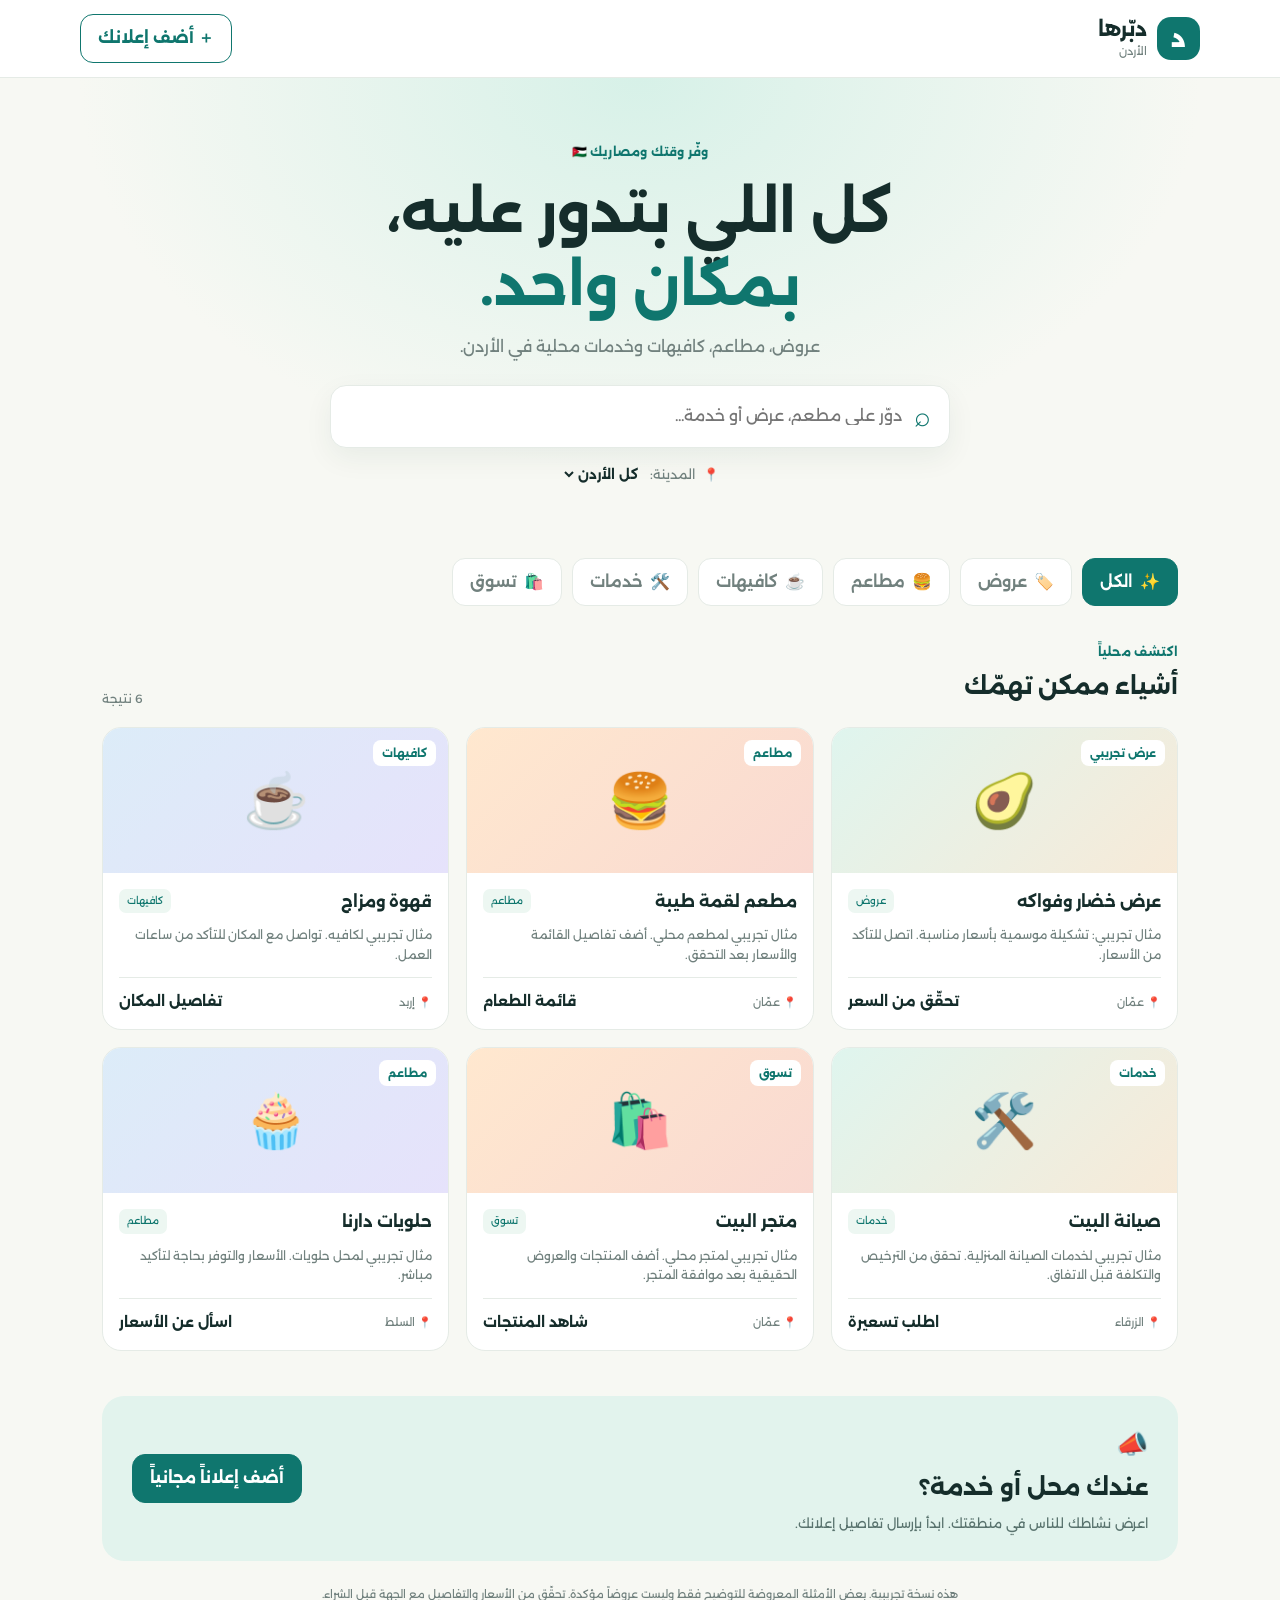
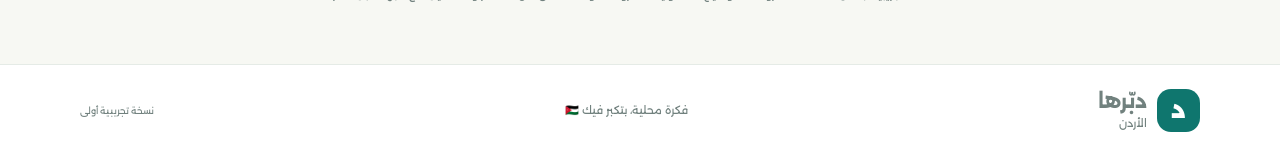
==== index.html @ 7e892cd2 "Add files via upload" ====
<!doctype html>
<html lang="ar" dir="rtl">
<head>
  <meta charset="utf-8">
  <meta name="viewport" content="width=device-width, initial-scale=1">
  <meta name="theme-color" content="#0f766e">
  <title>دبّرها الأردن | عروض وخدمات قريبة منك</title>
  <link rel="manifest" href="manifest.json">
  <link rel="stylesheet" href="styles.css">
</head>
<body>
<header class="topbar">
  <div class="brand"><span class="brand-mark">د</span><div><strong>دبّرها</strong><small>الأردن</small></div></div>
  <button id="addBtn" class="outline-btn" type="button">＋ أضف إعلانك</button>
</header>
<section class="hero">
  <span class="eyebrow">وفّر وقتك ومصاريك 🇯🇴</span>
  <h1>كل اللي بتدور عليه،<br><em>بمكان واحد.</em></h1>
  <p>عروض، مطاعم، كافيهات وخدمات محلية في الأردن.</p>
  <label class="searchbox"><span>⌕</span><input id="searchInput" type="search" placeholder="دوّر على مطعم، عرض أو خدمة..." aria-label="ابحث عن عروض وخدمات"></label>
  <div class="location-row"><span>📍</span><label for="citySelect">المدينة:</label><select id="citySelect"><option value="الكل">كل الأردن</option><option>عمّان</option><option>إربد</option><option>الزرقاء</option><option>العقبة</option><option>السلط</option><option>مادبا</option><option>جرش</option><option>الكرك</option></select></div>
</section>
<main class="container">
  <nav class="categories" aria-label="تصنيفات">
    <button class="category active" data-category="الكل"><span>✨</span>الكل</button>
    <button class="category" data-category="عروض"><span>🏷️</span>عروض</button>
    <button class="category" data-category="مطاعم"><span>🍔</span>مطاعم</button>
    <button class="category" data-category="كافيهات"><span>☕</span>كافيهات</button>
    <button class="category" data-category="خدمات"><span>🛠️</span>خدمات</button>
    <button class="category" data-category="تسوق"><span>🛍️</span>تسوق</button>
  </nav>
  <div class="section-heading"><div><span class="eyebrow">اكتشف محلياً</span><h2>أشياء ممكن تهمّك</h2></div><span id="resultsCount" class="count"></span></div>
  <div id="cards" class="cards" aria-live="polite"></div>
  <div id="emptyState" class="empty hidden"><span>🔎</span><h3>ما لقينا نتائج</h3><p>جرّب كلمة ثانية أو غيّر المدينة والتصنيف.</p></div>
  <section class="business-cta"><div><span class="cta-icon">📣</span><h2>عندك محل أو خدمة؟</h2><p>اعرض نشاطك للناس في منطقتك. ابدأ بإرسال تفاصيل إعلانك.</p></div><button id="ctaAddBtn" class="primary-btn" type="button">أضف إعلاناً مجانياً</button></section>
  <p class="disclaimer">هذه نسخة تجريبية. بعض الأمثلة المعروضة للتوضيح فقط وليست عروضاً مؤكدة. تحقّق من الأسعار والتفاصيل مع الجهة قبل الشراء.</p>
</main>
<footer><div class="brand"><span class="brand-mark">د</span><div><strong>دبّرها</strong><small>الأردن</small></div></div><span>فكرة محلية، بتكبر فيك 🇯🇴</span><small>نسخة تجريبية أولى</small></footer>

<dialog id="listingDialog">
  <form id="listingForm" method="dialog">
    <div class="dialog-head"><div><span class="eyebrow">خلّي الناس تلاقيك</span><h2>طلب إضافة إعلان</h2></div><button class="close-btn" type="button" id="closeDialog" aria-label="إغلاق">×</button></div>
    <p class="form-note">عبّي التفاصيل. رح يجهّز الموقع رسالة تقدر تبعتها إلنا أو تحفظها للتواصل لاحقاً.</p>
    <label>اسم المحل أو الخدمة<input name="name" required maxlength="80" placeholder="مثلاً: مخبز الحارة"></label>
    <div class="form-grid"><label>نوع النشاط<select name="category" required><option value="عروض">عروض</option><option>مطاعم</option><option>كافيهات</option><option>خدمات</option><option>تسوق</option></select></label>
    <label>المدينة<select name="city" required><option>عمّان</option><option>إربد</option><option>الزرقاء</option><option>العقبة</option><option>السلط</option><option>مادبا</option><option>جرش</option><option>الكرك</option></select></label></div>
    <label>وصف مختصر<input name="description" required maxlength="160" placeholder="شو بتقدّم؟"></label>
    <label>رقم واتساب أو هاتف (اختياري)<input name="phone" inputmode="tel" placeholder="07xxxxxxxx"></label>
    <div class="dialog-actions"><button class="primary-btn" type="submit">جهّز رسالة الطلب</button><button class="outline-btn" type="button" id="cancelDialog">إلغاء</button></div>
    <p id="formStatus" class="form-status" role="status"></p>
  </form>
</dialog>
<script src="app.js"></script>
</body>
</html>
---- styles.css ----
@import url('https://fonts.googleapis.com/css2?family=Alexandria:wght@400;500;600;700;800&display=swap');
:root{--ink:#152d2b;--muted:#71817e;--green:#0f766e;--green-dark:#115e59;--mint:#dff5ee;--cream:#f7f8f3;--line:#e5ebe6;--orange:#f4a261;--white:#fff}
*{box-sizing:border-box}body{margin:0;background:var(--cream);color:var(--ink);font-family:'Alexandria',Tahoma,Arial,sans-serif;line-height:1.65}button,input,select{font:inherit}button{cursor:pointer}.topbar{height:78px;padding:0 max(22px,calc((100% - 1120px)/2));display:flex;align-items:center;justify-content:space-between;background:#fff;border-bottom:1px solid var(--line)}.brand{display:flex;align-items:center;gap:10px}.brand-mark{display:grid;place-items:center;width:43px;height:43px;background:var(--green);color:#fff;border-radius:14px;font-size:24px;font-weight:800}.brand strong{display:block;font-size:20px;line-height:1.3}.brand small{display:block;color:var(--muted);font-size:11px}.outline-btn,.primary-btn{border-radius:13px;padding:10px 17px;font-weight:700;border:1px solid var(--green);background:white;color:var(--green)}.primary-btn{background:var(--green);color:white;border-color:var(--green)}.primary-btn:hover{background:var(--green-dark)}.hero{padding:60px 22px 40px;text-align:center;background:radial-gradient(ellipse at 50% 0,#d7f1e8 0,transparent 62%),var(--cream)}.eyebrow{color:var(--green);font-size:12px;font-weight:700;letter-spacing:.2px}.hero h1{font-size:clamp(34px,5vw,56px);line-height:1.3;margin:12px 0}.hero h1 em{font-style:normal;color:var(--green)}.hero p{color:var(--muted);margin:0 0 25px}.searchbox{max-width:620px;margin:auto;display:flex;align-items:center;gap:12px;background:#fff;border:1px solid var(--line);border-radius:16px;padding:7px 18px;box-shadow:0 10px 28px #163b3210}.searchbox span{font-size:28px;color:var(--green)}.searchbox input{border:0;outline:0;width:100%;padding:9px 0;background:transparent}.location-row{display:flex;justify-content:center;align-items:center;gap:8px;margin-top:16px;color:var(--muted);font-size:13px}.location-row select{border:0;background:transparent;color:var(--ink);font-weight:700;outline:0}.container{max-width:1120px;margin:auto;padding:28px 22px 50px}.categories{display:flex;gap:10px;overflow-x:auto;padding:5px 0 24px}.category{white-space:nowrap;border:1px solid var(--line);background:#fff;border-radius:13px;padding:10px 17px;color:var(--muted);font-weight:600}.category span{margin-left:7px}.category.active{background:var(--green);border-color:var(--green);color:#fff}.section-heading{display:flex;justify-content:space-between;align-items:end;margin:8px 0 18px}.section-heading h2,.business-cta h2{margin:3px 0;font-size:23px}.count{font-size:12px;color:var(--muted)}.cards{display:grid;grid-template-columns:repeat(3,minmax(0,1fr));gap:17px}.card{background:#fff;border:1px solid var(--line);border-radius:19px;overflow:hidden;transition:transform .2s,box-shadow .2s}.card:hover{transform:translateY(-3px);box-shadow:0 14px 30px #183d3210}.card-art{height:145px;display:grid;place-items:center;font-size:53px;position:relative;background:linear-gradient(135deg,#dff5ee,#f7ead8)}.card-art.orange{background:linear-gradient(135deg,#ffe8cf,#f9d9d1)}.card-art.blue{background:linear-gradient(135deg,#dcecf8,#e6e2fb)}.badge{position:absolute;top:12px;right:12px;background:#fff;border-radius:8px;padding:4px 9px;font-size:11px;font-weight:700;color:var(--green)}.card-body{padding:16px}.card-top{display:flex;justify-content:space-between;gap:8px;align-items:start}.card h3{margin:0;font-size:16px}.tag{font-size:10px;background:#edf7f2;color:var(--green);padding:4px 8px;border-radius:7px;white-space:nowrap}.card p{color:var(--muted);font-size:12px;min-height:42px;margin:10px 0}.card-meta{display:flex;justify-content:space-between;align-items:center;border-top:1px solid var(--line);padding-top:12px;font-size:11px;color:var(--muted)}.card-meta strong{font-size:14px;color:var(--ink)}.card-link{border:0;background:transparent;color:var(--green);font-weight:700;padding:0}.empty{text-align:center;padding:55px 15px;color:var(--muted)}.empty>span{font-size:38px}.empty h3{color:var(--ink);margin:8px}.hidden{display:none!important}.business-cta{margin-top:45px;background:#e2f3ed;border-radius:22px;padding:27px 30px;display:flex;justify-content:space-between;align-items:center;gap:20px}.business-cta p{color:#59736e;font-size:13px;margin:6px 0 0}.cta-icon{font-size:26px}.disclaimer{font-size:11px;color:var(--muted);text-align:center;margin-top:24px}footer{border-top:1px solid var(--line);background:#fff;padding:23px max(22px,calc((100% - 1120px)/2));display:flex;justify-content:space-between;align-items:center;gap:16px;color:var(--muted);font-size:11px}dialog{border:0;border-radius:22px;padding:0;width:min(520px,calc(100% - 28px));box-shadow:0 25px 80px #102b2640}dialog::backdrop{background:#102b2670;backdrop-filter:blur(3px)}#listingForm{padding:25px}.dialog-head{display:flex;align-items:start;justify-content:space-between}.dialog-head h2{margin:4px 0;font-size:22px}.close-btn{border:0;background:#f0f4f1;border-radius:10px;width:36px;height:36px;font-size:24px}.form-note{font-size:12px;color:var(--muted)}#listingForm label{display:block;font-size:12px;font-weight:700;margin-top:14px}#listingForm input,#listingForm select{display:block;width:100%;margin-top:6px;border:1px solid var(--line);border-radius:11px;padding:11px;background:#fff;outline-color:var(--green)}.form-grid{display:grid;grid-template-columns:1fr 1fr;gap:12px}.dialog-actions{display:flex;gap:10px;margin-top:22px}.form-status{font-size:12px;color:var(--green);white-space:pre-wrap}.form-status a{color:var(--green)}@media(max-width:760px){.cards{grid-template-columns:repeat(2,minmax(0,1fr))}.hero{padding-top:42px}.business-cta{align-items:flex-start;flex-direction:column}footer{flex-wrap:wrap}}@media(max-width:480px){.cards{grid-template-columns:1fr}.card-art{height:125px}.topbar{height:68px}.brand strong{font-size:17px}.topbar .outline-btn{font-size:11px;padding:8px 10px}.hero h1{font-size:35px}.container{padding-inline:16px}.categories{margin-inline:-4px}.section-heading h2{font-size:20px}.form-grid{grid-template-columns:1fr}}
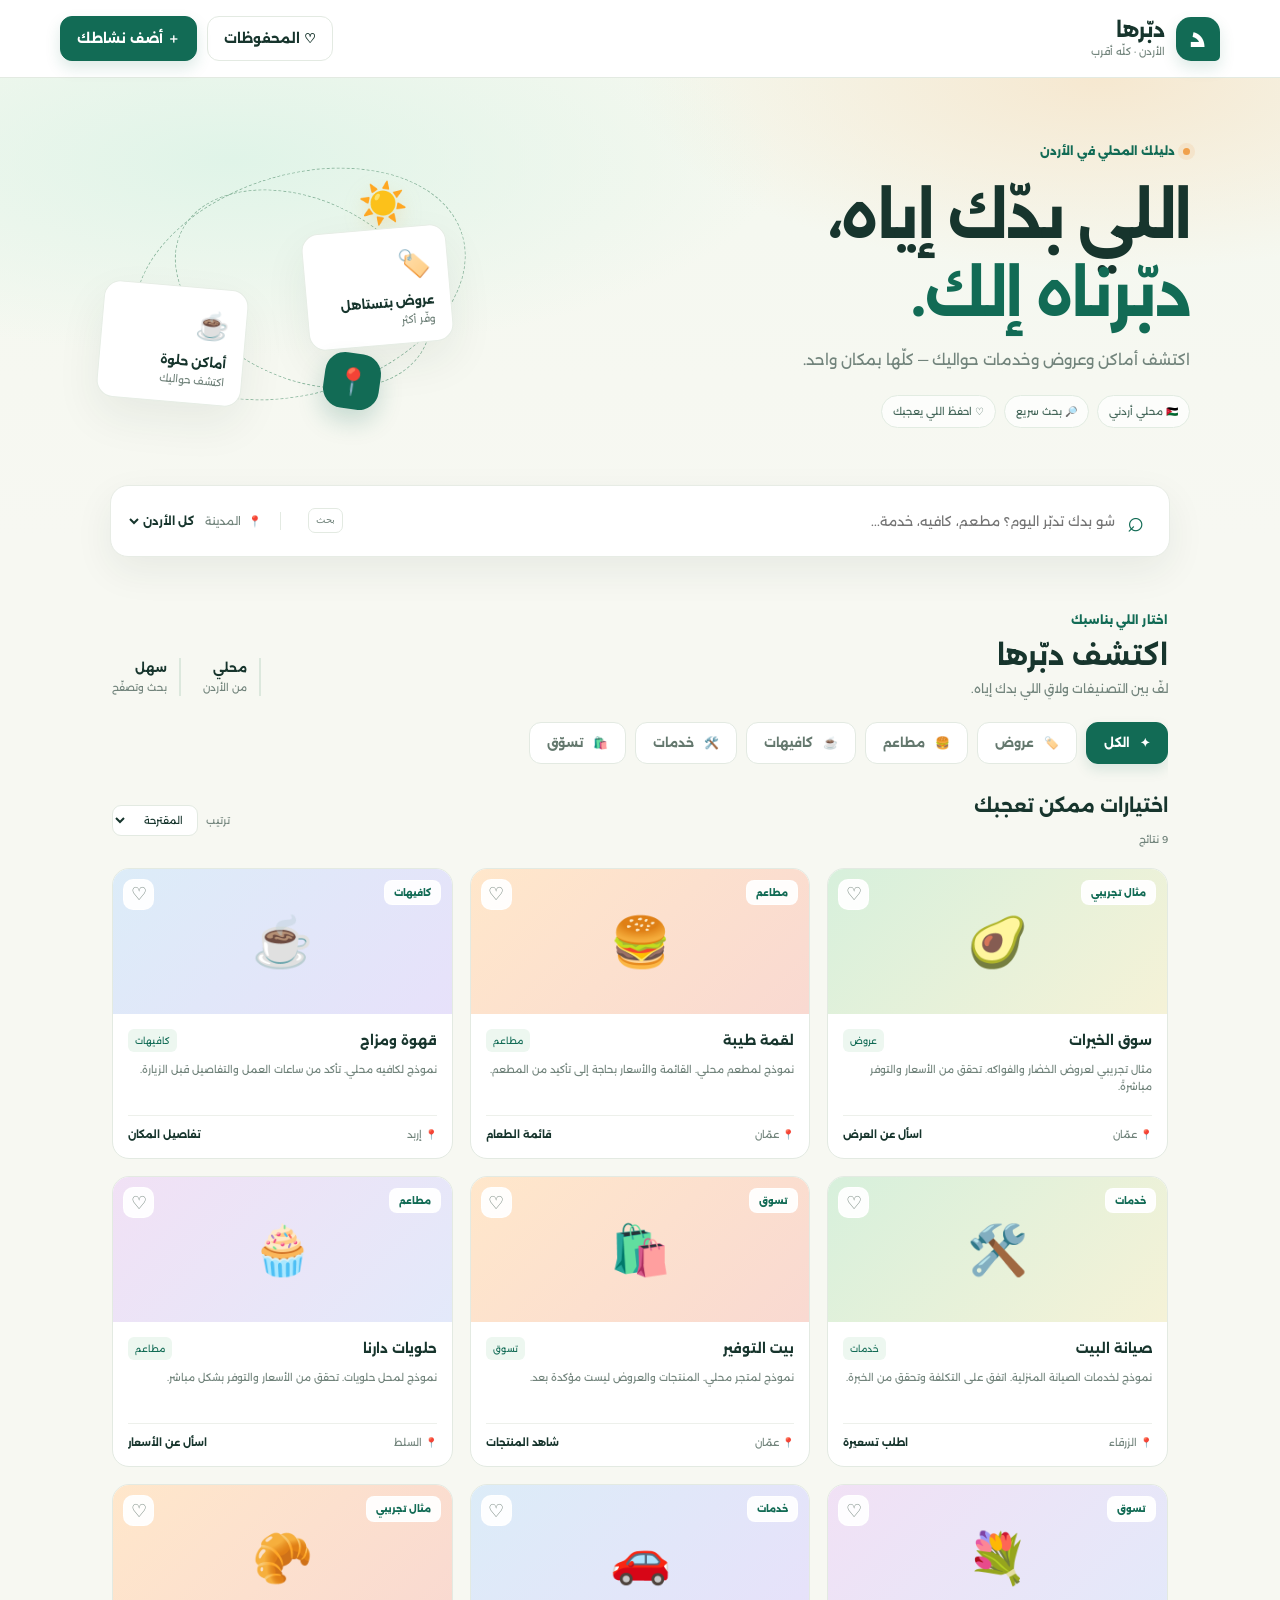
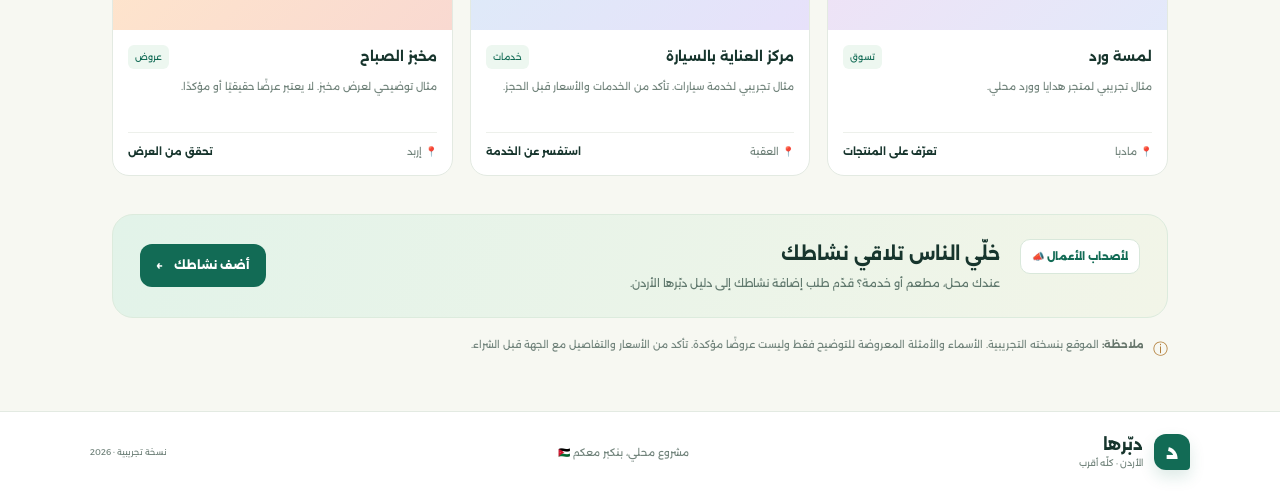
==== commit 327d3047: "Add files via upload" ====
--- a/index.html
+++ b/index.html
@@ -3,53 +3,46 @@
 <head>
   <meta charset="utf-8">
   <meta name="viewport" content="width=device-width, initial-scale=1">
-  <meta name="theme-color" content="#0f766e">
-  <title>دبّرها الأردن | عروض وخدمات قريبة منك</title>
+  <meta name="theme-color" content="#126b55">
+  <meta name="description" content="دبّرها الأردن — اكتشف عروض ومحلات وخدمات محلية في الأردن.">
+  <title>دبّرها الأردن | وفرها ودوّرها محلي</title>
   <link rel="manifest" href="manifest.json">
   <link rel="stylesheet" href="styles.css">
 </head>
 <body>
 <header class="topbar">
-  <div class="brand"><span class="brand-mark">د</span><div><strong>دبّرها</strong><small>الأردن</small></div></div>
-  <button id="addBtn" class="outline-btn" type="button">＋ أضف إعلانك</button>
+  <a class="brand" href="#top" aria-label="دبّرها الأردن - الرئيسية"><span class="brand-mark">د</span><span><strong>دبّرها</strong><small>الأردن · كلّه أقرب</small></span></a>
+  <nav class="top-actions" aria-label="التنقل"><button id="favoritesToggle" class="ghost-btn" type="button" aria-pressed="false">♡ <span>المحفوظات</span></button><button id="addBtn" class="primary-btn" type="button">＋ أضف نشاطك</button></nav>
 </header>
-<section class="hero">
-  <span class="eyebrow">وفّر وقتك ومصاريك 🇯🇴</span>
-  <h1>كل اللي بتدور عليه،<br><em>بمكان واحد.</em></h1>
-  <p>عروض، مطاعم، كافيهات وخدمات محلية في الأردن.</p>
-  <label class="searchbox"><span>⌕</span><input id="searchInput" type="search" placeholder="دوّر على مطعم، عرض أو خدمة..." aria-label="ابحث عن عروض وخدمات"></label>
-  <div class="location-row"><span>📍</span><label for="citySelect">المدينة:</label><select id="citySelect"><option value="الكل">كل الأردن</option><option>عمّان</option><option>إربد</option><option>الزرقاء</option><option>العقبة</option><option>السلط</option><option>مادبا</option><option>جرش</option><option>الكرك</option></select></div>
-</section>
-<main class="container">
-  <nav class="categories" aria-label="تصنيفات">
-    <button class="category active" data-category="الكل"><span>✨</span>الكل</button>
-    <button class="category" data-category="عروض"><span>🏷️</span>عروض</button>
-    <button class="category" data-category="مطاعم"><span>🍔</span>مطاعم</button>
-    <button class="category" data-category="كافيهات"><span>☕</span>كافيهات</button>
-    <button class="category" data-category="خدمات"><span>🛠️</span>خدمات</button>
-    <button class="category" data-category="تسوق"><span>🛍️</span>تسوق</button>
-  </nav>
-  <div class="section-heading"><div><span class="eyebrow">اكتشف محلياً</span><h2>أشياء ممكن تهمّك</h2></div><span id="resultsCount" class="count"></span></div>
-  <div id="cards" class="cards" aria-live="polite"></div>
-  <div id="emptyState" class="empty hidden"><span>🔎</span><h3>ما لقينا نتائج</h3><p>جرّب كلمة ثانية أو غيّر المدينة والتصنيف.</p></div>
-  <section class="business-cta"><div><span class="cta-icon">📣</span><h2>عندك محل أو خدمة؟</h2><p>اعرض نشاطك للناس في منطقتك. ابدأ بإرسال تفاصيل إعلانك.</p></div><button id="ctaAddBtn" class="primary-btn" type="button">أضف إعلاناً مجانياً</button></section>
-  <p class="disclaimer">هذه نسخة تجريبية. بعض الأمثلة المعروضة للتوضيح فقط وليست عروضاً مؤكدة. تحقّق من الأسعار والتفاصيل مع الجهة قبل الشراء.</p>
+<main id="top">
+  <section class="hero">
+    <div class="hero-inner">
+      <div class="hero-copy"><span class="eyebrow"><span class="pulse"></span> دليلك المحلي في الأردن</span><h1>اللي بدّك إياه،<br><span>دبّرناه إلك.</span></h1><p>اكتشف أماكن وعروض وخدمات حواليك — كلّها بمكان واحد.</p><div class="hero-pills"><span>🇯🇴 محلي أردني</span><span>🔎 بحث سريع</span><span>♡ احفظ اللي يعجبك</span></div></div>
+      <div class="hero-art" aria-hidden="true"><div class="art-orbit orbit-one"></div><div class="art-orbit orbit-two"></div><div class="art-sun">☀️</div><div class="art-card card-a"><span>🏷️</span><b>عروض بتستاهل</b><small>وفّر أكثر</small></div><div class="art-card card-b"><span>☕</span><b>أماكن حلوة</b><small>اكتشف حواليك</small></div><div class="art-pin">📍</div></div>
+    </div>
+    <div class="search-panel"><label class="searchbox"><span class="search-icon">⌕</span><input id="searchInput" type="search" placeholder="شو بدك تدبّر اليوم؟ مطعم، كافيه، خدمة..." aria-label="ابحث عن عروض وخدمات"><kbd>بحث</kbd></label><div class="location-row"><span>📍</span><label for="citySelect">المدينة</label><select id="citySelect"><option value="الكل">كل الأردن</option><option>عمّان</option><option>إربد</option><option>الزرقاء</option><option>العقبة</option><option>السلط</option><option>مادبا</option><option>جرش</option><option>الكرك</option></select></div>
+    </div>
+  </section>
+  <section class="container discover">
+    <div class="intro-row"><div><span class="eyebrow">اختار اللي بناسبك</span><h2>اكتشف دبّرها</h2><p>لفّ بين التصنيفات ولاقِ اللي بدك إياه.</p></div><div class="mini-stats"><div><strong>محلي</strong><span>من الأردن</span></div><div><strong>سهل</strong><span>بحث وتصفّح</span></div></div></div>
+    <nav class="categories" aria-label="التصنيفات"><button class="category active" data-category="الكل"><span>✦</span> الكل</button><button class="category" data-category="عروض"><span>🏷️</span> عروض</button><button class="category" data-category="مطاعم"><span>🍔</span> مطاعم</button><button class="category" data-category="كافيهات"><span>☕</span> كافيهات</button><button class="category" data-category="خدمات"><span>🛠️</span> خدمات</button><button class="category" data-category="تسوق"><span>🛍️</span> تسوّق</button></nav>
+    <div class="section-heading"><div><h2 id="listHeading">اختيارات ممكن تعجبك</h2><span id="resultsCount" class="count"></span></div><label class="sort-label">ترتيب <select id="sortSelect"><option value="recommended">المقترحة</option><option value="name">الاسم أ-ي</option></select></label></div>
+    <div id="cards" class="cards" aria-live="polite"></div>
+    <div id="emptyState" class="empty hidden"><span>🔎</span><h3>ما لقينا نتائج</h3><p>جرّب كلمة ثانية أو غيّر المدينة والتصنيف.</p><button id="resetFilters" class="outline-btn" type="button">عرض كل النتائج</button></div>
+    <section class="business-cta"><div class="cta-badge">لأصحاب الأعمال 📣</div><div class="cta-copy"><h2>خلّي الناس تلاقي نشاطك</h2><p>عندك محل، مطعم أو خدمة؟ قدّم طلب إضافة نشاطك إلى دليل دبّرها الأردن.</p></div><button id="ctaAddBtn" class="cta-button" type="button">أضف نشاطك <span>←</span></button></section>
+    <div class="trust-note"><span>ⓘ</span><p><strong>ملاحظة:</strong> الموقع بنسخته التجريبية. الأسماء والأمثلة المعروضة للتوضيح فقط وليست عروضًا مؤكدة. تأكد من الأسعار والتفاصيل مع الجهة قبل الشراء.</p></div>
+  </section>
 </main>
-<footer><div class="brand"><span class="brand-mark">د</span><div><strong>دبّرها</strong><small>الأردن</small></div></div><span>فكرة محلية، بتكبر فيك 🇯🇴</span><small>نسخة تجريبية أولى</small></footer>
-
-<dialog id="listingDialog">
-  <form id="listingForm" method="dialog">
-    <div class="dialog-head"><div><span class="eyebrow">خلّي الناس تلاقيك</span><h2>طلب إضافة إعلان</h2></div><button class="close-btn" type="button" id="closeDialog" aria-label="إغلاق">×</button></div>
-    <p class="form-note">عبّي التفاصيل. رح يجهّز الموقع رسالة تقدر تبعتها إلنا أو تحفظها للتواصل لاحقاً.</p>
-    <label>اسم المحل أو الخدمة<input name="name" required maxlength="80" placeholder="مثلاً: مخبز الحارة"></label>
-    <div class="form-grid"><label>نوع النشاط<select name="category" required><option value="عروض">عروض</option><option>مطاعم</option><option>كافيهات</option><option>خدمات</option><option>تسوق</option></select></label>
-    <label>المدينة<select name="city" required><option>عمّان</option><option>إربد</option><option>الزرقاء</option><option>العقبة</option><option>السلط</option><option>مادبا</option><option>جرش</option><option>الكرك</option></select></label></div>
-    <label>وصف مختصر<input name="description" required maxlength="160" placeholder="شو بتقدّم؟"></label>
-    <label>رقم واتساب أو هاتف (اختياري)<input name="phone" inputmode="tel" placeholder="07xxxxxxxx"></label>
-    <div class="dialog-actions"><button class="primary-btn" type="submit">جهّز رسالة الطلب</button><button class="outline-btn" type="button" id="cancelDialog">إلغاء</button></div>
-    <p id="formStatus" class="form-status" role="status"></p>
-  </form>
-</dialog>
+<footer><a class="brand footer-brand" href="#top"><span class="brand-mark">د</span><span><strong>دبّرها</strong><small>الأردن · كلّه أقرب</small></span></a><p>مشروع محلي، بنكبر معكم 🇯🇴</p><small>نسخة تجريبية · 2026</small></footer>
+<div id="toast" class="toast" role="status" aria-live="polite"></div>
+<dialog id="listingDialog"><form id="listingForm">
+  <div class="dialog-head"><div><span class="eyebrow">خلّي الناس تلاقيك</span><h2>طلب إضافة نشاط</h2></div><button class="close-btn" type="button" id="closeDialog" aria-label="إغلاق">×</button></div>
+  <p class="form-note">عبّي التفاصيل، ورح نجهّز لك نص الطلب لتنسخه وترسله. الطلب لا يُرسل تلقائيًا حاليًا.</p>
+  <label>اسم المحل أو الخدمة<input name="name" required maxlength="80" placeholder="مثلاً: مخبز الحارة"></label>
+  <div class="form-grid"><label>نوع النشاط<select name="category" required><option value="عروض">عروض</option><option>مطاعم</option><option>كافيهات</option><option>خدمات</option><option>تسوق</option></select></label><label>المدينة<select name="city" required><option>عمّان</option><option>إربد</option><option>الزرقاء</option><option>العقبة</option><option>السلط</option><option>مادبا</option><option>جرش</option><option>الكرك</option></select></label></div>
+  <label>وصف مختصر<input name="description" required maxlength="160" placeholder="شو بتقدّم؟"></label><label>رقم واتساب أو هاتف (اختياري)<input name="phone" inputmode="tel" placeholder="07xxxxxxxx"></label>
+  <div class="dialog-actions"><button class="primary-btn" type="submit">جهّز نص الطلب</button><button class="outline-btn" type="button" id="cancelDialog">إلغاء</button></div><div id="formStatus" class="form-status" role="status"></div><button id="copyRequest" class="outline-btn hidden" type="button">نسخ نص الطلب</button>
+</form></dialog>
 <script src="app.js"></script>
 </body>
 </html>
--- a/styles.css
+++ b/styles.css
@@ -1,3 +1,5 @@
 @import url('https://fonts.googleapis.com/css2?family=Alexandria:wght@400;500;600;700;800&display=swap');
-:root{--ink:#152d2b;--muted:#71817e;--green:#0f766e;--green-dark:#115e59;--mint:#dff5ee;--cream:#f7f8f3;--line:#e5ebe6;--orange:#f4a261;--white:#fff}
-*{box-sizing:border-box}body{margin:0;background:var(--cream);color:var(--ink);font-family:'Alexandria',Tahoma,Arial,sans-serif;line-height:1.65}button,input,select{font:inherit}button{cursor:pointer}.topbar{height:78px;padding:0 max(22px,calc((100% - 1120px)/2));display:flex;align-items:center;justify-content:space-between;background:#fff;border-bottom:1px solid var(--line)}.brand{display:flex;align-items:center;gap:10px}.brand-mark{display:grid;place-items:center;width:43px;height:43px;background:var(--green);color:#fff;border-radius:14px;font-size:24px;font-weight:800}.brand strong{display:block;font-size:20px;line-height:1.3}.brand small{display:block;color:var(--muted);font-size:11px}.outline-btn,.primary-btn{border-radius:13px;padding:10px 17px;font-weight:700;border:1px solid var(--green);background:white;color:var(--green)}.primary-btn{background:var(--green);color:white;border-color:var(--green)}.primary-btn:hover{background:var(--green-dark)}.hero{padding:60px 22px 40px;text-align:center;background:radial-gradient(ellipse at 50% 0,#d7f1e8 0,transparent 62%),var(--cream)}.eyebrow{color:var(--green);font-size:12px;font-weight:700;letter-spacing:.2px}.hero h1{font-size:clamp(34px,5vw,56px);line-height:1.3;margin:12px 0}.hero h1 em{font-style:normal;color:var(--green)}.hero p{color:var(--muted);margin:0 0 25px}.searchbox{max-width:620px;margin:auto;display:flex;align-items:center;gap:12px;background:#fff;border:1px solid var(--line);border-radius:16px;padding:7px 18px;box-shadow:0 10px 28px #163b3210}.searchbox span{font-size:28px;color:var(--green)}.searchbox input{border:0;outline:0;width:100%;padding:9px 0;background:transparent}.location-row{display:flex;justify-content:center;align-items:center;gap:8px;margin-top:16px;color:var(--muted);font-size:13px}.location-row select{border:0;background:transparent;color:var(--ink);font-weight:700;outline:0}.container{max-width:1120px;margin:auto;padding:28px 22px 50px}.categories{display:flex;gap:10px;overflow-x:auto;padding:5px 0 24px}.category{white-space:nowrap;border:1px solid var(--line);background:#fff;border-radius:13px;padding:10px 17px;color:var(--muted);font-weight:600}.category span{margin-left:7px}.category.active{background:var(--green);border-color:var(--green);color:#fff}.section-heading{display:flex;justify-content:space-between;align-items:end;margin:8px 0 18px}.section-heading h2,.business-cta h2{margin:3px 0;font-size:23px}.count{font-size:12px;color:var(--muted)}.cards{display:grid;grid-template-columns:repeat(3,minmax(0,1fr));gap:17px}.card{background:#fff;border:1px solid var(--line);border-radius:19px;overflow:hidden;transition:transform .2s,box-shadow .2s}.card:hover{transform:translateY(-3px);box-shadow:0 14px 30px #183d3210}.card-art{height:145px;display:grid;place-items:center;font-size:53px;position:relative;background:linear-gradient(135deg,#dff5ee,#f7ead8)}.card-art.orange{background:linear-gradient(135deg,#ffe8cf,#f9d9d1)}.card-art.blue{background:linear-gradient(135deg,#dcecf8,#e6e2fb)}.badge{position:absolute;top:12px;right:12px;background:#fff;border-radius:8px;padding:4px 9px;font-size:11px;font-weight:700;color:var(--green)}.card-body{padding:16px}.card-top{display:flex;justify-content:space-between;gap:8px;align-items:start}.card h3{margin:0;font-size:16px}.tag{font-size:10px;background:#edf7f2;color:var(--green);padding:4px 8px;border-radius:7px;white-space:nowrap}.card p{color:var(--muted);font-size:12px;min-height:42px;margin:10px 0}.card-meta{display:flex;justify-content:space-between;align-items:center;border-top:1px solid var(--line);padding-top:12px;font-size:11px;color:var(--muted)}.card-meta strong{font-size:14px;color:var(--ink)}.card-link{border:0;background:transparent;color:var(--green);font-weight:700;padding:0}.empty{text-align:center;padding:55px 15px;color:var(--muted)}.empty>span{font-size:38px}.empty h3{color:var(--ink);margin:8px}.hidden{display:none!important}.business-cta{margin-top:45px;background:#e2f3ed;border-radius:22px;padding:27px 30px;display:flex;justify-content:space-between;align-items:center;gap:20px}.business-cta p{color:#59736e;font-size:13px;margin:6px 0 0}.cta-icon{font-size:26px}.disclaimer{font-size:11px;color:var(--muted);text-align:center;margin-top:24px}footer{border-top:1px solid var(--line);background:#fff;padding:23px max(22px,calc((100% - 1120px)/2));display:flex;justify-content:space-between;align-items:center;gap:16px;color:var(--muted);font-size:11px}dialog{border:0;border-radius:22px;padding:0;width:min(520px,calc(100% - 28px));box-shadow:0 25px 80px #102b2640}dialog::backdrop{background:#102b2670;backdrop-filter:blur(3px)}#listingForm{padding:25px}.dialog-head{display:flex;align-items:start;justify-content:space-between}.dialog-head h2{margin:4px 0;font-size:22px}.close-btn{border:0;background:#f0f4f1;border-radius:10px;width:36px;height:36px;font-size:24px}.form-note{font-size:12px;color:var(--muted)}#listingForm label{display:block;font-size:12px;font-weight:700;margin-top:14px}#listingForm input,#listingForm select{display:block;width:100%;margin-top:6px;border:1px solid var(--line);border-radius:11px;padding:11px;background:#fff;outline-color:var(--green)}.form-grid{display:grid;grid-template-columns:1fr 1fr;gap:12px}.dialog-actions{display:flex;gap:10px;margin-top:22px}.form-status{font-size:12px;color:var(--green);white-space:pre-wrap}.form-status a{color:var(--green)}@media(max-width:760px){.cards{grid-template-columns:repeat(2,minmax(0,1fr))}.hero{padding-top:42px}.business-cta{align-items:flex-start;flex-direction:column}footer{flex-wrap:wrap}}@media(max-width:480px){.cards{grid-template-columns:1fr}.card-art{height:125px}.topbar{height:68px}.brand strong{font-size:17px}.topbar .outline-btn{font-size:11px;padding:8px 10px}.hero h1{font-size:35px}.container{padding-inline:16px}.categories{margin-inline:-4px}.section-heading h2{font-size:20px}.form-grid{grid-template-columns:1fr}}
+:root{--ink:#17352d;--muted:#72847c;--green:#126b55;--green2:#0c4f40;--mint:#e5f5ec;--cream:#f7f8f2;--line:#e3eae2;--orange:#f2a65a;--white:#fff;--shadow:0 18px 45px #17352d12}
+*{box-sizing:border-box}html{scroll-behavior:smooth}body{margin:0;background:var(--cream);color:var(--ink);font-family:'Alexandria',Tahoma,Arial,sans-serif;line-height:1.7}button,input,select{font:inherit}button{cursor:pointer}button:focus-visible,input:focus-visible,select:focus-visible{outline:3px solid #8ed3b4;outline-offset:2px}.topbar{height:78px;padding:0 max(22px,calc((100% - 1160px)/2));display:flex;align-items:center;justify-content:space-between;background:#fff;border-bottom:1px solid var(--line);position:relative;z-index:2}.brand{display:flex;align-items:center;gap:11px;text-decoration:none;color:var(--ink)}.brand-mark{display:grid;place-items:center;width:44px;height:44px;background:var(--green);color:#fff;border-radius:15px 15px 5px 15px;font-size:25px;font-weight:800;box-shadow:0 7px 15px #126b5525}.brand strong{display:block;font-size:20px;line-height:1.25}.brand small{display:block;color:var(--muted);font-size:10px}.top-actions{display:flex;align-items:center;gap:10px}.primary-btn,.ghost-btn,.outline-btn{border-radius:12px;padding:10px 16px;font-weight:700;border:1px solid var(--green);background:white;color:var(--green);font-size:13px}.primary-btn{background:var(--green);color:white;box-shadow:0 7px 15px #126b5525}.primary-btn:hover,.cta-button:hover{background:var(--green2)}.ghost-btn{border-color:var(--line);color:var(--ink)}.ghost-btn[aria-pressed="true"]{background:#fff0ef;color:#b74b45;border-color:#f3d1ce}.hero{padding:43px 22px 0;background:radial-gradient(ellipse at 18% 18%,#e0f4e8 0,transparent 37%),radial-gradient(ellipse at 86% 0,#f6e8d0 0,transparent 30%),linear-gradient(180deg,#f4f8ef,#f7f8f2)}.hero-inner{max-width:1100px;margin:auto;display:flex;align-items:center;justify-content:space-between;gap:35px;min-height:320px}.hero-copy{padding:15px 0 35px;max-width:570px}.eyebrow{display:inline-flex;align-items:center;gap:8px;color:var(--green);font-size:11px;font-weight:800;letter-spacing:.1px}.pulse{width:7px;height:7px;border-radius:50%;background:#f0a04b;box-shadow:0 0 0 5px #f0a04b22}.hero h1{font-size:clamp(38px,5vw,61px);line-height:1.28;letter-spacing:-1.8px;margin:14px 0}.hero h1 span{color:var(--green)}.hero-copy>p{color:var(--muted);font-size:15px;margin:0}.hero-pills{display:flex;flex-wrap:wrap;gap:8px;margin-top:22px}.hero-pills span{font-size:10px;color:#45675a;background:#ffffffb8;border:1px solid #e2ece2;border-radius:100px;padding:7px 11px}.hero-art{position:relative;width:390px;height:285px;flex-shrink:0}.art-orbit{position:absolute;border:1px dashed #8fb9a1;border-radius:50%;transform:rotate(-17deg)}.orbit-one{width:340px;height:220px;top:25px;right:10px}.orbit-two{width:270px;height:180px;top:50px;right:42px;transform:rotate(25deg)}.art-sun{position:absolute;top:20px;right:72px;font-size:40px;filter:drop-shadow(0 8px 10px #e5b85a45)}.art-card{position:absolute;display:flex;flex-direction:column;min-width:145px;padding:14px 16px;background:#fff;border:1px solid #e6ede5;border-radius:17px;box-shadow:var(--shadow);transform:rotate(-5deg)}.art-card span{font-size:27px}.art-card b{font-size:12px;margin-top:4px}.art-card small{font-size:10px;color:var(--muted)}.card-a{top:80px;right:30px}.card-b{bottom:32px;left:10px;transform:rotate(5deg)}.art-pin{position:absolute;bottom:25px;right:100px;display:grid;place-items:center;background:var(--green);width:56px;height:56px;border-radius:20px;color:#fff;font-size:26px;box-shadow:0 12px 24px #126b5535;transform:rotate(8deg)}.search-panel{max-width:1060px;margin:0 auto;position:relative;top:22px;display:flex;align-items:center;gap:18px;padding:14px 16px;background:#fff;border:1px solid #e7ece5;border-radius:18px;box-shadow:0 14px 38px #17352d12}.searchbox{flex:1;display:flex;align-items:center;gap:12px;padding:0 9px}.search-icon{font-size:29px;color:var(--green);line-height:1}.searchbox input{width:100%;border:0;outline:0;background:transparent;padding:10px 0;font-size:13px;color:var(--ink)}.searchbox kbd{font-size:10px;color:var(--muted);border:1px solid var(--line);border-radius:7px;padding:3px 7px;white-space:nowrap}.location-row{display:flex;align-items:center;gap:7px;border-right:1px solid var(--line);padding-right:18px;color:var(--muted);font-size:11px;white-space:nowrap}.location-row select{max-width:130px;border:0;background:transparent;color:var(--ink);font-weight:700;outline:0}.container{max-width:1100px;margin:auto;padding:70px 22px 50px}.intro-row{display:flex;justify-content:space-between;align-items:end;gap:20px}.intro-row h2{font-size:27px;line-height:1.3;margin:6px 0}.intro-row p{font-size:12px;color:var(--muted);margin:0}.mini-stats{display:flex;gap:22px;padding-bottom:4px}.mini-stats div{display:flex;flex-direction:column;border-right:2px solid #dce8dd;padding-right:12px}.mini-stats strong{font-size:12px}.mini-stats span{font-size:10px;color:var(--muted)}.categories{display:flex;gap:9px;overflow-x:auto;padding:22px 0 27px;scrollbar-width:thin}.category{white-space:nowrap;border:1px solid var(--line);background:#fff;border-radius:12px;padding:10px 17px;color:#64786e;font-size:12px;font-weight:700;transition:.18s}.category span{margin-left:7px}.category:hover{border-color:#b7d4c1}.category.active{background:var(--green);border-color:var(--green);color:#fff;box-shadow:0 6px 13px #126b5520}.section-heading{display:flex;justify-content:space-between;align-items:center;margin:0 0 17px}.section-heading h2{font-size:18px;margin:0 0 2px}.count{font-size:10px;color:var(--muted)}.sort-label{display:flex;align-items:center;gap:8px;color:var(--muted);font-size:10px}.sort-label select{border:1px solid var(--line);background:#fff;border-radius:9px;padding:7px 10px;color:var(--ink);font-size:10px}.cards{display:grid;grid-template-columns:repeat(3,minmax(0,1fr));gap:17px}.card{background:#fff;border:1px solid var(--line);border-radius:17px;overflow:hidden;transition:transform .2s,box-shadow .2s}.card:hover{transform:translateY(-3px);box-shadow:var(--shadow)}.card-art{height:145px;display:grid;place-items:center;font-size:49px;position:relative;background:radial-gradient(circle at 25% 30%,#fff8 0 6%,transparent 7%),linear-gradient(135deg,#dff4e9,#f4ecd8)}.card-art.orange{background:linear-gradient(135deg,#ffe7cb,#f9d9d1)}.card-art.blue{background:linear-gradient(135deg,#dcecf8,#e7e1fa)}.card-art.purple{background:linear-gradient(135deg,#f1e1f5,#e3e9fa)}.card-art.green{background:linear-gradient(135deg,#d7f0dc,#f5f2d7)}.badge{position:absolute;top:11px;right:11px;background:#ffffffed;border:1px solid #ffffffb8;border-radius:8px;padding:4px 9px;font-size:9px;font-weight:800;color:var(--green)}.favorite-btn{position:absolute;top:10px;left:10px;display:grid;place-items:center;width:31px;height:31px;border:1px solid #ffffffb8;border-radius:10px;background:#ffffffed;color:#6f8178;font-size:18px;line-height:1}.favorite-btn.saved{color:#d45651;background:#fff0ef}.card-body{padding:15px}.card-top{display:flex;justify-content:space-between;gap:8px;align-items:start}.card h3{margin:0;font-size:13px}.tag{font-size:9px;background:#edf7f0;color:var(--green);padding:4px 7px;border-radius:6px;white-space:nowrap}.card p{color:var(--muted);font-size:10px;min-height:42px;margin:9px 0 12px}.card-meta{display:flex;justify-content:space-between;align-items:center;border-top:1px solid #edf0eb;padding-top:10px;font-size:10px;color:var(--muted);gap:8px}.card-meta strong{font-size:10px;color:var(--ink);font-weight:700}.empty{text-align:center;padding:50px 15px;color:var(--muted);background:#fff;border:1px dashed var(--line);border-radius:17px}.empty>span{font-size:35px}.empty h3{color:var(--ink);margin:8px}.empty p{font-size:12px}.hidden{display:none!important}.business-cta{margin-top:38px;display:flex;align-items:center;gap:20px;background:linear-gradient(110deg,#e2f3e9,#f2f5e8);border:1px solid #dcebdd;border-radius:21px;padding:24px 27px}.cta-badge{align-self:flex-start;white-space:nowrap;background:#fff;border:1px solid #d9e8db;border-radius:10px;padding:8px 11px;font-size:10px;font-weight:800;color:var(--green)}.cta-copy{flex:1}.business-cta h2{margin:0;font-size:18px}.business-cta p{color:#61796e;font-size:11px;margin:5px 0 0}.cta-button{border:0;border-radius:12px;padding:12px 16px;background:var(--green);color:#fff;font-size:11px;font-weight:800;white-space:nowrap}.cta-button span{margin-right:8px}.trust-note{display:flex;gap:9px;align-items:start;margin-top:18px;color:var(--muted)}.trust-note>span{color:#b17c36;font-size:15px}.trust-note p{font-size:10px;margin:0}.trust-note strong{color:#68776d}footer{border-top:1px solid var(--line);background:#fff;padding:22px max(22px,calc((100% - 1100px)/2));display:flex;justify-content:space-between;align-items:center;gap:16px;color:var(--muted);font-size:10px}.footer-brand .brand-mark{width:36px;height:36px;font-size:20px;border-radius:12px 12px 4px 12px}.footer-brand strong{font-size:16px}.footer-brand small{font-size:9px}footer p{margin:0}dialog{border:0;border-radius:21px;padding:0;width:min(510px,calc(100% - 26px));max-height:90vh;overflow:auto;box-shadow:0 25px 80px #102b2640}dialog::backdrop{background:#102b2675;backdrop-filter:blur(3px)}#listingForm{padding:24px}.dialog-head{display:flex;align-items:start;justify-content:space-between}.dialog-head h2{margin:4px 0;font-size:22px}.close-btn{border:0;background:#f0f4f1;border-radius:10px;width:36px;height:36px;font-size:24px;color:var(--ink)}.form-note{font-size:11px;color:var(--muted)}#listingForm label{display:block;font-size:11px;font-weight:700;margin-top:13px}#listingForm input,#listingForm select{display:block;width:100%;margin-top:6px;border:1px solid var(--line);border-radius:10px;padding:10px;background:#fff;outline-color:var(--green);font-size:12px}.form-grid{display:grid;grid-template-columns:1fr 1fr;gap:12px}.dialog-actions{display:flex;gap:10px;margin-top:20px}.form-status{font-size:11px;color:var(--green);white-space:pre-wrap;line-height:1.8;margin-top:12px}.toast{position:fixed;bottom:20px;left:50%;transform:translate(-50%,20px);background:#17352d;color:#fff;border-radius:12px;padding:11px 17px;font-size:12px;box-shadow:var(--shadow);opacity:0;pointer-events:none;transition:.25s;z-index:10;max-width:calc(100% - 30px);text-align:center}.toast.show{opacity:1;transform:translate(-50%,0)}
+@media(max-width:760px){.hero-inner{min-height:270px}.hero-art{width:300px;transform:scale(.86);transform-origin:center right;margin-left:-20px}.hero h1{font-size:44px}.hero-copy>p{font-size:12px}.cards{grid-template-columns:repeat(2,minmax(0,1fr))}.mini-stats{display:none}.business-cta{flex-wrap:wrap}.cta-badge{order:0}.cta-copy{min-width:65%;order:1}.cta-button{order:2;margin-right:auto}.search-panel{gap:8px}.location-row{padding-right:10px}.searchbox kbd{display:none}}
+@media(max-width:520px){.topbar{height:68px;padding:0 15px}.brand-mark{width:39px;height:39px;font-size:22px}.brand strong{font-size:17px}.top-actions{gap:6px}.top-actions button{padding:9px 10px;font-size:10px}.ghost-btn span{display:none}.hero{padding:25px 16px 0}.hero-inner{min-height:0;display:block}.hero-copy{padding:5px 0 20px}.hero h1{font-size:41px;letter-spacing:-1px}.hero-copy>p{max-width:330px}.hero-pills{margin-top:14px;gap:5px}.hero-pills span{font-size:9px;padding:6px 8px}.hero-art{display:none}.search-panel{top:0;transform:translateY(20px);display:block;padding:10px 13px}.searchbox{padding:0}.searchbox input{font-size:11px}.location-row{border-right:0;border-top:1px solid var(--line);padding:8px 2px 0;margin-top:5px}.container{padding:56px 15px 35px}.intro-row h2{font-size:23px}.intro-row p{font-size:10px}.categories{gap:7px;padding:18px 0 22px;margin-left:-2px}.category{padding:9px 12px;font-size:10px}.section-heading h2{font-size:15px}.sort-label{font-size:9px}.sort-label select{max-width:95px}.cards{grid-template-columns:1fr;gap:12px}.card{display:grid;grid-template-columns:112px minmax(0,1fr)}.card-art{height:100%;min-height:155px;font-size:35px}.badge{top:7px;right:6px;padding:3px 5px;font-size:8px}.favorite-btn{top:auto;bottom:8px;left:8px;width:28px;height:28px}.card-body{padding:12px}.card h3{font-size:12px}.card p{font-size:10px;min-height:0;margin:8px 0}.card-meta{font-size:9px;align-items:flex-start;flex-direction:column;gap:3px}.card-meta strong{font-size:9px}.business-cta{padding:18px;gap:12px}.cta-badge{font-size:9px}.cta-copy{min-width:100%}.business-cta h2{font-size:16px}.business-cta p{font-size:10px}.cta-button{margin-right:0}footer{padding:18px 15px;flex-wrap:wrap}footer p{order:3;width:100%}.form-grid{grid-template-columns:1fr}#listingForm{padding:20px}}
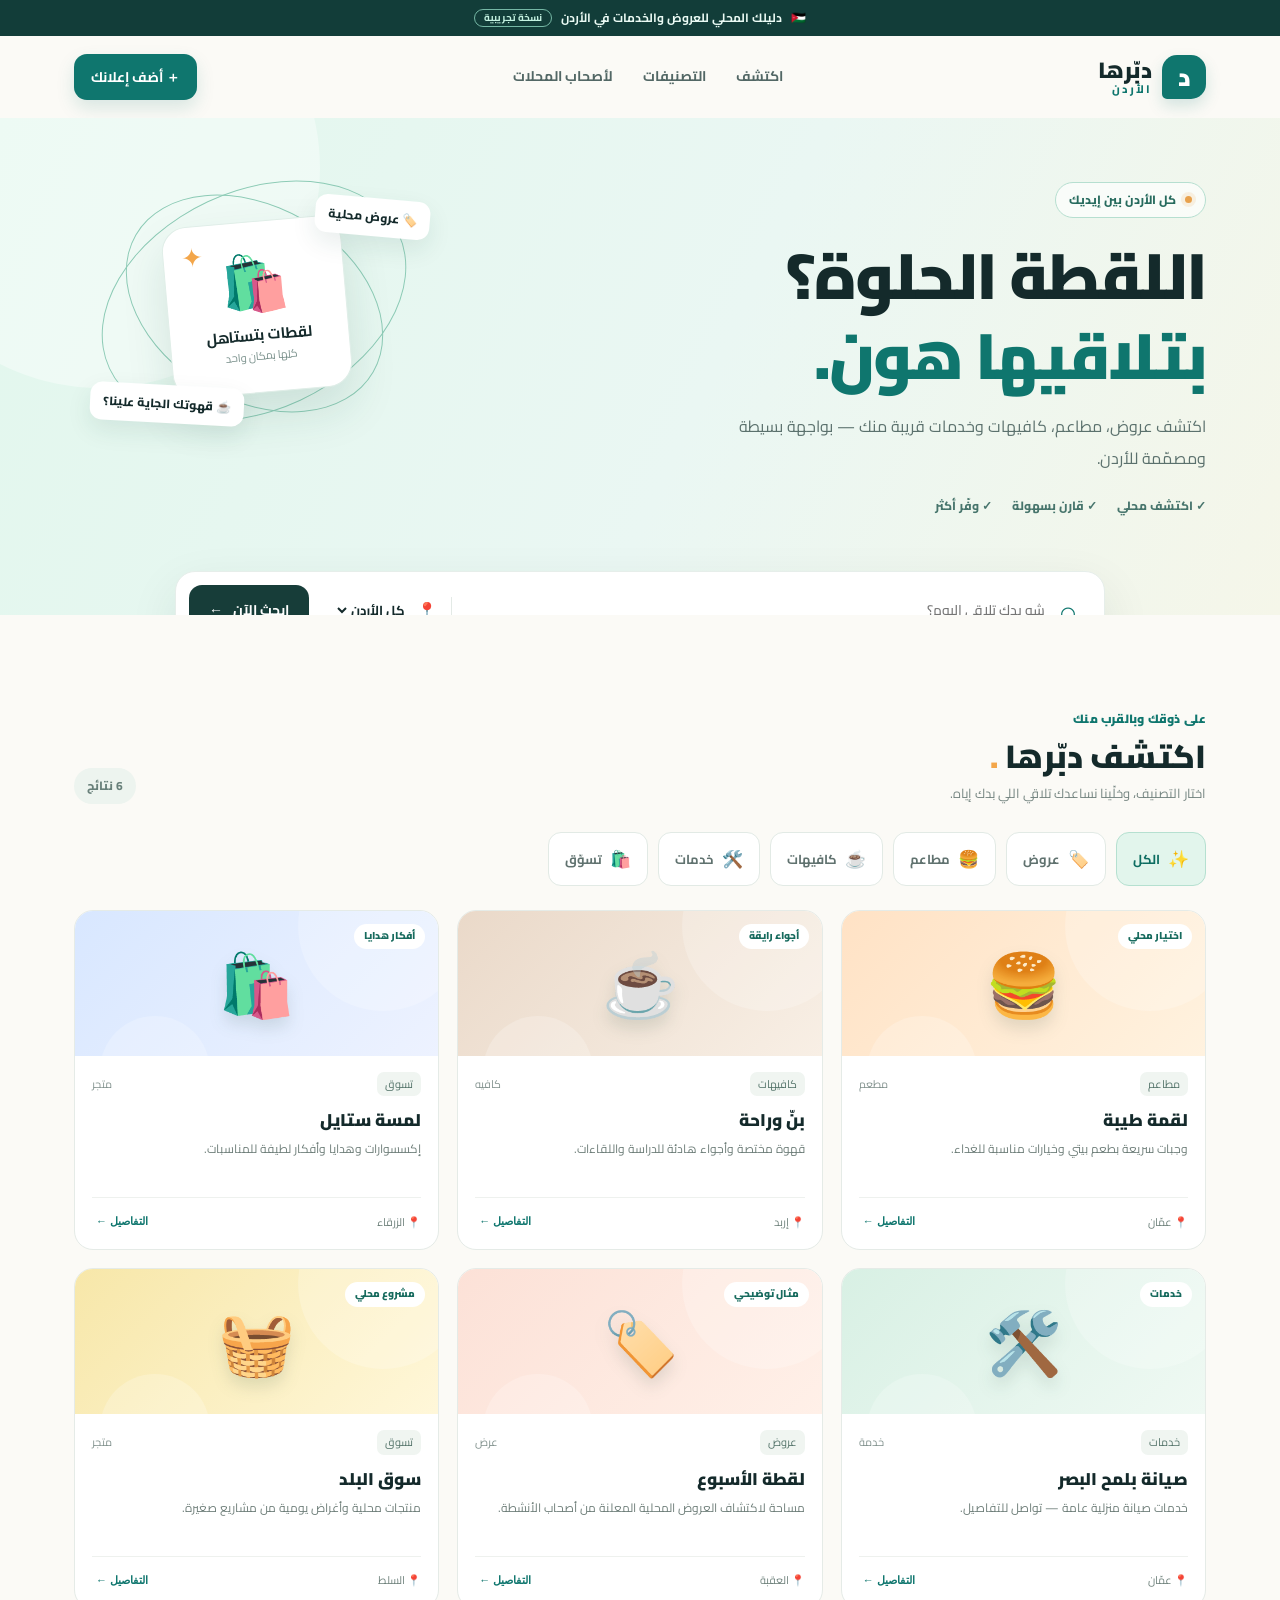
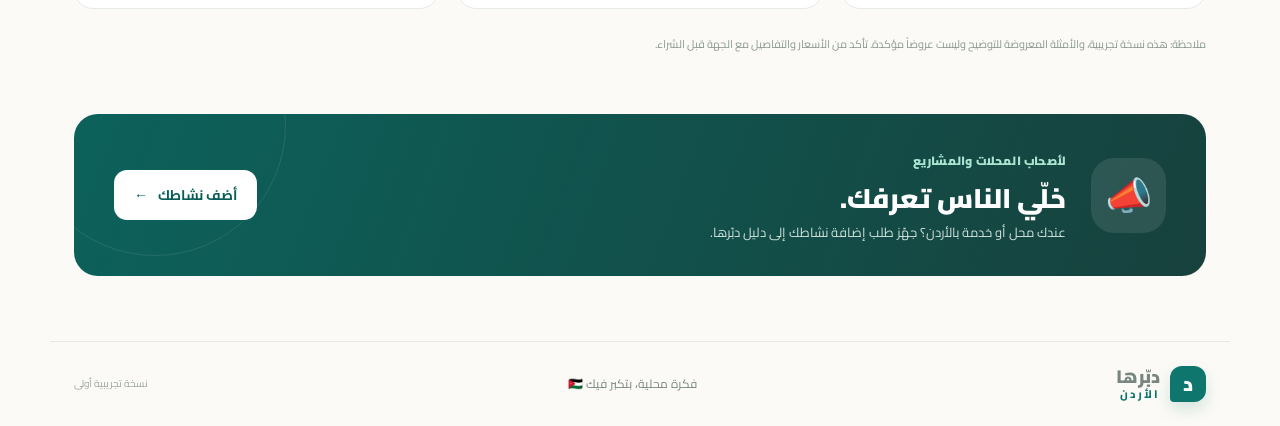
==== commit 7314ff6d: "Add files via upload" ====
--- a/index.html
+++ b/index.html
@@ -3,46 +3,93 @@
 <head>
   <meta charset="utf-8">
   <meta name="viewport" content="width=device-width, initial-scale=1">
-  <meta name="theme-color" content="#126b55">
-  <meta name="description" content="دبّرها الأردن — اكتشف عروض ومحلات وخدمات محلية في الأردن.">
-  <title>دبّرها الأردن | وفرها ودوّرها محلي</title>
+  <meta name="theme-color" content="#0f766e">
+  <meta name="description" content="دبّرها الأردن - اكتشف عروض ومحلات وخدمات محلية في الأردن.">
+  <title>دبّرها الأردن | وفّرها بذكاء</title>
   <link rel="manifest" href="manifest.json">
   <link rel="stylesheet" href="styles.css">
 </head>
 <body>
-<header class="topbar">
-  <a class="brand" href="#top" aria-label="دبّرها الأردن - الرئيسية"><span class="brand-mark">د</span><span><strong>دبّرها</strong><small>الأردن · كلّه أقرب</small></span></a>
-  <nav class="top-actions" aria-label="التنقل"><button id="favoritesToggle" class="ghost-btn" type="button" aria-pressed="false">♡ <span>المحفوظات</span></button><button id="addBtn" class="primary-btn" type="button">＋ أضف نشاطك</button></nav>
-</header>
-<main id="top">
-  <section class="hero">
-    <div class="hero-inner">
-      <div class="hero-copy"><span class="eyebrow"><span class="pulse"></span> دليلك المحلي في الأردن</span><h1>اللي بدّك إياه،<br><span>دبّرناه إلك.</span></h1><p>اكتشف أماكن وعروض وخدمات حواليك — كلّها بمكان واحد.</p><div class="hero-pills"><span>🇯🇴 محلي أردني</span><span>🔎 بحث سريع</span><span>♡ احفظ اللي يعجبك</span></div></div>
-      <div class="hero-art" aria-hidden="true"><div class="art-orbit orbit-one"></div><div class="art-orbit orbit-two"></div><div class="art-sun">☀️</div><div class="art-card card-a"><span>🏷️</span><b>عروض بتستاهل</b><small>وفّر أكثر</small></div><div class="art-card card-b"><span>☕</span><b>أماكن حلوة</b><small>اكتشف حواليك</small></div><div class="art-pin">📍</div></div>
-    </div>
-    <div class="search-panel"><label class="searchbox"><span class="search-icon">⌕</span><input id="searchInput" type="search" placeholder="شو بدك تدبّر اليوم؟ مطعم، كافيه، خدمة..." aria-label="ابحث عن عروض وخدمات"><kbd>بحث</kbd></label><div class="location-row"><span>📍</span><label for="citySelect">المدينة</label><select id="citySelect"><option value="الكل">كل الأردن</option><option>عمّان</option><option>إربد</option><option>الزرقاء</option><option>العقبة</option><option>السلط</option><option>مادبا</option><option>جرش</option><option>الكرك</option></select></div>
-    </div>
-  </section>
-  <section class="container discover">
-    <div class="intro-row"><div><span class="eyebrow">اختار اللي بناسبك</span><h2>اكتشف دبّرها</h2><p>لفّ بين التصنيفات ولاقِ اللي بدك إياه.</p></div><div class="mini-stats"><div><strong>محلي</strong><span>من الأردن</span></div><div><strong>سهل</strong><span>بحث وتصفّح</span></div></div></div>
-    <nav class="categories" aria-label="التصنيفات"><button class="category active" data-category="الكل"><span>✦</span> الكل</button><button class="category" data-category="عروض"><span>🏷️</span> عروض</button><button class="category" data-category="مطاعم"><span>🍔</span> مطاعم</button><button class="category" data-category="كافيهات"><span>☕</span> كافيهات</button><button class="category" data-category="خدمات"><span>🛠️</span> خدمات</button><button class="category" data-category="تسوق"><span>🛍️</span> تسوّق</button></nav>
-    <div class="section-heading"><div><h2 id="listHeading">اختيارات ممكن تعجبك</h2><span id="resultsCount" class="count"></span></div><label class="sort-label">ترتيب <select id="sortSelect"><option value="recommended">المقترحة</option><option value="name">الاسم أ-ي</option></select></label></div>
-    <div id="cards" class="cards" aria-live="polite"></div>
-    <div id="emptyState" class="empty hidden"><span>🔎</span><h3>ما لقينا نتائج</h3><p>جرّب كلمة ثانية أو غيّر المدينة والتصنيف.</p><button id="resetFilters" class="outline-btn" type="button">عرض كل النتائج</button></div>
-    <section class="business-cta"><div class="cta-badge">لأصحاب الأعمال 📣</div><div class="cta-copy"><h2>خلّي الناس تلاقي نشاطك</h2><p>عندك محل، مطعم أو خدمة؟ قدّم طلب إضافة نشاطك إلى دليل دبّرها الأردن.</p></div><button id="ctaAddBtn" class="cta-button" type="button">أضف نشاطك <span>←</span></button></section>
-    <div class="trust-note"><span>ⓘ</span><p><strong>ملاحظة:</strong> الموقع بنسخته التجريبية. الأسماء والأمثلة المعروضة للتوضيح فقط وليست عروضًا مؤكدة. تأكد من الأسعار والتفاصيل مع الجهة قبل الشراء.</p></div>
-  </section>
-</main>
-<footer><a class="brand footer-brand" href="#top"><span class="brand-mark">د</span><span><strong>دبّرها</strong><small>الأردن · كلّه أقرب</small></span></a><p>مشروع محلي، بنكبر معكم 🇯🇴</p><small>نسخة تجريبية · 2026</small></footer>
-<div id="toast" class="toast" role="status" aria-live="polite"></div>
-<dialog id="listingDialog"><form id="listingForm">
-  <div class="dialog-head"><div><span class="eyebrow">خلّي الناس تلاقيك</span><h2>طلب إضافة نشاط</h2></div><button class="close-btn" type="button" id="closeDialog" aria-label="إغلاق">×</button></div>
-  <p class="form-note">عبّي التفاصيل، ورح نجهّز لك نص الطلب لتنسخه وترسله. الطلب لا يُرسل تلقائيًا حاليًا.</p>
-  <label>اسم المحل أو الخدمة<input name="name" required maxlength="80" placeholder="مثلاً: مخبز الحارة"></label>
-  <div class="form-grid"><label>نوع النشاط<select name="category" required><option value="عروض">عروض</option><option>مطاعم</option><option>كافيهات</option><option>خدمات</option><option>تسوق</option></select></label><label>المدينة<select name="city" required><option>عمّان</option><option>إربد</option><option>الزرقاء</option><option>العقبة</option><option>السلط</option><option>مادبا</option><option>جرش</option><option>الكرك</option></select></label></div>
-  <label>وصف مختصر<input name="description" required maxlength="160" placeholder="شو بتقدّم؟"></label><label>رقم واتساب أو هاتف (اختياري)<input name="phone" inputmode="tel" placeholder="07xxxxxxxx"></label>
-  <div class="dialog-actions"><button class="primary-btn" type="submit">جهّز نص الطلب</button><button class="outline-btn" type="button" id="cancelDialog">إلغاء</button></div><div id="formStatus" class="form-status" role="status"></div><button id="copyRequest" class="outline-btn hidden" type="button">نسخ نص الطلب</button>
-</form></dialog>
-<script src="app.js"></script>
+  <div class="announcement"><span>🇯🇴</span> دليلك المحلي للعروض والخدمات في الأردن <span class="announcement-tag">نسخة تجريبية</span></div>
+  <header class="site-header">
+    <a class="brand" href="#" aria-label="دبّرها الأردن - الرئيسية">
+      <span class="brand-icon">د</span>
+      <span class="brand-text"><strong>دبّرها</strong><small>الأردن</small></span>
+    </a>
+    <nav class="desktop-nav" aria-label="التنقل">
+      <a href="#discover">اكتشف</a><a href="#categories">التصنيفات</a><a href="#business">لأصحاب المحلات</a>
+    </nav>
+    <button id="addBtn" class="button button-primary header-button" type="button">＋ أضف إعلانك</button>
+  </header>
+
+  <main>
+    <section class="hero">
+      <div class="hero-copy">
+        <div class="pill"><span class="pulse"></span> كل الأردن بين إيديك</div>
+        <h1>اللقطة الحلوة؟<br><span>بتلاقيها هون.</span></h1>
+        <p>اكتشف عروض، مطاعم، كافيهات وخدمات قريبة منك — بواجهة بسيطة ومصمّمة للأردن.</p>
+        <div class="hero-benefits"><span>✓ اكتشف محلي</span><span>✓ قارن بسهولة</span><span>✓ وفّر أكثر</span></div>
+      </div>
+      <div class="hero-art" aria-hidden="true">
+        <div class="art-orbit orbit-one"></div><div class="art-orbit orbit-two"></div>
+        <div class="art-card main-art-card"><span class="art-spark">✦</span><div class="art-emoji">🛍️</div><strong>لقطات بتستاهل</strong><small>كلها بمكان واحد</small></div>
+        <div class="floating-chip chip-top">🏷️ عروض محلية</div>
+        <div class="floating-chip chip-bottom">☕ قهوتك الجاية علينا؟</div>
+      </div>
+      <div class="search-panel">
+        <label class="search-input"><span>⌕</span><input id="searchInput" type="search" placeholder="شو بدك تلاقي اليوم؟" aria-label="ابحث عن عروض وخدمات"></label>
+        <label class="city-picker"><span>📍</span><select id="citySelect" aria-label="اختر المدينة"><option value="الكل">كل الأردن</option><option>عمّان</option><option>إربد</option><option>الزرقاء</option><option>العقبة</option><option>السلط</option><option>مادبا</option><option>جرش</option><option>الكرك</option></select></label>
+        <button class="button button-dark" id="searchBtn" type="button">ابحث الآن <span>←</span></button>
+      </div>
+    </section>
+
+    <section class="content-section" id="discover">
+      <div class="section-top">
+        <div><div class="eyebrow">على ذوقك وبالقرب منك</div><h2>اكتشف دبّرها <span class="title-dot">.</span></h2><p class="section-subtitle">اختار التصنيف، وخلّينا نساعدك تلاقي اللي بدك إياه.</p></div>
+        <span id="resultsCount" class="results-count"></span>
+      </div>
+      <div class="categories" id="categories" aria-label="التصنيفات">
+        <button class="category active" data-category="الكل"><span>✨</span> الكل</button>
+        <button class="category" data-category="عروض"><span>🏷️</span> عروض</button>
+        <button class="category" data-category="مطاعم"><span>🍔</span> مطاعم</button>
+        <button class="category" data-category="كافيهات"><span>☕</span> كافيهات</button>
+        <button class="category" data-category="خدمات"><span>🛠️</span> خدمات</button>
+        <button class="category" data-category="تسوق"><span>🛍️</span> تسوّق</button>
+      </div>
+      <div id="cards" class="cards" aria-live="polite"></div>
+      <div id="emptyState" class="empty hidden"><span>🔎</span><h3>ما لقينا نتائج</h3><p>جرّب كلمة ثانية أو غيّر المدينة والتصنيف.</p></div>
+      <p class="disclaimer">ملاحظة: هذه نسخة تجريبية، والأمثلة المعروضة للتوضيح وليست عروضاً مؤكدة. تأكد من الأسعار والتفاصيل مع الجهة قبل الشراء.</p>
+    </section>
+
+    <section class="business-section" id="business">
+      <div class="business-illustration" aria-hidden="true">📣</div>
+      <div class="business-copy"><span class="eyebrow light">لأصحاب المحلات والمشاريع</span><h2>خلّي الناس تعرفك.</h2><p>عندك محل أو خدمة بالأردن؟ جهّز طلب إضافة نشاطك إلى دليل دبّرها.</p></div>
+      <button id="ctaAddBtn" class="button button-white" type="button">أضف نشاطك <span>←</span></button>
+    </section>
+  </main>
+
+  <footer class="site-footer">
+    <a class="brand footer-brand" href="#"><span class="brand-icon">د</span><span class="brand-text"><strong>دبّرها</strong><small>الأردن</small></span></a>
+    <span>فكرة محلية، بتكبر فيك 🇯🇴</span><small>نسخة تجريبية أولى</small>
+  </footer>
+
+  <dialog id="listingDialog">
+    <form id="listingForm" method="dialog">
+      <div class="dialog-head"><div><span class="eyebrow">خلّي الناس تلاقيك</span><h2>طلب إضافة إعلان</h2></div><button class="close-btn" type="button" id="closeDialog" aria-label="إغلاق">×</button></div>
+      <p class="form-note">عبّي التفاصيل، ورح نجهّزلك رسالة تقدر تنسخها وترسلها. الطلب لا يُحفظ تلقائياً على الموقع حالياً.</p>
+      <label>اسم المحل أو الخدمة<input name="name" required maxlength="80" placeholder="مثلاً: مخبز الحارة"></label>
+      <div class="form-grid">
+        <label>نوع النشاط<select name="category" required><option value="عروض">عروض</option><option>مطاعم</option><option>كافيهات</option><option>خدمات</option><option>تسوق</option></select></label>
+        <label>المدينة<select name="city" required><option>عمّان</option><option>إربد</option><option>الزرقاء</option><option>العقبة</option><option>السلط</option><option>مادبا</option><option>جرش</option><option>الكرك</option></select></label>
+      </div>
+      <label>وصف مختصر<input name="description" required maxlength="160" placeholder="شو بتقدّم؟"></label>
+      <label>رقم واتساب أو هاتف (اختياري)<input name="phone" inputmode="tel" placeholder="07xxxxxxxx"></label>
+      <div class="dialog-actions"><button class="button button-primary" type="submit">جهّز رسالة الطلب</button><button class="button button-muted" type="button" id="cancelDialog">إلغاء</button></div>
+      <textarea id="generatedMessage" class="generated-message hidden" readonly aria-label="رسالة الطلب"></textarea>
+      <button id="copyMessage" class="button button-dark hidden" type="button">انسخ الرسالة</button>
+      <p id="formStatus" class="form-status" role="status"></p>
+    </form>
+  </dialog>
+  <script src="app.js"></script>
 </body>
-</html>
+</html>
--- a/styles.css
+++ b/styles.css
@@ -1,5 +1,9 @@
-@import url('https://fonts.googleapis.com/css2?family=Alexandria:wght@400;500;600;700;800&display=swap');
-:root{--ink:#17352d;--muted:#72847c;--green:#126b55;--green2:#0c4f40;--mint:#e5f5ec;--cream:#f7f8f2;--line:#e3eae2;--orange:#f2a65a;--white:#fff;--shadow:0 18px 45px #17352d12}
-*{box-sizing:border-box}html{scroll-behavior:smooth}body{margin:0;background:var(--cream);color:var(--ink);font-family:'Alexandria',Tahoma,Arial,sans-serif;line-height:1.7}button,input,select{font:inherit}button{cursor:pointer}button:focus-visible,input:focus-visible,select:focus-visible{outline:3px solid #8ed3b4;outline-offset:2px}.topbar{height:78px;padding:0 max(22px,calc((100% - 1160px)/2));display:flex;align-items:center;justify-content:space-between;background:#fff;border-bottom:1px solid var(--line);position:relative;z-index:2}.brand{display:flex;align-items:center;gap:11px;text-decoration:none;color:var(--ink)}.brand-mark{display:grid;place-items:center;width:44px;height:44px;background:var(--green);color:#fff;border-radius:15px 15px 5px 15px;font-size:25px;font-weight:800;box-shadow:0 7px 15px #126b5525}.brand strong{display:block;font-size:20px;line-height:1.25}.brand small{display:block;color:var(--muted);font-size:10px}.top-actions{display:flex;align-items:center;gap:10px}.primary-btn,.ghost-btn,.outline-btn{border-radius:12px;padding:10px 16px;font-weight:700;border:1px solid var(--green);background:white;color:var(--green);font-size:13px}.primary-btn{background:var(--green);color:white;box-shadow:0 7px 15px #126b5525}.primary-btn:hover,.cta-button:hover{background:var(--green2)}.ghost-btn{border-color:var(--line);color:var(--ink)}.ghost-btn[aria-pressed="true"]{background:#fff0ef;color:#b74b45;border-color:#f3d1ce}.hero{padding:43px 22px 0;background:radial-gradient(ellipse at 18% 18%,#e0f4e8 0,transparent 37%),radial-gradient(ellipse at 86% 0,#f6e8d0 0,transparent 30%),linear-gradient(180deg,#f4f8ef,#f7f8f2)}.hero-inner{max-width:1100px;margin:auto;display:flex;align-items:center;justify-content:space-between;gap:35px;min-height:320px}.hero-copy{padding:15px 0 35px;max-width:570px}.eyebrow{display:inline-flex;align-items:center;gap:8px;color:var(--green);font-size:11px;font-weight:800;letter-spacing:.1px}.pulse{width:7px;height:7px;border-radius:50%;background:#f0a04b;box-shadow:0 0 0 5px #f0a04b22}.hero h1{font-size:clamp(38px,5vw,61px);line-height:1.28;letter-spacing:-1.8px;margin:14px 0}.hero h1 span{color:var(--green)}.hero-copy>p{color:var(--muted);font-size:15px;margin:0}.hero-pills{display:flex;flex-wrap:wrap;gap:8px;margin-top:22px}.hero-pills span{font-size:10px;color:#45675a;background:#ffffffb8;border:1px solid #e2ece2;border-radius:100px;padding:7px 11px}.hero-art{position:relative;width:390px;height:285px;flex-shrink:0}.art-orbit{position:absolute;border:1px dashed #8fb9a1;border-radius:50%;transform:rotate(-17deg)}.orbit-one{width:340px;height:220px;top:25px;right:10px}.orbit-two{width:270px;height:180px;top:50px;right:42px;transform:rotate(25deg)}.art-sun{position:absolute;top:20px;right:72px;font-size:40px;filter:drop-shadow(0 8px 10px #e5b85a45)}.art-card{position:absolute;display:flex;flex-direction:column;min-width:145px;padding:14px 16px;background:#fff;border:1px solid #e6ede5;border-radius:17px;box-shadow:var(--shadow);transform:rotate(-5deg)}.art-card span{font-size:27px}.art-card b{font-size:12px;margin-top:4px}.art-card small{font-size:10px;color:var(--muted)}.card-a{top:80px;right:30px}.card-b{bottom:32px;left:10px;transform:rotate(5deg)}.art-pin{position:absolute;bottom:25px;right:100px;display:grid;place-items:center;background:var(--green);width:56px;height:56px;border-radius:20px;color:#fff;font-size:26px;box-shadow:0 12px 24px #126b5535;transform:rotate(8deg)}.search-panel{max-width:1060px;margin:0 auto;position:relative;top:22px;display:flex;align-items:center;gap:18px;padding:14px 16px;background:#fff;border:1px solid #e7ece5;border-radius:18px;box-shadow:0 14px 38px #17352d12}.searchbox{flex:1;display:flex;align-items:center;gap:12px;padding:0 9px}.search-icon{font-size:29px;color:var(--green);line-height:1}.searchbox input{width:100%;border:0;outline:0;background:transparent;padding:10px 0;font-size:13px;color:var(--ink)}.searchbox kbd{font-size:10px;color:var(--muted);border:1px solid var(--line);border-radius:7px;padding:3px 7px;white-space:nowrap}.location-row{display:flex;align-items:center;gap:7px;border-right:1px solid var(--line);padding-right:18px;color:var(--muted);font-size:11px;white-space:nowrap}.location-row select{max-width:130px;border:0;background:transparent;color:var(--ink);font-weight:700;outline:0}.container{max-width:1100px;margin:auto;padding:70px 22px 50px}.intro-row{display:flex;justify-content:space-between;align-items:end;gap:20px}.intro-row h2{font-size:27px;line-height:1.3;margin:6px 0}.intro-row p{font-size:12px;color:var(--muted);margin:0}.mini-stats{display:flex;gap:22px;padding-bottom:4px}.mini-stats div{display:flex;flex-direction:column;border-right:2px solid #dce8dd;padding-right:12px}.mini-stats strong{font-size:12px}.mini-stats span{font-size:10px;color:var(--muted)}.categories{display:flex;gap:9px;overflow-x:auto;padding:22px 0 27px;scrollbar-width:thin}.category{white-space:nowrap;border:1px solid var(--line);background:#fff;border-radius:12px;padding:10px 17px;color:#64786e;font-size:12px;font-weight:700;transition:.18s}.category span{margin-left:7px}.category:hover{border-color:#b7d4c1}.category.active{background:var(--green);border-color:var(--green);color:#fff;box-shadow:0 6px 13px #126b5520}.section-heading{display:flex;justify-content:space-between;align-items:center;margin:0 0 17px}.section-heading h2{font-size:18px;margin:0 0 2px}.count{font-size:10px;color:var(--muted)}.sort-label{display:flex;align-items:center;gap:8px;color:var(--muted);font-size:10px}.sort-label select{border:1px solid var(--line);background:#fff;border-radius:9px;padding:7px 10px;color:var(--ink);font-size:10px}.cards{display:grid;grid-template-columns:repeat(3,minmax(0,1fr));gap:17px}.card{background:#fff;border:1px solid var(--line);border-radius:17px;overflow:hidden;transition:transform .2s,box-shadow .2s}.card:hover{transform:translateY(-3px);box-shadow:var(--shadow)}.card-art{height:145px;display:grid;place-items:center;font-size:49px;position:relative;background:radial-gradient(circle at 25% 30%,#fff8 0 6%,transparent 7%),linear-gradient(135deg,#dff4e9,#f4ecd8)}.card-art.orange{background:linear-gradient(135deg,#ffe7cb,#f9d9d1)}.card-art.blue{background:linear-gradient(135deg,#dcecf8,#e7e1fa)}.card-art.purple{background:linear-gradient(135deg,#f1e1f5,#e3e9fa)}.card-art.green{background:linear-gradient(135deg,#d7f0dc,#f5f2d7)}.badge{position:absolute;top:11px;right:11px;background:#ffffffed;border:1px solid #ffffffb8;border-radius:8px;padding:4px 9px;font-size:9px;font-weight:800;color:var(--green)}.favorite-btn{position:absolute;top:10px;left:10px;display:grid;place-items:center;width:31px;height:31px;border:1px solid #ffffffb8;border-radius:10px;background:#ffffffed;color:#6f8178;font-size:18px;line-height:1}.favorite-btn.saved{color:#d45651;background:#fff0ef}.card-body{padding:15px}.card-top{display:flex;justify-content:space-between;gap:8px;align-items:start}.card h3{margin:0;font-size:13px}.tag{font-size:9px;background:#edf7f0;color:var(--green);padding:4px 7px;border-radius:6px;white-space:nowrap}.card p{color:var(--muted);font-size:10px;min-height:42px;margin:9px 0 12px}.card-meta{display:flex;justify-content:space-between;align-items:center;border-top:1px solid #edf0eb;padding-top:10px;font-size:10px;color:var(--muted);gap:8px}.card-meta strong{font-size:10px;color:var(--ink);font-weight:700}.empty{text-align:center;padding:50px 15px;color:var(--muted);background:#fff;border:1px dashed var(--line);border-radius:17px}.empty>span{font-size:35px}.empty h3{color:var(--ink);margin:8px}.empty p{font-size:12px}.hidden{display:none!important}.business-cta{margin-top:38px;display:flex;align-items:center;gap:20px;background:linear-gradient(110deg,#e2f3e9,#f2f5e8);border:1px solid #dcebdd;border-radius:21px;padding:24px 27px}.cta-badge{align-self:flex-start;white-space:nowrap;background:#fff;border:1px solid #d9e8db;border-radius:10px;padding:8px 11px;font-size:10px;font-weight:800;color:var(--green)}.cta-copy{flex:1}.business-cta h2{margin:0;font-size:18px}.business-cta p{color:#61796e;font-size:11px;margin:5px 0 0}.cta-button{border:0;border-radius:12px;padding:12px 16px;background:var(--green);color:#fff;font-size:11px;font-weight:800;white-space:nowrap}.cta-button span{margin-right:8px}.trust-note{display:flex;gap:9px;align-items:start;margin-top:18px;color:var(--muted)}.trust-note>span{color:#b17c36;font-size:15px}.trust-note p{font-size:10px;margin:0}.trust-note strong{color:#68776d}footer{border-top:1px solid var(--line);background:#fff;padding:22px max(22px,calc((100% - 1100px)/2));display:flex;justify-content:space-between;align-items:center;gap:16px;color:var(--muted);font-size:10px}.footer-brand .brand-mark{width:36px;height:36px;font-size:20px;border-radius:12px 12px 4px 12px}.footer-brand strong{font-size:16px}.footer-brand small{font-size:9px}footer p{margin:0}dialog{border:0;border-radius:21px;padding:0;width:min(510px,calc(100% - 26px));max-height:90vh;overflow:auto;box-shadow:0 25px 80px #102b2640}dialog::backdrop{background:#102b2675;backdrop-filter:blur(3px)}#listingForm{padding:24px}.dialog-head{display:flex;align-items:start;justify-content:space-between}.dialog-head h2{margin:4px 0;font-size:22px}.close-btn{border:0;background:#f0f4f1;border-radius:10px;width:36px;height:36px;font-size:24px;color:var(--ink)}.form-note{font-size:11px;color:var(--muted)}#listingForm label{display:block;font-size:11px;font-weight:700;margin-top:13px}#listingForm input,#listingForm select{display:block;width:100%;margin-top:6px;border:1px solid var(--line);border-radius:10px;padding:10px;background:#fff;outline-color:var(--green);font-size:12px}.form-grid{display:grid;grid-template-columns:1fr 1fr;gap:12px}.dialog-actions{display:flex;gap:10px;margin-top:20px}.form-status{font-size:11px;color:var(--green);white-space:pre-wrap;line-height:1.8;margin-top:12px}.toast{position:fixed;bottom:20px;left:50%;transform:translate(-50%,20px);background:#17352d;color:#fff;border-radius:12px;padding:11px 17px;font-size:12px;box-shadow:var(--shadow);opacity:0;pointer-events:none;transition:.25s;z-index:10;max-width:calc(100% - 30px);text-align:center}.toast.show{opacity:1;transform:translate(-50%,0)}
-@media(max-width:760px){.hero-inner{min-height:270px}.hero-art{width:300px;transform:scale(.86);transform-origin:center right;margin-left:-20px}.hero h1{font-size:44px}.hero-copy>p{font-size:12px}.cards{grid-template-columns:repeat(2,minmax(0,1fr))}.mini-stats{display:none}.business-cta{flex-wrap:wrap}.cta-badge{order:0}.cta-copy{min-width:65%;order:1}.cta-button{order:2;margin-right:auto}.search-panel{gap:8px}.location-row{padding-right:10px}.searchbox kbd{display:none}}
-@media(max-width:520px){.topbar{height:68px;padding:0 15px}.brand-mark{width:39px;height:39px;font-size:22px}.brand strong{font-size:17px}.top-actions{gap:6px}.top-actions button{padding:9px 10px;font-size:10px}.ghost-btn span{display:none}.hero{padding:25px 16px 0}.hero-inner{min-height:0;display:block}.hero-copy{padding:5px 0 20px}.hero h1{font-size:41px;letter-spacing:-1px}.hero-copy>p{max-width:330px}.hero-pills{margin-top:14px;gap:5px}.hero-pills span{font-size:9px;padding:6px 8px}.hero-art{display:none}.search-panel{top:0;transform:translateY(20px);display:block;padding:10px 13px}.searchbox{padding:0}.searchbox input{font-size:11px}.location-row{border-right:0;border-top:1px solid var(--line);padding:8px 2px 0;margin-top:5px}.container{padding:56px 15px 35px}.intro-row h2{font-size:23px}.intro-row p{font-size:10px}.categories{gap:7px;padding:18px 0 22px;margin-left:-2px}.category{padding:9px 12px;font-size:10px}.section-heading h2{font-size:15px}.sort-label{font-size:9px}.sort-label select{max-width:95px}.cards{grid-template-columns:1fr;gap:12px}.card{display:grid;grid-template-columns:112px minmax(0,1fr)}.card-art{height:100%;min-height:155px;font-size:35px}.badge{top:7px;right:6px;padding:3px 5px;font-size:8px}.favorite-btn{top:auto;bottom:8px;left:8px;width:28px;height:28px}.card-body{padding:12px}.card h3{font-size:12px}.card p{font-size:10px;min-height:0;margin:8px 0}.card-meta{font-size:9px;align-items:flex-start;flex-direction:column;gap:3px}.card-meta strong{font-size:9px}.business-cta{padding:18px;gap:12px}.cta-badge{font-size:9px}.cta-copy{min-width:100%}.business-cta h2{font-size:16px}.business-cta p{font-size:10px}.cta-button{margin-right:0}footer{padding:18px 15px;flex-wrap:wrap}footer p{order:3;width:100%}.form-grid{grid-template-columns:1fr}#listingForm{padding:20px}}
+@import url('https://fonts.googleapis.com/css2?family=Cairo:wght@400;500;600;700;800;900&display=swap');
+:root{--ink:#142a2b;--muted:#637574;--green:#0f766e;--green-dark:#075e58;--mint:#dff6ee;--cream:#fbfaf6;--line:#e3eae6;--orange:#f3a64a;--shadow:0 18px 50px rgba(16,54,48,.09)}
+*{box-sizing:border-box}html{scroll-behavior:smooth}body{margin:0;background:var(--cream);color:var(--ink);font-family:'Cairo',Tahoma,Arial,sans-serif;line-height:1.65}.announcement{display:flex;justify-content:center;align-items:center;gap:9px;background:#123d39;color:#eafaf4;padding:8px 16px;font-size:12px;font-weight:700}.announcement-tag{border:1px solid #75b8a5;border-radius:99px;padding:0 9px;font-size:10px;color:#c5f3e2}.site-header{height:82px;max-width:1180px;margin:auto;padding:0 24px;display:flex;align-items:center;justify-content:space-between;gap:24px}.brand{display:flex;align-items:center;gap:10px;text-decoration:none;color:inherit}.brand-icon{display:grid;place-items:center;width:44px;height:44px;background:var(--green);color:white;border-radius:15px 15px 15px 5px;font-size:25px;font-weight:900;box-shadow:0 7px 15px #0f766e2b}.brand-text{display:flex;flex-direction:column;line-height:1.15}.brand-text strong{font-size:22px;font-weight:900}.brand-text small{font-size:11px;letter-spacing:2px;color:var(--green);font-weight:800}.desktop-nav{display:flex;gap:30px}.desktop-nav a{font-size:14px;font-weight:700;text-decoration:none;color:#526765;transition:.2s}.desktop-nav a:hover{color:var(--green)}.button{border:0;border-radius:13px;padding:12px 20px;font:700 14px 'Cairo',sans-serif;cursor:pointer;transition:transform .2s,box-shadow .2s,background .2s;display:inline-flex;align-items:center;justify-content:center;gap:10px}.button:hover{transform:translateY(-2px)}.button-primary{background:var(--green);color:#fff;box-shadow:0 8px 18px #0f766e25}.button-primary:hover{background:var(--green-dark)}.button-dark{background:#173d39;color:white}.button-muted{background:#edf2ef;color:#38514e}.button-white{background:white;color:var(--green-dark);white-space:nowrap}.header-button{padding:10px 17px}
+.hero{position:relative;overflow:hidden;background:linear-gradient(115deg,#e2f7ed 0%,#eaf7f3 55%,#f5f6e9 100%);padding:64px max(24px,calc((100% - 1132px)/2)) 100px;min-height:420px}.hero:before{content:"";position:absolute;width:440px;height:440px;border-radius:50%;background:#ffffff60;left:-120px;top:-170px}.hero-copy{position:relative;z-index:2;max-width:610px}.pill{display:inline-flex;align-items:center;gap:9px;padding:7px 13px;border:1px solid #b6dfd0;background:#ffffffa6;border-radius:99px;color:#276b5e;font-size:12px;font-weight:800}.pulse{width:7px;height:7px;border-radius:50%;background:#e8a14c;box-shadow:0 0 0 4px #e8a14c25}.hero h1{font-size:clamp(40px,5.4vw,64px);line-height:1.25;letter-spacing:-1.8px;margin:18px 0 14px;font-weight:900}.hero h1 span{color:var(--green)}.hero-copy>p{font-size:16px;color:#5b716d;max-width:520px;margin:0;line-height:2}.hero-benefits{display:flex;gap:20px;flex-wrap:wrap;margin-top:22px;color:#47756c;font-size:12px;font-weight:800}.hero-art{position:absolute;left:max(7%,calc((100% - 1110px)/2));top:38px;width:340px;height:285px}.art-orbit{position:absolute;border:1px solid #8dcbb6;border-radius:50%;transform:rotate(-25deg)}.orbit-one{width:320px;height:220px;left:4px;top:35px}.orbit-two{width:275px;height:195px;left:27px;top:50px;transform:rotate(30deg)}.main-art-card{position:absolute;top:65px;left:77px;width:180px;height:172px;background:#fff;border:1px solid #e0eee8;border-radius:25px;box-shadow:0 22px 45px #174f4120;display:flex;align-items:center;justify-content:center;flex-direction:column;transform:rotate(-5deg)}.art-emoji{font-size:55px;line-height:1.2}.main-art-card strong{font-size:15px;margin-top:8px}.main-art-card small{color:#79908b;font-size:11px}.art-spark{position:absolute;left:18px;top:10px;color:#f3a64a;font-size:26px}.floating-chip{position:absolute;background:#fff;padding:9px 13px;border-radius:12px;box-shadow:0 10px 25px #174f4118;font-size:12px;font-weight:800;white-space:nowrap}.chip-top{top:42px;right:0;transform:rotate(5deg)}.chip-bottom{bottom:18px;left:0;transform:rotate(3deg)}.search-panel{position:absolute;z-index:3;bottom:-34px;left:50%;transform:translateX(-50%);width:min(930px,calc(100% - 48px));display:flex;align-items:center;gap:12px;padding:13px;background:white;border:1px solid #e6eeea;border-radius:20px;box-shadow:var(--shadow)}.search-input{flex:1;display:flex;align-items:center;gap:12px;min-width:0;padding:0 14px}.search-input span{font-size:30px;color:var(--green);line-height:1}.search-input input{border:0;outline:0;width:100%;min-width:0;font:500 14px 'Cairo',sans-serif;color:var(--ink);background:transparent}.city-picker{display:flex;align-items:center;gap:8px;padding:0 14px;border-right:1px solid var(--line);color:#53706b}.city-picker select{border:0;outline:0;background:transparent;color:var(--ink);font:700 13px 'Cairo',sans-serif;cursor:pointer}.search-panel .button{padding:12px 20px}
+.content-section{max-width:1180px;margin:0 auto;padding:94px 24px 60px}.section-top{display:flex;align-items:flex-end;justify-content:space-between;gap:20px}.eyebrow{font-size:12px;color:var(--green);font-weight:900;letter-spacing:.2px}.section-top h2{font-size:32px;line-height:1.3;margin:7px 0 5px;font-weight:900}.title-dot{color:var(--orange)}.section-subtitle{margin:0;color:#758581;font-size:13px}.results-count{font-size:12px;font-weight:800;color:#69817b;background:#edf4ef;padding:8px 13px;border-radius:99px;white-space:nowrap}.categories{display:flex;gap:10px;flex-wrap:wrap;margin:28px 0 24px}.category{display:flex;align-items:center;gap:8px;border:1px solid #e2eae5;border-radius:13px;background:#fff;padding:10px 16px;color:#60726f;font:700 13px 'Cairo',sans-serif;cursor:pointer;transition:.2s}.category span{font-size:17px}.category:hover,.category.active{background:#e2f5ec;border-color:#b5e0d0;color:#0d6d61}.cards{display:grid;grid-template-columns:repeat(3,minmax(0,1fr));gap:18px}.listing-card{overflow:hidden;border:1px solid #e5ebe7;background:white;border-radius:19px;transition:transform .2s,box-shadow .2s}.listing-card:hover{transform:translateY(-4px);box-shadow:0 15px 35px #193f3612}.card-cover{height:145px;display:flex;align-items:center;justify-content:center;position:relative;overflow:hidden}.card-cover:before,.card-cover:after{content:"";position:absolute;border-radius:50%;background:#ffffff35}.card-cover:before{width:170px;height:170px;top:-70px;right:-30px}.card-cover:after{width:110px;height:110px;bottom:-70px;left:25px}.cover-emoji{position:relative;z-index:1;font-size:62px;filter:drop-shadow(0 9px 8px #183c3020)}.cover-food{background:linear-gradient(135deg,#ffe2c5,#fff2df)}.cover-coffee{background:linear-gradient(135deg,#ead9c9,#f8efe5)}.cover-shop{background:linear-gradient(135deg,#d8e7ff,#edf2ff)}.cover-service{background:linear-gradient(135deg,#d8f0e4,#eff9f3)}.cover-deal{background:linear-gradient(135deg,#fce1d7,#fff0e8)}.cover-market{background:linear-gradient(135deg,#f7e7a9,#fff7d9)}.card-badge{position:absolute;top:13px;right:13px;background:#fff;color:#176b5e;border-radius:99px;padding:4px 10px;font-size:10px;font-weight:900;z-index:2}.card-body{padding:16px 17px 17px}.card-meta{display:flex;align-items:center;justify-content:space-between;gap:10px;color:#82928e;font-size:11px}.card-meta .category-label{background:#f0f5f1;padding:3px 8px;border-radius:7px;color:#54746a}.card-body h3{margin:10px 0 4px;font-size:17px;font-weight:900}.card-body p{margin:0;color:#6e7e79;font-size:12px;line-height:1.9;min-height:45px}.card-bottom{display:flex;align-items:center;justify-content:space-between;gap:10px;margin-top:14px;padding-top:13px;border-top:1px solid #eef1ee}.card-city{font-size:11px;color:#6f827c}.card-link{font-size:11px;font-weight:900;color:var(--green);background:none;border:0;padding:4px;cursor:pointer}.empty{text-align:center;padding:45px 15px;color:#758581}.empty>span{font-size:35px}.empty h3{margin:5px}.hidden{display:none!important}.disclaimer{font-size:11px;color:#8a9892;margin:25px 0 0;line-height:1.9}
+.business-section{max-width:1132px;margin:0 auto 65px;border-radius:24px;padding:32px 40px;background:linear-gradient(110deg,#0c625b,#17413d);color:white;display:flex;align-items:center;gap:25px;position:relative;overflow:hidden}.business-section:after{content:"";position:absolute;width:260px;height:260px;border:1px solid #ffffff18;border-radius:50%;left:-50px;top:-120px}.business-illustration{display:grid;place-items:center;flex:0 0 75px;width:75px;height:75px;border-radius:23px;background:#ffffff19;font-size:38px}.business-copy{flex:1;position:relative;z-index:1}.eyebrow.light{color:#a9e5d1}.business-copy h2{margin:3px 0 2px;font-size:27px;font-weight:900}.business-copy p{margin:0;color:#d0e3dd;font-size:13px}.site-footer{max-width:1180px;margin:auto;padding:24px;display:flex;align-items:center;justify-content:space-between;gap:20px;border-top:1px solid var(--line);color:#778681;font-size:12px}.footer-brand .brand-icon{width:36px;height:36px;border-radius:12px 12px 12px 4px;font-size:20px}.footer-brand .brand-text strong{font-size:18px}.site-footer>small{color:#9aa6a1}
+dialog{border:0;border-radius:22px;padding:0;width:min(520px,calc(100% - 28px));box-shadow:0 30px 100px #102d2b40;color:var(--ink)}dialog::backdrop{background:#102d2b85;backdrop-filter:blur(4px)}dialog form{padding:26px}.dialog-head{display:flex;justify-content:space-between;align-items:flex-start}.dialog-head h2{margin:4px 0;font-size:25px}.close-btn{border:0;background:#edf3ef;border-radius:10px;width:36px;height:36px;font-size:25px;cursor:pointer;color:#4d6862}.form-note{font-size:12px;color:#71817c;line-height:1.9;margin:8px 0 18px}dialog label{display:block;font-size:12px;font-weight:800;margin:12px 0;color:#48615b}dialog input,dialog select{display:block;width:100%;margin-top:6px;padding:11px 12px;border:1px solid #dfe8e2;border-radius:11px;font:500 13px 'Cairo',sans-serif;outline-color:#0f766e;background:#fff}dialog input:focus,dialog select:focus{border-color:#6bbba5}.form-grid{display:grid;grid-template-columns:1fr 1fr;gap:12px}.dialog-actions{display:flex;gap:10px;margin-top:20px}.dialog-actions .button{flex:1}.generated-message{width:100%;height:125px;margin-top:14px;border:1px solid #dfe8e2;border-radius:10px;padding:10px;font:12px 'Cairo',sans-serif;direction:rtl}.form-status{font-size:12px;color:var(--green);font-weight:800}
+@media(max-width:900px){.hero-art{left:0;opacity:.65;transform:scale(.82);transform-origin:left center}.hero-copy{max-width:560px}.hero-copy>p{max-width:460px}.cards{grid-template-columns:repeat(2,minmax(0,1fr))}.business-section{margin-inline:24px}.desktop-nav{gap:16px}}
+@media(max-width:650px){.announcement{font-size:10px}.site-header{height:70px;padding:0 16px}.desktop-nav{display:none}.brand-icon{width:39px;height:39px}.brand-text strong{font-size:19px}.header-button{font-size:12px;padding:9px 12px}.hero{padding:42px 20px 108px;min-height:455px}.hero-art{top:150px;left:-30px;opacity:.24;transform:scale(.8)}.hero-copy{max-width:100%}.hero h1{font-size:43px}.hero-copy>p{font-size:14px;max-width:95%}.hero-benefits{gap:12px;font-size:10px}.search-panel{width:calc(100% - 28px);bottom:-66px;display:grid;grid-template-columns:1fr auto;gap:8px;padding:11px;border-radius:16px}.search-input{grid-column:1/-1;padding:6px 9px}.city-picker{border:0;border-top:1px solid var(--line);padding:10px 8px 3px}.search-panel .button{padding:10px 12px;font-size:12px}.content-section{padding:108px 16px 42px}.section-top h2{font-size:27px}.section-subtitle{font-size:12px}.categories{gap:7px;margin:22px 0 18px}.category{padding:8px 11px;font-size:11px}.category span{font-size:15px}.cards{grid-template-columns:1fr;gap:13px}.card-cover{height:130px}.card-body p{min-height:0}.business-section{margin:0 16px 35px;padding:23px 20px;display:grid;grid-template-columns:55px 1fr;gap:13px}.business-illustration{width:55px;height:55px;flex-basis:55px;font-size:28px;border-radius:17px}.business-copy h2{font-size:22px}.business-copy p{font-size:11px}.business-section>.button{grid-column:1/-1;width:100%}.site-footer{padding:20px 16px;flex-wrap:wrap;font-size:11px}.site-footer>small{width:100%}.form-grid{grid-template-columns:1fr}.dialog-actions{flex-direction:column}dialog form{padding:20px}}
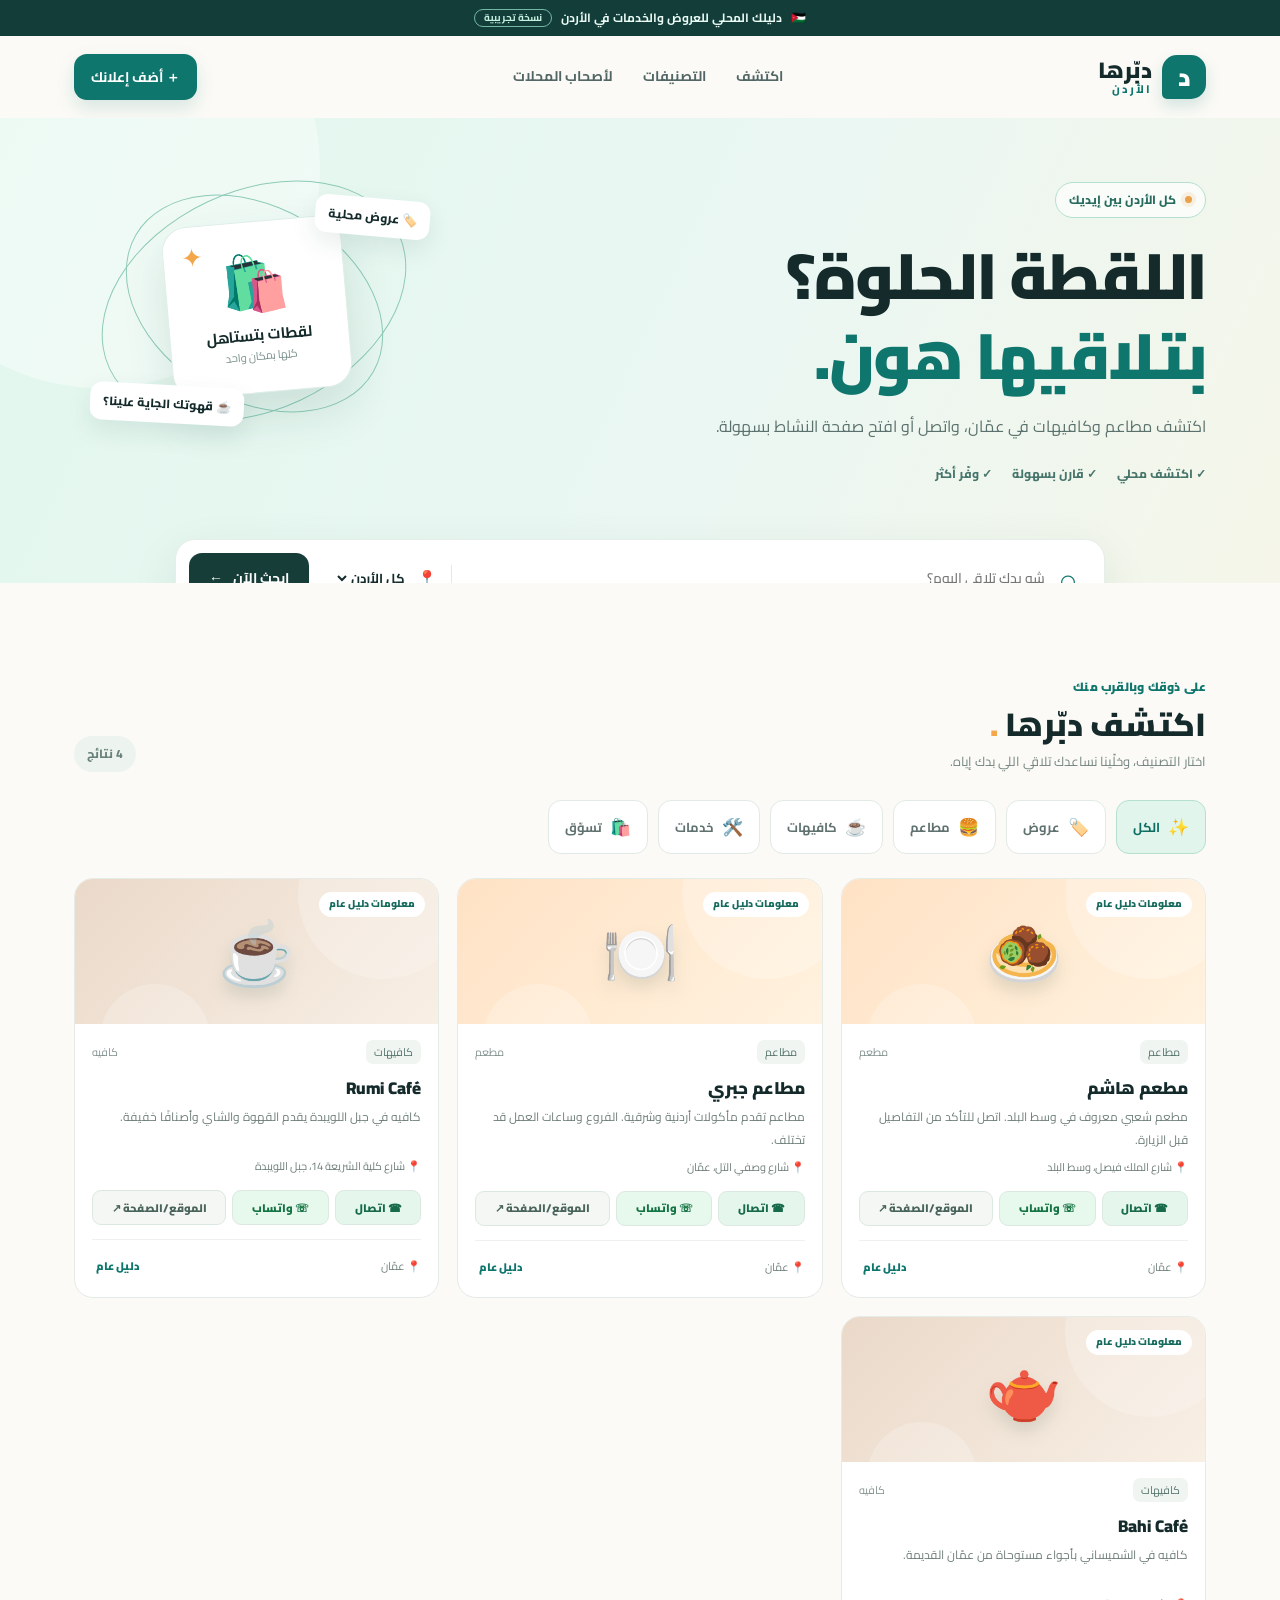
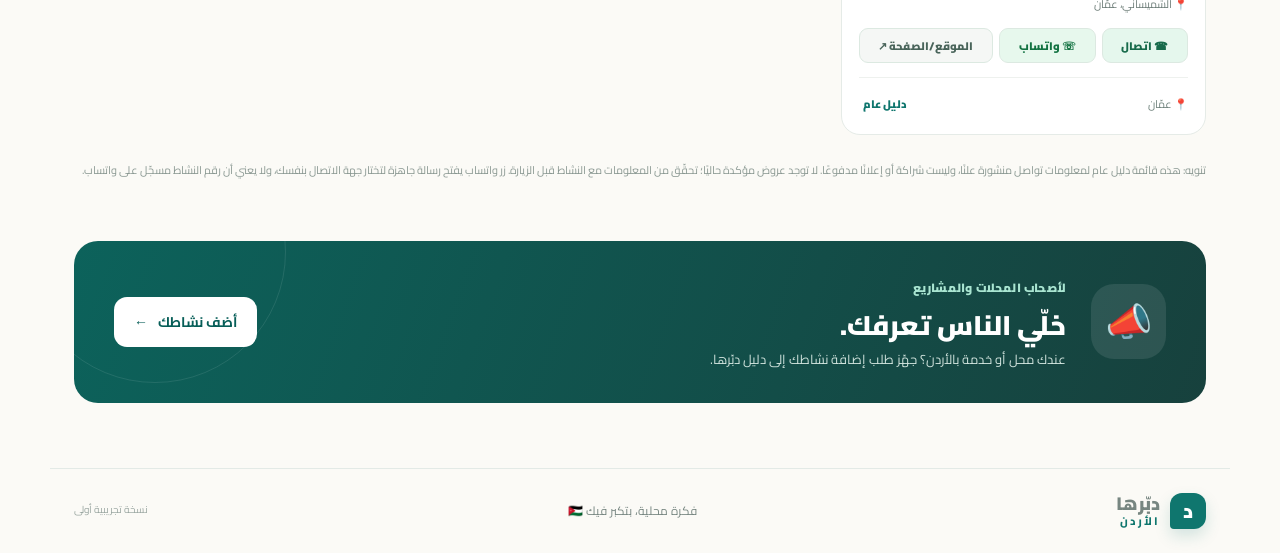
==== commit 856277e1: "Add files via upload" ====
--- a/index.html
+++ b/index.html
@@ -27,7 +27,7 @@
       <div class="hero-copy">
         <div class="pill"><span class="pulse"></span> كل الأردن بين إيديك</div>
         <h1>اللقطة الحلوة؟<br><span>بتلاقيها هون.</span></h1>
-        <p>اكتشف عروض، مطاعم، كافيهات وخدمات قريبة منك — بواجهة بسيطة ومصمّمة للأردن.</p>
+        <p>اكتشف مطاعم وكافيهات في عمّان، واتصل أو افتح صفحة النشاط بسهولة.</p>
         <div class="hero-benefits"><span>✓ اكتشف محلي</span><span>✓ قارن بسهولة</span><span>✓ وفّر أكثر</span></div>
       </div>
       <div class="hero-art" aria-hidden="true">
@@ -58,7 +58,7 @@
       </div>
       <div id="cards" class="cards" aria-live="polite"></div>
       <div id="emptyState" class="empty hidden"><span>🔎</span><h3>ما لقينا نتائج</h3><p>جرّب كلمة ثانية أو غيّر المدينة والتصنيف.</p></div>
-      <p class="disclaimer">ملاحظة: هذه نسخة تجريبية، والأمثلة المعروضة للتوضيح وليست عروضاً مؤكدة. تأكد من الأسعار والتفاصيل مع الجهة قبل الشراء.</p>
+      <p class="disclaimer">تنويه: هذه قائمة دليل عام لمعلومات تواصل منشورة علنًا، وليست شراكة أو إعلانًا مدفوعًا. لا توجد عروض مؤكدة حاليًا؛ تحقّق من المعلومات مع النشاط قبل الزيارة. زر واتساب يفتح رسالة جاهزة لتختار جهة الاتصال بنفسك، ولا يعني أن رقم النشاط مسجّل على واتساب.</p>
     </section>
 
     <section class="business-section" id="business">
--- a/styles.css
+++ b/styles.css
@@ -2,7 +2,8 @@
 :root{--ink:#142a2b;--muted:#637574;--green:#0f766e;--green-dark:#075e58;--mint:#dff6ee;--cream:#fbfaf6;--line:#e3eae6;--orange:#f3a64a;--shadow:0 18px 50px rgba(16,54,48,.09)}
 *{box-sizing:border-box}html{scroll-behavior:smooth}body{margin:0;background:var(--cream);color:var(--ink);font-family:'Cairo',Tahoma,Arial,sans-serif;line-height:1.65}.announcement{display:flex;justify-content:center;align-items:center;gap:9px;background:#123d39;color:#eafaf4;padding:8px 16px;font-size:12px;font-weight:700}.announcement-tag{border:1px solid #75b8a5;border-radius:99px;padding:0 9px;font-size:10px;color:#c5f3e2}.site-header{height:82px;max-width:1180px;margin:auto;padding:0 24px;display:flex;align-items:center;justify-content:space-between;gap:24px}.brand{display:flex;align-items:center;gap:10px;text-decoration:none;color:inherit}.brand-icon{display:grid;place-items:center;width:44px;height:44px;background:var(--green);color:white;border-radius:15px 15px 15px 5px;font-size:25px;font-weight:900;box-shadow:0 7px 15px #0f766e2b}.brand-text{display:flex;flex-direction:column;line-height:1.15}.brand-text strong{font-size:22px;font-weight:900}.brand-text small{font-size:11px;letter-spacing:2px;color:var(--green);font-weight:800}.desktop-nav{display:flex;gap:30px}.desktop-nav a{font-size:14px;font-weight:700;text-decoration:none;color:#526765;transition:.2s}.desktop-nav a:hover{color:var(--green)}.button{border:0;border-radius:13px;padding:12px 20px;font:700 14px 'Cairo',sans-serif;cursor:pointer;transition:transform .2s,box-shadow .2s,background .2s;display:inline-flex;align-items:center;justify-content:center;gap:10px}.button:hover{transform:translateY(-2px)}.button-primary{background:var(--green);color:#fff;box-shadow:0 8px 18px #0f766e25}.button-primary:hover{background:var(--green-dark)}.button-dark{background:#173d39;color:white}.button-muted{background:#edf2ef;color:#38514e}.button-white{background:white;color:var(--green-dark);white-space:nowrap}.header-button{padding:10px 17px}
 .hero{position:relative;overflow:hidden;background:linear-gradient(115deg,#e2f7ed 0%,#eaf7f3 55%,#f5f6e9 100%);padding:64px max(24px,calc((100% - 1132px)/2)) 100px;min-height:420px}.hero:before{content:"";position:absolute;width:440px;height:440px;border-radius:50%;background:#ffffff60;left:-120px;top:-170px}.hero-copy{position:relative;z-index:2;max-width:610px}.pill{display:inline-flex;align-items:center;gap:9px;padding:7px 13px;border:1px solid #b6dfd0;background:#ffffffa6;border-radius:99px;color:#276b5e;font-size:12px;font-weight:800}.pulse{width:7px;height:7px;border-radius:50%;background:#e8a14c;box-shadow:0 0 0 4px #e8a14c25}.hero h1{font-size:clamp(40px,5.4vw,64px);line-height:1.25;letter-spacing:-1.8px;margin:18px 0 14px;font-weight:900}.hero h1 span{color:var(--green)}.hero-copy>p{font-size:16px;color:#5b716d;max-width:520px;margin:0;line-height:2}.hero-benefits{display:flex;gap:20px;flex-wrap:wrap;margin-top:22px;color:#47756c;font-size:12px;font-weight:800}.hero-art{position:absolute;left:max(7%,calc((100% - 1110px)/2));top:38px;width:340px;height:285px}.art-orbit{position:absolute;border:1px solid #8dcbb6;border-radius:50%;transform:rotate(-25deg)}.orbit-one{width:320px;height:220px;left:4px;top:35px}.orbit-two{width:275px;height:195px;left:27px;top:50px;transform:rotate(30deg)}.main-art-card{position:absolute;top:65px;left:77px;width:180px;height:172px;background:#fff;border:1px solid #e0eee8;border-radius:25px;box-shadow:0 22px 45px #174f4120;display:flex;align-items:center;justify-content:center;flex-direction:column;transform:rotate(-5deg)}.art-emoji{font-size:55px;line-height:1.2}.main-art-card strong{font-size:15px;margin-top:8px}.main-art-card small{color:#79908b;font-size:11px}.art-spark{position:absolute;left:18px;top:10px;color:#f3a64a;font-size:26px}.floating-chip{position:absolute;background:#fff;padding:9px 13px;border-radius:12px;box-shadow:0 10px 25px #174f4118;font-size:12px;font-weight:800;white-space:nowrap}.chip-top{top:42px;right:0;transform:rotate(5deg)}.chip-bottom{bottom:18px;left:0;transform:rotate(3deg)}.search-panel{position:absolute;z-index:3;bottom:-34px;left:50%;transform:translateX(-50%);width:min(930px,calc(100% - 48px));display:flex;align-items:center;gap:12px;padding:13px;background:white;border:1px solid #e6eeea;border-radius:20px;box-shadow:var(--shadow)}.search-input{flex:1;display:flex;align-items:center;gap:12px;min-width:0;padding:0 14px}.search-input span{font-size:30px;color:var(--green);line-height:1}.search-input input{border:0;outline:0;width:100%;min-width:0;font:500 14px 'Cairo',sans-serif;color:var(--ink);background:transparent}.city-picker{display:flex;align-items:center;gap:8px;padding:0 14px;border-right:1px solid var(--line);color:#53706b}.city-picker select{border:0;outline:0;background:transparent;color:var(--ink);font:700 13px 'Cairo',sans-serif;cursor:pointer}.search-panel .button{padding:12px 20px}
-.content-section{max-width:1180px;margin:0 auto;padding:94px 24px 60px}.section-top{display:flex;align-items:flex-end;justify-content:space-between;gap:20px}.eyebrow{font-size:12px;color:var(--green);font-weight:900;letter-spacing:.2px}.section-top h2{font-size:32px;line-height:1.3;margin:7px 0 5px;font-weight:900}.title-dot{color:var(--orange)}.section-subtitle{margin:0;color:#758581;font-size:13px}.results-count{font-size:12px;font-weight:800;color:#69817b;background:#edf4ef;padding:8px 13px;border-radius:99px;white-space:nowrap}.categories{display:flex;gap:10px;flex-wrap:wrap;margin:28px 0 24px}.category{display:flex;align-items:center;gap:8px;border:1px solid #e2eae5;border-radius:13px;background:#fff;padding:10px 16px;color:#60726f;font:700 13px 'Cairo',sans-serif;cursor:pointer;transition:.2s}.category span{font-size:17px}.category:hover,.category.active{background:#e2f5ec;border-color:#b5e0d0;color:#0d6d61}.cards{display:grid;grid-template-columns:repeat(3,minmax(0,1fr));gap:18px}.listing-card{overflow:hidden;border:1px solid #e5ebe7;background:white;border-radius:19px;transition:transform .2s,box-shadow .2s}.listing-card:hover{transform:translateY(-4px);box-shadow:0 15px 35px #193f3612}.card-cover{height:145px;display:flex;align-items:center;justify-content:center;position:relative;overflow:hidden}.card-cover:before,.card-cover:after{content:"";position:absolute;border-radius:50%;background:#ffffff35}.card-cover:before{width:170px;height:170px;top:-70px;right:-30px}.card-cover:after{width:110px;height:110px;bottom:-70px;left:25px}.cover-emoji{position:relative;z-index:1;font-size:62px;filter:drop-shadow(0 9px 8px #183c3020)}.cover-food{background:linear-gradient(135deg,#ffe2c5,#fff2df)}.cover-coffee{background:linear-gradient(135deg,#ead9c9,#f8efe5)}.cover-shop{background:linear-gradient(135deg,#d8e7ff,#edf2ff)}.cover-service{background:linear-gradient(135deg,#d8f0e4,#eff9f3)}.cover-deal{background:linear-gradient(135deg,#fce1d7,#fff0e8)}.cover-market{background:linear-gradient(135deg,#f7e7a9,#fff7d9)}.card-badge{position:absolute;top:13px;right:13px;background:#fff;color:#176b5e;border-radius:99px;padding:4px 10px;font-size:10px;font-weight:900;z-index:2}.card-body{padding:16px 17px 17px}.card-meta{display:flex;align-items:center;justify-content:space-between;gap:10px;color:#82928e;font-size:11px}.card-meta .category-label{background:#f0f5f1;padding:3px 8px;border-radius:7px;color:#54746a}.card-body h3{margin:10px 0 4px;font-size:17px;font-weight:900}.card-body p{margin:0;color:#6e7e79;font-size:12px;line-height:1.9;min-height:45px}.card-bottom{display:flex;align-items:center;justify-content:space-between;gap:10px;margin-top:14px;padding-top:13px;border-top:1px solid #eef1ee}.card-city{font-size:11px;color:#6f827c}.card-link{font-size:11px;font-weight:900;color:var(--green);background:none;border:0;padding:4px;cursor:pointer}.empty{text-align:center;padding:45px 15px;color:#758581}.empty>span{font-size:35px}.empty h3{margin:5px}.hidden{display:none!important}.disclaimer{font-size:11px;color:#8a9892;margin:25px 0 0;line-height:1.9}
+.content-section{max-width:1180px;margin:0 auto;padding:94px 24px 60px}.section-top{display:flex;align-items:flex-end;justify-content:space-between;gap:20px}.eyebrow{font-size:12px;color:var(--green);font-weight:900;letter-spacing:.2px}.section-top h2{font-size:32px;line-height:1.3;margin:7px 0 5px;font-weight:900}.title-dot{color:var(--orange)}.section-subtitle{margin:0;color:#758581;font-size:13px}.results-count{font-size:12px;font-weight:800;color:#69817b;background:#edf4ef;padding:8px 13px;border-radius:99px;white-space:nowrap}.categories{display:flex;gap:10px;flex-wrap:wrap;margin:28px 0 24px}.category{display:flex;align-items:center;gap:8px;border:1px solid #e2eae5;border-radius:13px;background:#fff;padding:10px 16px;color:#60726f;font:700 13px 'Cairo',sans-serif;cursor:pointer;transition:.2s}.category span{font-size:17px}.category:hover,.category.active{background:#e2f5ec;border-color:#b5e0d0;color:#0d6d61}.cards{display:grid;grid-template-columns:repeat(3,minmax(0,1fr));gap:18px}.listing-card{overflow:hidden;border:1px solid #e5ebe7;background:white;border-radius:19px;transition:transform .2s,box-shadow .2s}.listing-card:hover{transform:translateY(-4px);box-shadow:0 15px 35px #193f3612}.card-cover{height:145px;display:flex;align-items:center;justify-content:center;position:relative;overflow:hidden}.card-cover:before,.card-cover:after{content:"";position:absolute;border-radius:50%;background:#ffffff35}.card-cover:before{width:170px;height:170px;top:-70px;right:-30px}.card-cover:after{width:110px;height:110px;bottom:-70px;left:25px}.cover-emoji{position:relative;z-index:1;font-size:62px;filter:drop-shadow(0 9px 8px #183c3020)}.cover-food{background:linear-gradient(135deg,#ffe2c5,#fff2df)}.cover-coffee{background:linear-gradient(135deg,#ead9c9,#f8efe5)}.cover-shop{background:linear-gradient(135deg,#d8e7ff,#edf2ff)}.cover-service{background:linear-gradient(135deg,#d8f0e4,#eff9f3)}.cover-deal{background:linear-gradient(135deg,#fce1d7,#fff0e8)}.cover-market{background:linear-gradient(135deg,#f7e7a9,#fff7d9)}.card-badge{position:absolute;top:13px;right:13px;background:#fff;color:#176b5e;border-radius:99px;padding:4px 10px;font-size:10px;font-weight:900;z-index:2}.card-body{padding:16px 17px 17px}.card-meta{display:flex;align-items:center;justify-content:space-between;gap:10px;color:#82928e;font-size:11px}.card-meta .category-label{background:#f0f5f1;padding:3px 8px;border-radius:7px;color:#54746a}.card-body h3{margin:10px 0 4px;font-size:17px;font-weight:900}.card-body p{margin:0;color:#6e7e79;font-size:12px;line-height:1.9;min-height:45px}.card-bottom{display:flex;align-items:center;justify-content:space-between;gap:10px;margin-top:14px;padding-top:13px;border-top:1px solid #eef1ee}.card-city{font-size:11px;color:#6f827c}.card-link{font-size:11px;font-weight:900;color:var(--green);background:none;border:0;padding:4px;cursor:pointer}
+.business-address{font-size:11px!important;min-height:0!important;margin-top:5px!important}.contact-actions{display:flex;gap:6px;flex-wrap:wrap;margin-top:13px}.contact-button{display:inline-flex;align-items:center;justify-content:center;flex:1 1 auto;min-height:35px;padding:7px 9px;border-radius:9px;text-decoration:none;font-family:inherit;font-size:11px;font-weight:900;border:1px solid #dce9e1}.call-button{background:#e5f7ed;color:#176b4b}.whatsapp-button{background:#e7f8ed;color:#137342}.site-button{background:#f5f7f5;color:#49645a}.contact-button:hover{filter:brightness(.97);transform:translateY(-1px)}.empty{text-align:center;padding:45px 15px;color:#758581}.empty>span{font-size:35px}.empty h3{margin:5px}.hidden{display:none!important}.disclaimer{font-size:11px;color:#8a9892;margin:25px 0 0;line-height:1.9}
 .business-section{max-width:1132px;margin:0 auto 65px;border-radius:24px;padding:32px 40px;background:linear-gradient(110deg,#0c625b,#17413d);color:white;display:flex;align-items:center;gap:25px;position:relative;overflow:hidden}.business-section:after{content:"";position:absolute;width:260px;height:260px;border:1px solid #ffffff18;border-radius:50%;left:-50px;top:-120px}.business-illustration{display:grid;place-items:center;flex:0 0 75px;width:75px;height:75px;border-radius:23px;background:#ffffff19;font-size:38px}.business-copy{flex:1;position:relative;z-index:1}.eyebrow.light{color:#a9e5d1}.business-copy h2{margin:3px 0 2px;font-size:27px;font-weight:900}.business-copy p{margin:0;color:#d0e3dd;font-size:13px}.site-footer{max-width:1180px;margin:auto;padding:24px;display:flex;align-items:center;justify-content:space-between;gap:20px;border-top:1px solid var(--line);color:#778681;font-size:12px}.footer-brand .brand-icon{width:36px;height:36px;border-radius:12px 12px 12px 4px;font-size:20px}.footer-brand .brand-text strong{font-size:18px}.site-footer>small{color:#9aa6a1}
 dialog{border:0;border-radius:22px;padding:0;width:min(520px,calc(100% - 28px));box-shadow:0 30px 100px #102d2b40;color:var(--ink)}dialog::backdrop{background:#102d2b85;backdrop-filter:blur(4px)}dialog form{padding:26px}.dialog-head{display:flex;justify-content:space-between;align-items:flex-start}.dialog-head h2{margin:4px 0;font-size:25px}.close-btn{border:0;background:#edf3ef;border-radius:10px;width:36px;height:36px;font-size:25px;cursor:pointer;color:#4d6862}.form-note{font-size:12px;color:#71817c;line-height:1.9;margin:8px 0 18px}dialog label{display:block;font-size:12px;font-weight:800;margin:12px 0;color:#48615b}dialog input,dialog select{display:block;width:100%;margin-top:6px;padding:11px 12px;border:1px solid #dfe8e2;border-radius:11px;font:500 13px 'Cairo',sans-serif;outline-color:#0f766e;background:#fff}dialog input:focus,dialog select:focus{border-color:#6bbba5}.form-grid{display:grid;grid-template-columns:1fr 1fr;gap:12px}.dialog-actions{display:flex;gap:10px;margin-top:20px}.dialog-actions .button{flex:1}.generated-message{width:100%;height:125px;margin-top:14px;border:1px solid #dfe8e2;border-radius:10px;padding:10px;font:12px 'Cairo',sans-serif;direction:rtl}.form-status{font-size:12px;color:var(--green);font-weight:800}
 @media(max-width:900px){.hero-art{left:0;opacity:.65;transform:scale(.82);transform-origin:left center}.hero-copy{max-width:560px}.hero-copy>p{max-width:460px}.cards{grid-template-columns:repeat(2,minmax(0,1fr))}.business-section{margin-inline:24px}.desktop-nav{gap:16px}}
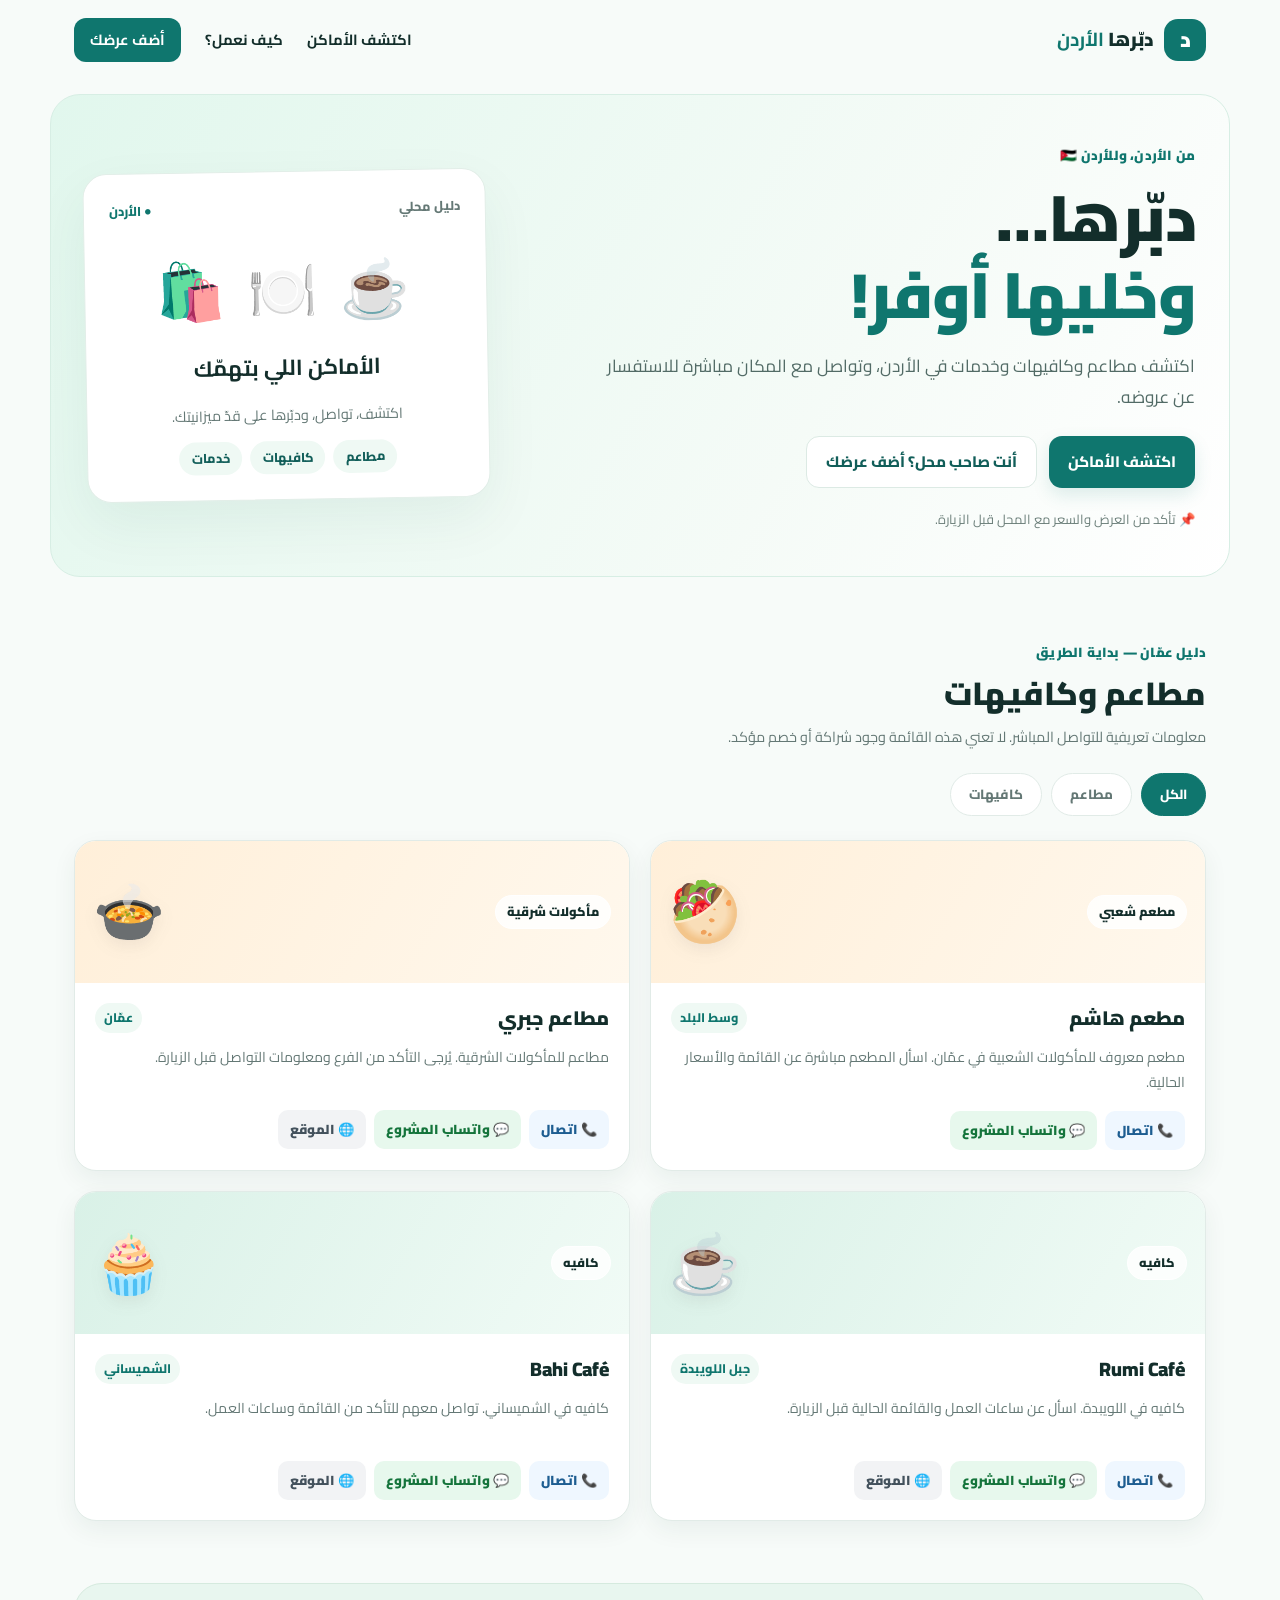
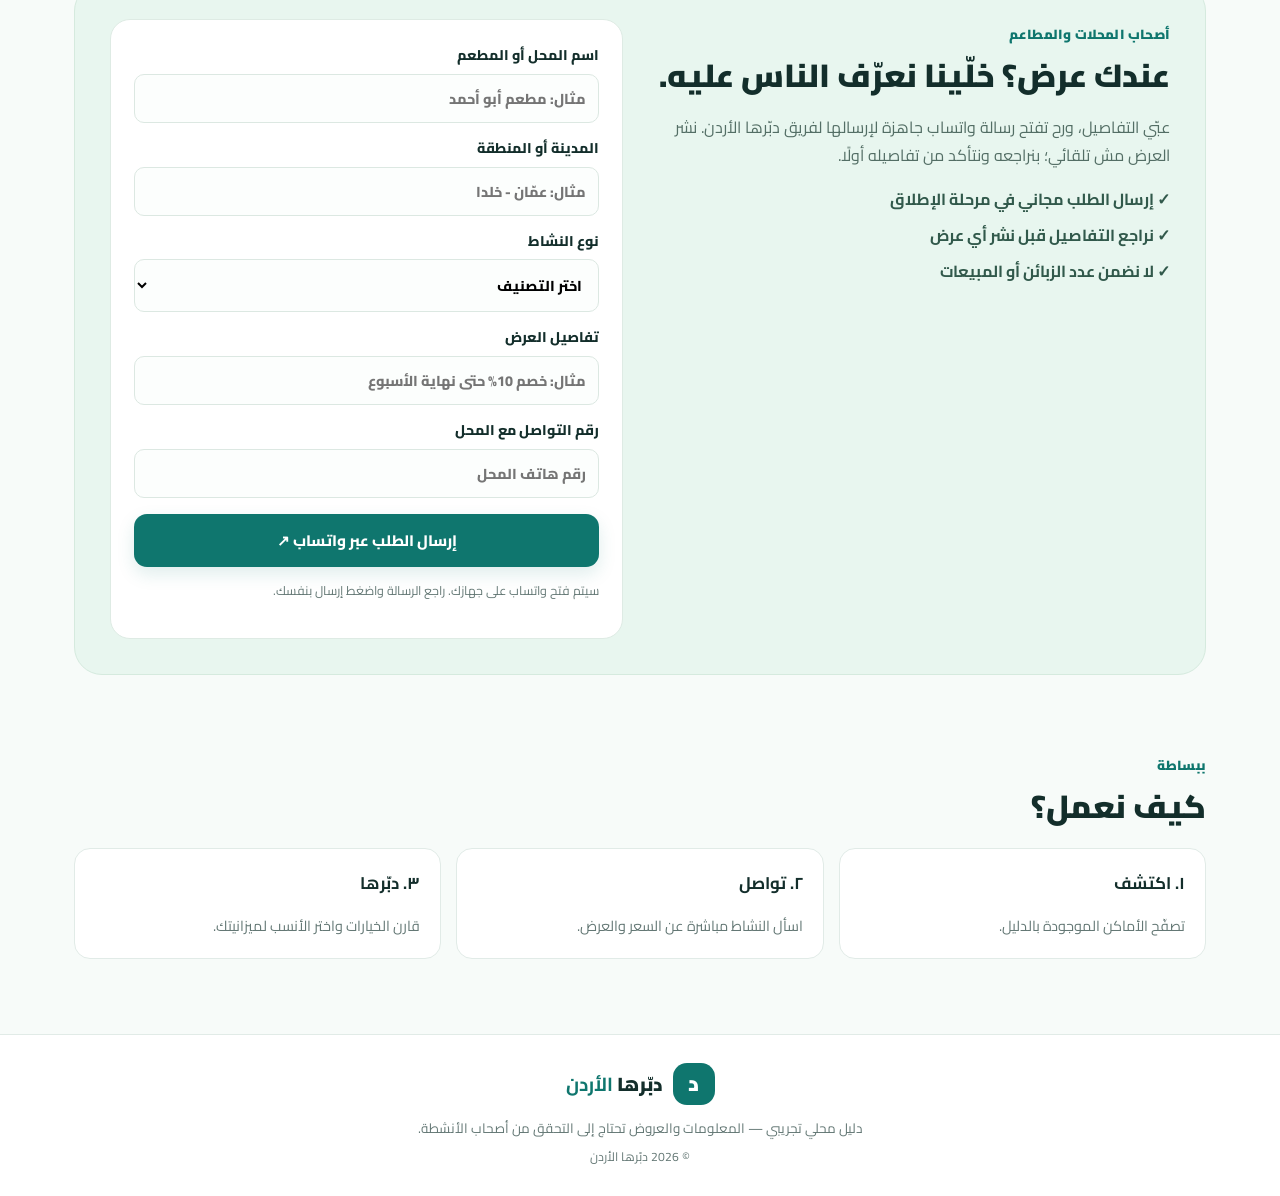
==== commit 2c294e8b: "Add files via upload" ====
--- a/index.html
+++ b/index.html
@@ -4,92 +4,78 @@
   <meta charset="utf-8">
   <meta name="viewport" content="width=device-width, initial-scale=1">
   <meta name="theme-color" content="#0f766e">
-  <meta name="description" content="دبّرها الأردن - اكتشف عروض ومحلات وخدمات محلية في الأردن.">
-  <title>دبّرها الأردن | وفّرها بذكاء</title>
+  <meta name="description" content="دبّرها الأردن — اكتشف مطاعم وكافيهات وخدمات وعروض في الأردن.">
+  <title>دبّرها الأردن | عروض ومحلات قريبة منك</title>
   <link rel="manifest" href="manifest.json">
   <link rel="stylesheet" href="styles.css">
 </head>
 <body>
-  <div class="announcement"><span>🇯🇴</span> دليلك المحلي للعروض والخدمات في الأردن <span class="announcement-tag">نسخة تجريبية</span></div>
-  <header class="site-header">
-    <a class="brand" href="#" aria-label="دبّرها الأردن - الرئيسية">
-      <span class="brand-icon">د</span>
-      <span class="brand-text"><strong>دبّرها</strong><small>الأردن</small></span>
-    </a>
-    <nav class="desktop-nav" aria-label="التنقل">
-      <a href="#discover">اكتشف</a><a href="#categories">التصنيفات</a><a href="#business">لأصحاب المحلات</a>
-    </nav>
-    <button id="addBtn" class="button button-primary header-button" type="button">＋ أضف إعلانك</button>
+  <header class="topbar">
+    <a class="brand" href="#" aria-label="دبّرها الأردن - الرئيسية"><span class="brand-icon">د</span><span>دبّرها <b>الأردن</b></span></a>
+    <nav><a href="#places">اكتشف الأماكن</a><a href="#how">كيف نعمل؟</a><a class="nav-cta" href="#add-listing">أضف عرضك</a></nav>
   </header>
 
   <main>
     <section class="hero">
       <div class="hero-copy">
-        <div class="pill"><span class="pulse"></span> كل الأردن بين إيديك</div>
-        <h1>اللقطة الحلوة؟<br><span>بتلاقيها هون.</span></h1>
-        <p>اكتشف مطاعم وكافيهات في عمّان، واتصل أو افتح صفحة النشاط بسهولة.</p>
-        <div class="hero-benefits"><span>✓ اكتشف محلي</span><span>✓ قارن بسهولة</span><span>✓ وفّر أكثر</span></div>
+        <span class="eyebrow">من الأردن، وللأردن 🇯🇴</span>
+        <h1>دبّرها…<br><em>وخليها أوفر!</em></h1>
+        <p>اكتشف مطاعم وكافيهات وخدمات في الأردن، وتواصل مع المكان مباشرة للاستفسار عن عروضه.</p>
+        <div class="hero-actions"><a class="button primary" href="#places">اكتشف الأماكن</a><a class="button light" href="#add-listing">أنت صاحب محل؟ أضف عرضك</a></div>
+        <div class="trust-note">📌 تأكد من العرض والسعر مع المحل قبل الزيارة.</div>
       </div>
-      <div class="hero-art" aria-hidden="true">
-        <div class="art-orbit orbit-one"></div><div class="art-orbit orbit-two"></div>
-        <div class="art-card main-art-card"><span class="art-spark">✦</span><div class="art-emoji">🛍️</div><strong>لقطات بتستاهل</strong><small>كلها بمكان واحد</small></div>
-        <div class="floating-chip chip-top">🏷️ عروض محلية</div>
-        <div class="floating-chip chip-bottom">☕ قهوتك الجاية علينا؟</div>
-      </div>
-      <div class="search-panel">
-        <label class="search-input"><span>⌕</span><input id="searchInput" type="search" placeholder="شو بدك تلاقي اليوم؟" aria-label="ابحث عن عروض وخدمات"></label>
-        <label class="city-picker"><span>📍</span><select id="citySelect" aria-label="اختر المدينة"><option value="الكل">كل الأردن</option><option>عمّان</option><option>إربد</option><option>الزرقاء</option><option>العقبة</option><option>السلط</option><option>مادبا</option><option>جرش</option><option>الكرك</option></select></label>
-        <button class="button button-dark" id="searchBtn" type="button">ابحث الآن <span>←</span></button>
+      <div class="hero-card">
+        <div class="hero-card-top"><span>دليل محلي</span><span class="live-dot">● الأردن</span></div>
+        <div class="hero-emoji">☕ 🍽️ 🛍️</div>
+        <h2>الأماكن اللي بتهمّك</h2>
+        <p>اكتشف، تواصل، ودبّرها على قدّ ميزانيتك.</p>
+        <div class="mini-pills"><span>مطاعم</span><span>كافيهات</span><span>خدمات</span></div>
       </div>
     </section>
 
-    <section class="content-section" id="discover">
-      <div class="section-top">
-        <div><div class="eyebrow">على ذوقك وبالقرب منك</div><h2>اكتشف دبّرها <span class="title-dot">.</span></h2><p class="section-subtitle">اختار التصنيف، وخلّينا نساعدك تلاقي اللي بدك إياه.</p></div>
-        <span id="resultsCount" class="results-count"></span>
+    <section class="section" id="places">
+      <div class="section-heading"><div><span class="eyebrow">دليل عمّان — بداية الطريق</span><h2>مطاعم وكافيهات</h2><p>معلومات تعريفية للتواصل المباشر. لا تعني هذه القائمة وجود شراكة أو خصم مؤكد.</p></div></div>
+      <div class="filters" role="group" aria-label="تصفية الأماكن">
+        <button class="filter active" data-filter="all">الكل</button>
+        <button class="filter" data-filter="restaurant">مطاعم</button>
+        <button class="filter" data-filter="cafe">كافيهات</button>
       </div>
-      <div class="categories" id="categories" aria-label="التصنيفات">
-        <button class="category active" data-category="الكل"><span>✨</span> الكل</button>
-        <button class="category" data-category="عروض"><span>🏷️</span> عروض</button>
-        <button class="category" data-category="مطاعم"><span>🍔</span> مطاعم</button>
-        <button class="category" data-category="كافيهات"><span>☕</span> كافيهات</button>
-        <button class="category" data-category="خدمات"><span>🛠️</span> خدمات</button>
-        <button class="category" data-category="تسوق"><span>🛍️</span> تسوّق</button>
+      <div class="cards" id="places-grid">
+        <article class="place-card" data-category="restaurant">
+          <div class="place-cover cover-food"><span class="category-tag">مطعم شعبي</span><span class="place-emoji">🥙</span></div>
+          <div class="place-body"><div class="place-title"><h3>مطعم هاشم</h3><span class="area">وسط البلد</span></div><p>مطعم معروف للمأكولات الشعبية في عمّان. اسأل المطعم مباشرة عن القائمة والأسعار الحالية.</p><div class="place-actions"><a class="small-button phone" href="tel:+96265858101">📞 اتصال</a><a class="small-button whatsapp" href="https://wa.me/962778224069?text=%D9%85%D8%B1%D8%AD%D8%A8%D8%A7%D8%8C%20%D8%A3%D8%B1%D8%BA%D8%A8%20%D8%A8%D8%A7%D9%84%D8%A7%D8%B3%D8%AA%D9%81%D8%B3%D8%A7%D8%B1%20%D8%B9%D9%86%20%D8%A5%D8%B6%D8%A7%D9%81%D8%A9%20%D8%B9%D8%B1%D8%B6%20%D9%84%D9%85%D8%B7%D8%B9%D9%85%D9%83%20%D8%B9%D9%84%D9%89%20%D8%AF%D8%A8%D9%91%D8%B1%D9%87%D8%A7%20%D8%A7%D9%84%D8%A3%D8%B1%D8%AF%D9%86." target="_blank" rel="noopener">💬 واتساب المشروع</a></div></div>
+        </article>
+        <article class="place-card" data-category="restaurant">
+          <div class="place-cover cover-food"><span class="category-tag">مأكولات شرقية</span><span class="place-emoji">🍲</span></div>
+          <div class="place-body"><div class="place-title"><h3>مطاعم جبري</h3><span class="area">عمّان</span></div><p>مطاعم للمأكولات الشرقية. يُرجى التأكد من الفرع ومعلومات التواصل قبل الزيارة.</p><div class="place-actions"><a class="small-button phone" href="tel:+962795681700">📞 اتصال</a><a class="small-button whatsapp" href="https://wa.me/962778224069?text=%D9%85%D8%B1%D8%AD%D8%A8%D8%A7%D8%8C%20%D8%A3%D8%B1%D8%BA%D8%A8%20%D8%A8%D8%A7%D9%84%D8%A7%D8%B3%D8%AA%D9%81%D8%B3%D8%A7%D8%B1%20%D8%B9%D9%86%20%D8%A5%D8%B6%D8%A7%D9%81%D8%A9%20%D8%B9%D8%B1%D8%B6%20لمحلي%20على%20دبّرها%20الأردن." target="_blank" rel="noopener">💬 واتساب المشروع</a><a class="small-button website" href="https://www.jabri.com.jo/" target="_blank" rel="noopener">🌐 الموقع</a></div></div>
+        </article>
+        <article class="place-card" data-category="cafe">
+          <div class="place-cover cover-cafe"><span class="category-tag">كافيه</span><span class="place-emoji">☕</span></div>
+          <div class="place-body"><div class="place-title"><h3>Rumi Café</h3><span class="area">جبل اللويبدة</span></div><p>كافيه في اللويبدة. اسأل عن ساعات العمل والقائمة الحالية قبل الزيارة.</p><div class="place-actions"><a class="small-button phone" href="tel:+96264644131">📞 اتصال</a><a class="small-button whatsapp" href="https://wa.me/962778224069?text=%D9%85%D8%B1%D8%AD%D8%A8%D8%A7%D8%8C%20%D8%A3%D8%B1%D8%BA%D8%A8%20%D8%A8%D8%A7%D9%84%D8%A7%D8%B3%D8%AA%D9%81%D8%B3%D8%A7%D8%B1%20%D8%B9%D9%86%20%D8%A5%D8%B6%D8%A7%D9%81%D8%A9%20%D8%B9%D8%B1%D8%B6%20لمحلي%20على%20دبّرها%20الأردن." target="_blank" rel="noopener">💬 واتساب المشروع</a><a class="small-button website" href="https://www.rumijordan.com/" target="_blank" rel="noopener">🌐 الموقع</a></div></div>
+        </article>
+        <article class="place-card" data-category="cafe">
+          <div class="place-cover cover-cafe"><span class="category-tag">كافيه</span><span class="place-emoji">🧁</span></div>
+          <div class="place-body"><div class="place-title"><h3>Bahi Café</h3><span class="area">الشميساني</span></div><p>كافيه في الشميساني. تواصل معهم للتأكد من القائمة وساعات العمل.</p><div class="place-actions"><a class="small-button phone" href="tel:+96264654700">📞 اتصال</a><a class="small-button whatsapp" href="https://wa.me/962778224069?text=%D9%85%D8%B1%D8%AD%D8%A8%D8%A7%D8%8C%20%D8%A3%D8%B1%D8%BA%D8%A8%20%D8%A8%D8%A7%D9%84%D8%A7%D8%B3%D8%AA%D9%81%D8%B3%D8%A7%D8%B1%20%D8%B9%D9%86%20%D8%A5%D8%B6%D8%A7%D9%81%D8%A9%20%D8%B9%D8%B1%D8%B6%20لمحلي%20على%20دبّرها%20الأردن." target="_blank" rel="noopener">💬 واتساب المشروع</a><a class="small-button website" href="https://www.bahijordan.com/" target="_blank" rel="noopener">🌐 الموقع</a></div></div>
+        </article>
       </div>
-      <div id="cards" class="cards" aria-live="polite"></div>
-      <div id="emptyState" class="empty hidden"><span>🔎</span><h3>ما لقينا نتائج</h3><p>جرّب كلمة ثانية أو غيّر المدينة والتصنيف.</p></div>
-      <p class="disclaimer">تنويه: هذه قائمة دليل عام لمعلومات تواصل منشورة علنًا، وليست شراكة أو إعلانًا مدفوعًا. لا توجد عروض مؤكدة حاليًا؛ تحقّق من المعلومات مع النشاط قبل الزيارة. زر واتساب يفتح رسالة جاهزة لتختار جهة الاتصال بنفسك، ولا يعني أن رقم النشاط مسجّل على واتساب.</p>
     </section>
 
-    <section class="business-section" id="business">
-      <div class="business-illustration" aria-hidden="true">📣</div>
-      <div class="business-copy"><span class="eyebrow light">لأصحاب المحلات والمشاريع</span><h2>خلّي الناس تعرفك.</h2><p>عندك محل أو خدمة بالأردن؟ جهّز طلب إضافة نشاطك إلى دليل دبّرها.</p></div>
-      <button id="ctaAddBtn" class="button button-white" type="button">أضف نشاطك <span>←</span></button>
+    <section class="add-section" id="add-listing">
+      <div><span class="eyebrow">أصحاب المحلات والمطاعم</span><h2>عندك عرض؟ خلّينا نعرّف الناس عليه.</h2><p>عبّي التفاصيل، ورح تفتح رسالة واتساب جاهزة لإرسالها لفريق دبّرها الأردن. نشر العرض مش تلقائي؛ بنراجعه ونتأكد من تفاصيله أولًا.</p><ul><li>✓ إرسال الطلب مجاني في مرحلة الإطلاق</li><li>✓ نراجع التفاصيل قبل نشر أي عرض</li><li>✓ لا نضمن عدد الزبائن أو المبيعات</li></ul></div>
+      <form id="listing-form" class="listing-form">
+        <label>اسم المحل أو المطعم<input name="business" required maxlength="100" placeholder="مثال: مطعم أبو أحمد"></label>
+        <label>المدينة أو المنطقة<input name="area" required maxlength="100" placeholder="مثال: عمّان - خلدا"></label>
+        <label>نوع النشاط<select name="type" required><option value="">اختر التصنيف</option><option>مطعم</option><option>كافيه</option><option>حلويات</option><option>ملابس</option><option>موبايلات وإلكترونيات</option><option>خدمات</option><option>غير ذلك</option></select></label>
+        <label>تفاصيل العرض<input name="offer" required maxlength="240" placeholder="مثال: خصم 10% حتى نهاية الأسبوع"></label>
+        <label>رقم التواصل مع المحل<input name="contact" required inputmode="tel" maxlength="30" placeholder="رقم هاتف المحل"></label>
+        <button class="button primary submit-button" type="submit">إرسال الطلب عبر واتساب ↗</button>
+        <p class="form-note">سيتم فتح واتساب على جهازك. راجع الرسالة واضغط إرسال بنفسك.</p>
+        <div id="form-status" class="form-status" role="status" aria-live="polite"></div>
+      </form>
     </section>
+    <section class="section how" id="how"><span class="eyebrow">ببساطة</span><h2>كيف نعمل؟</h2><div class="how-grid"><div><b>١. اكتشف</b><p>تصفّح الأماكن الموجودة بالدليل.</p></div><div><b>٢. تواصل</b><p>اسأل النشاط مباشرة عن السعر والعرض.</p></div><div><b>٣. دبّرها</b><p>قارن الخيارات واختر الأنسب لميزانيتك.</p></div></div></section>
   </main>
-
-  <footer class="site-footer">
-    <a class="brand footer-brand" href="#"><span class="brand-icon">د</span><span class="brand-text"><strong>دبّرها</strong><small>الأردن</small></span></a>
-    <span>فكرة محلية، بتكبر فيك 🇯🇴</span><small>نسخة تجريبية أولى</small>
-  </footer>
-
-  <dialog id="listingDialog">
-    <form id="listingForm" method="dialog">
-      <div class="dialog-head"><div><span class="eyebrow">خلّي الناس تلاقيك</span><h2>طلب إضافة إعلان</h2></div><button class="close-btn" type="button" id="closeDialog" aria-label="إغلاق">×</button></div>
-      <p class="form-note">عبّي التفاصيل، ورح نجهّزلك رسالة تقدر تنسخها وترسلها. الطلب لا يُحفظ تلقائياً على الموقع حالياً.</p>
-      <label>اسم المحل أو الخدمة<input name="name" required maxlength="80" placeholder="مثلاً: مخبز الحارة"></label>
-      <div class="form-grid">
-        <label>نوع النشاط<select name="category" required><option value="عروض">عروض</option><option>مطاعم</option><option>كافيهات</option><option>خدمات</option><option>تسوق</option></select></label>
-        <label>المدينة<select name="city" required><option>عمّان</option><option>إربد</option><option>الزرقاء</option><option>العقبة</option><option>السلط</option><option>مادبا</option><option>جرش</option><option>الكرك</option></select></label>
-      </div>
-      <label>وصف مختصر<input name="description" required maxlength="160" placeholder="شو بتقدّم؟"></label>
-      <label>رقم واتساب أو هاتف (اختياري)<input name="phone" inputmode="tel" placeholder="07xxxxxxxx"></label>
-      <div class="dialog-actions"><button class="button button-primary" type="submit">جهّز رسالة الطلب</button><button class="button button-muted" type="button" id="cancelDialog">إلغاء</button></div>
-      <textarea id="generatedMessage" class="generated-message hidden" readonly aria-label="رسالة الطلب"></textarea>
-      <button id="copyMessage" class="button button-dark hidden" type="button">انسخ الرسالة</button>
-      <p id="formStatus" class="form-status" role="status"></p>
-    </form>
-  </dialog>
+  <footer><a class="brand footer-brand" href="#"><span class="brand-icon">د</span><span>دبّرها <b>الأردن</b></span></a><p>دليل محلي تجريبي — المعلومات والعروض تحتاج إلى التحقق من أصحاب الأنشطة.</p><small>© <span id="year"></span> دبّرها الأردن</small></footer>
   <script src="app.js"></script>
 </body>
 </html>
--- a/styles.css
+++ b/styles.css
@@ -1,10 +1,5 @@
 @import url('https://fonts.googleapis.com/css2?family=Cairo:wght@400;500;600;700;800;900&display=swap');
-:root{--ink:#142a2b;--muted:#637574;--green:#0f766e;--green-dark:#075e58;--mint:#dff6ee;--cream:#fbfaf6;--line:#e3eae6;--orange:#f3a64a;--shadow:0 18px 50px rgba(16,54,48,.09)}
-*{box-sizing:border-box}html{scroll-behavior:smooth}body{margin:0;background:var(--cream);color:var(--ink);font-family:'Cairo',Tahoma,Arial,sans-serif;line-height:1.65}.announcement{display:flex;justify-content:center;align-items:center;gap:9px;background:#123d39;color:#eafaf4;padding:8px 16px;font-size:12px;font-weight:700}.announcement-tag{border:1px solid #75b8a5;border-radius:99px;padding:0 9px;font-size:10px;color:#c5f3e2}.site-header{height:82px;max-width:1180px;margin:auto;padding:0 24px;display:flex;align-items:center;justify-content:space-between;gap:24px}.brand{display:flex;align-items:center;gap:10px;text-decoration:none;color:inherit}.brand-icon{display:grid;place-items:center;width:44px;height:44px;background:var(--green);color:white;border-radius:15px 15px 15px 5px;font-size:25px;font-weight:900;box-shadow:0 7px 15px #0f766e2b}.brand-text{display:flex;flex-direction:column;line-height:1.15}.brand-text strong{font-size:22px;font-weight:900}.brand-text small{font-size:11px;letter-spacing:2px;color:var(--green);font-weight:800}.desktop-nav{display:flex;gap:30px}.desktop-nav a{font-size:14px;font-weight:700;text-decoration:none;color:#526765;transition:.2s}.desktop-nav a:hover{color:var(--green)}.button{border:0;border-radius:13px;padding:12px 20px;font:700 14px 'Cairo',sans-serif;cursor:pointer;transition:transform .2s,box-shadow .2s,background .2s;display:inline-flex;align-items:center;justify-content:center;gap:10px}.button:hover{transform:translateY(-2px)}.button-primary{background:var(--green);color:#fff;box-shadow:0 8px 18px #0f766e25}.button-primary:hover{background:var(--green-dark)}.button-dark{background:#173d39;color:white}.button-muted{background:#edf2ef;color:#38514e}.button-white{background:white;color:var(--green-dark);white-space:nowrap}.header-button{padding:10px 17px}
-.hero{position:relative;overflow:hidden;background:linear-gradient(115deg,#e2f7ed 0%,#eaf7f3 55%,#f5f6e9 100%);padding:64px max(24px,calc((100% - 1132px)/2)) 100px;min-height:420px}.hero:before{content:"";position:absolute;width:440px;height:440px;border-radius:50%;background:#ffffff60;left:-120px;top:-170px}.hero-copy{position:relative;z-index:2;max-width:610px}.pill{display:inline-flex;align-items:center;gap:9px;padding:7px 13px;border:1px solid #b6dfd0;background:#ffffffa6;border-radius:99px;color:#276b5e;font-size:12px;font-weight:800}.pulse{width:7px;height:7px;border-radius:50%;background:#e8a14c;box-shadow:0 0 0 4px #e8a14c25}.hero h1{font-size:clamp(40px,5.4vw,64px);line-height:1.25;letter-spacing:-1.8px;margin:18px 0 14px;font-weight:900}.hero h1 span{color:var(--green)}.hero-copy>p{font-size:16px;color:#5b716d;max-width:520px;margin:0;line-height:2}.hero-benefits{display:flex;gap:20px;flex-wrap:wrap;margin-top:22px;color:#47756c;font-size:12px;font-weight:800}.hero-art{position:absolute;left:max(7%,calc((100% - 1110px)/2));top:38px;width:340px;height:285px}.art-orbit{position:absolute;border:1px solid #8dcbb6;border-radius:50%;transform:rotate(-25deg)}.orbit-one{width:320px;height:220px;left:4px;top:35px}.orbit-two{width:275px;height:195px;left:27px;top:50px;transform:rotate(30deg)}.main-art-card{position:absolute;top:65px;left:77px;width:180px;height:172px;background:#fff;border:1px solid #e0eee8;border-radius:25px;box-shadow:0 22px 45px #174f4120;display:flex;align-items:center;justify-content:center;flex-direction:column;transform:rotate(-5deg)}.art-emoji{font-size:55px;line-height:1.2}.main-art-card strong{font-size:15px;margin-top:8px}.main-art-card small{color:#79908b;font-size:11px}.art-spark{position:absolute;left:18px;top:10px;color:#f3a64a;font-size:26px}.floating-chip{position:absolute;background:#fff;padding:9px 13px;border-radius:12px;box-shadow:0 10px 25px #174f4118;font-size:12px;font-weight:800;white-space:nowrap}.chip-top{top:42px;right:0;transform:rotate(5deg)}.chip-bottom{bottom:18px;left:0;transform:rotate(3deg)}.search-panel{position:absolute;z-index:3;bottom:-34px;left:50%;transform:translateX(-50%);width:min(930px,calc(100% - 48px));display:flex;align-items:center;gap:12px;padding:13px;background:white;border:1px solid #e6eeea;border-radius:20px;box-shadow:var(--shadow)}.search-input{flex:1;display:flex;align-items:center;gap:12px;min-width:0;padding:0 14px}.search-input span{font-size:30px;color:var(--green);line-height:1}.search-input input{border:0;outline:0;width:100%;min-width:0;font:500 14px 'Cairo',sans-serif;color:var(--ink);background:transparent}.city-picker{display:flex;align-items:center;gap:8px;padding:0 14px;border-right:1px solid var(--line);color:#53706b}.city-picker select{border:0;outline:0;background:transparent;color:var(--ink);font:700 13px 'Cairo',sans-serif;cursor:pointer}.search-panel .button{padding:12px 20px}
-.content-section{max-width:1180px;margin:0 auto;padding:94px 24px 60px}.section-top{display:flex;align-items:flex-end;justify-content:space-between;gap:20px}.eyebrow{font-size:12px;color:var(--green);font-weight:900;letter-spacing:.2px}.section-top h2{font-size:32px;line-height:1.3;margin:7px 0 5px;font-weight:900}.title-dot{color:var(--orange)}.section-subtitle{margin:0;color:#758581;font-size:13px}.results-count{font-size:12px;font-weight:800;color:#69817b;background:#edf4ef;padding:8px 13px;border-radius:99px;white-space:nowrap}.categories{display:flex;gap:10px;flex-wrap:wrap;margin:28px 0 24px}.category{display:flex;align-items:center;gap:8px;border:1px solid #e2eae5;border-radius:13px;background:#fff;padding:10px 16px;color:#60726f;font:700 13px 'Cairo',sans-serif;cursor:pointer;transition:.2s}.category span{font-size:17px}.category:hover,.category.active{background:#e2f5ec;border-color:#b5e0d0;color:#0d6d61}.cards{display:grid;grid-template-columns:repeat(3,minmax(0,1fr));gap:18px}.listing-card{overflow:hidden;border:1px solid #e5ebe7;background:white;border-radius:19px;transition:transform .2s,box-shadow .2s}.listing-card:hover{transform:translateY(-4px);box-shadow:0 15px 35px #193f3612}.card-cover{height:145px;display:flex;align-items:center;justify-content:center;position:relative;overflow:hidden}.card-cover:before,.card-cover:after{content:"";position:absolute;border-radius:50%;background:#ffffff35}.card-cover:before{width:170px;height:170px;top:-70px;right:-30px}.card-cover:after{width:110px;height:110px;bottom:-70px;left:25px}.cover-emoji{position:relative;z-index:1;font-size:62px;filter:drop-shadow(0 9px 8px #183c3020)}.cover-food{background:linear-gradient(135deg,#ffe2c5,#fff2df)}.cover-coffee{background:linear-gradient(135deg,#ead9c9,#f8efe5)}.cover-shop{background:linear-gradient(135deg,#d8e7ff,#edf2ff)}.cover-service{background:linear-gradient(135deg,#d8f0e4,#eff9f3)}.cover-deal{background:linear-gradient(135deg,#fce1d7,#fff0e8)}.cover-market{background:linear-gradient(135deg,#f7e7a9,#fff7d9)}.card-badge{position:absolute;top:13px;right:13px;background:#fff;color:#176b5e;border-radius:99px;padding:4px 10px;font-size:10px;font-weight:900;z-index:2}.card-body{padding:16px 17px 17px}.card-meta{display:flex;align-items:center;justify-content:space-between;gap:10px;color:#82928e;font-size:11px}.card-meta .category-label{background:#f0f5f1;padding:3px 8px;border-radius:7px;color:#54746a}.card-body h3{margin:10px 0 4px;font-size:17px;font-weight:900}.card-body p{margin:0;color:#6e7e79;font-size:12px;line-height:1.9;min-height:45px}.card-bottom{display:flex;align-items:center;justify-content:space-between;gap:10px;margin-top:14px;padding-top:13px;border-top:1px solid #eef1ee}.card-city{font-size:11px;color:#6f827c}.card-link{font-size:11px;font-weight:900;color:var(--green);background:none;border:0;padding:4px;cursor:pointer}
-.business-address{font-size:11px!important;min-height:0!important;margin-top:5px!important}.contact-actions{display:flex;gap:6px;flex-wrap:wrap;margin-top:13px}.contact-button{display:inline-flex;align-items:center;justify-content:center;flex:1 1 auto;min-height:35px;padding:7px 9px;border-radius:9px;text-decoration:none;font-family:inherit;font-size:11px;font-weight:900;border:1px solid #dce9e1}.call-button{background:#e5f7ed;color:#176b4b}.whatsapp-button{background:#e7f8ed;color:#137342}.site-button{background:#f5f7f5;color:#49645a}.contact-button:hover{filter:brightness(.97);transform:translateY(-1px)}.empty{text-align:center;padding:45px 15px;color:#758581}.empty>span{font-size:35px}.empty h3{margin:5px}.hidden{display:none!important}.disclaimer{font-size:11px;color:#8a9892;margin:25px 0 0;line-height:1.9}
-.business-section{max-width:1132px;margin:0 auto 65px;border-radius:24px;padding:32px 40px;background:linear-gradient(110deg,#0c625b,#17413d);color:white;display:flex;align-items:center;gap:25px;position:relative;overflow:hidden}.business-section:after{content:"";position:absolute;width:260px;height:260px;border:1px solid #ffffff18;border-radius:50%;left:-50px;top:-120px}.business-illustration{display:grid;place-items:center;flex:0 0 75px;width:75px;height:75px;border-radius:23px;background:#ffffff19;font-size:38px}.business-copy{flex:1;position:relative;z-index:1}.eyebrow.light{color:#a9e5d1}.business-copy h2{margin:3px 0 2px;font-size:27px;font-weight:900}.business-copy p{margin:0;color:#d0e3dd;font-size:13px}.site-footer{max-width:1180px;margin:auto;padding:24px;display:flex;align-items:center;justify-content:space-between;gap:20px;border-top:1px solid var(--line);color:#778681;font-size:12px}.footer-brand .brand-icon{width:36px;height:36px;border-radius:12px 12px 12px 4px;font-size:20px}.footer-brand .brand-text strong{font-size:18px}.site-footer>small{color:#9aa6a1}
-dialog{border:0;border-radius:22px;padding:0;width:min(520px,calc(100% - 28px));box-shadow:0 30px 100px #102d2b40;color:var(--ink)}dialog::backdrop{background:#102d2b85;backdrop-filter:blur(4px)}dialog form{padding:26px}.dialog-head{display:flex;justify-content:space-between;align-items:flex-start}.dialog-head h2{margin:4px 0;font-size:25px}.close-btn{border:0;background:#edf3ef;border-radius:10px;width:36px;height:36px;font-size:25px;cursor:pointer;color:#4d6862}.form-note{font-size:12px;color:#71817c;line-height:1.9;margin:8px 0 18px}dialog label{display:block;font-size:12px;font-weight:800;margin:12px 0;color:#48615b}dialog input,dialog select{display:block;width:100%;margin-top:6px;padding:11px 12px;border:1px solid #dfe8e2;border-radius:11px;font:500 13px 'Cairo',sans-serif;outline-color:#0f766e;background:#fff}dialog input:focus,dialog select:focus{border-color:#6bbba5}.form-grid{display:grid;grid-template-columns:1fr 1fr;gap:12px}.dialog-actions{display:flex;gap:10px;margin-top:20px}.dialog-actions .button{flex:1}.generated-message{width:100%;height:125px;margin-top:14px;border:1px solid #dfe8e2;border-radius:10px;padding:10px;font:12px 'Cairo',sans-serif;direction:rtl}.form-status{font-size:12px;color:var(--green);font-weight:800}
-@media(max-width:900px){.hero-art{left:0;opacity:.65;transform:scale(.82);transform-origin:left center}.hero-copy{max-width:560px}.hero-copy>p{max-width:460px}.cards{grid-template-columns:repeat(2,minmax(0,1fr))}.business-section{margin-inline:24px}.desktop-nav{gap:16px}}
-@media(max-width:650px){.announcement{font-size:10px}.site-header{height:70px;padding:0 16px}.desktop-nav{display:none}.brand-icon{width:39px;height:39px}.brand-text strong{font-size:19px}.header-button{font-size:12px;padding:9px 12px}.hero{padding:42px 20px 108px;min-height:455px}.hero-art{top:150px;left:-30px;opacity:.24;transform:scale(.8)}.hero-copy{max-width:100%}.hero h1{font-size:43px}.hero-copy>p{font-size:14px;max-width:95%}.hero-benefits{gap:12px;font-size:10px}.search-panel{width:calc(100% - 28px);bottom:-66px;display:grid;grid-template-columns:1fr auto;gap:8px;padding:11px;border-radius:16px}.search-input{grid-column:1/-1;padding:6px 9px}.city-picker{border:0;border-top:1px solid var(--line);padding:10px 8px 3px}.search-panel .button{padding:10px 12px;font-size:12px}.content-section{padding:108px 16px 42px}.section-top h2{font-size:27px}.section-subtitle{font-size:12px}.categories{gap:7px;margin:22px 0 18px}.category{padding:8px 11px;font-size:11px}.category span{font-size:15px}.cards{grid-template-columns:1fr;gap:13px}.card-cover{height:130px}.card-body p{min-height:0}.business-section{margin:0 16px 35px;padding:23px 20px;display:grid;grid-template-columns:55px 1fr;gap:13px}.business-illustration{width:55px;height:55px;flex-basis:55px;font-size:28px;border-radius:17px}.business-copy h2{font-size:22px}.business-copy p{font-size:11px}.business-section>.button{grid-column:1/-1;width:100%}.site-footer{padding:20px 16px;flex-wrap:wrap;font-size:11px}.site-footer>small{width:100%}.form-grid{grid-template-columns:1fr}.dialog-actions{flex-direction:column}dialog form{padding:20px}}
+:root{--green:#0f766e;--green-dark:#115e59;--mint:#dff7ed;--ink:#132e2b;--muted:#647875;--line:#e1ebe7;--white:#fff;--bg:#f7fbf9;--orange:#f3a65a}
+*{box-sizing:border-box}html{scroll-behavior:smooth}body{margin:0;background:var(--bg);color:var(--ink);font-family:"Cairo",Tahoma,Arial,sans-serif;line-height:1.75}a{color:inherit;text-decoration:none}.topbar{max-width:1180px;margin:auto;padding:18px 24px;display:flex;align-items:center;justify-content:space-between;gap:20px}.brand{display:inline-flex;align-items:center;gap:10px;font-weight:900;font-size:1.18rem}.brand b{color:var(--green)}.brand-icon{display:grid;place-items:center;width:42px;height:42px;border-radius:14px;background:var(--green);color:white;font-size:1.35rem}.topbar nav{display:flex;align-items:center;gap:24px;font-weight:700;font-size:.92rem}.topbar nav a:hover{color:var(--green)}.nav-cta{background:var(--green);color:white!important;padding:9px 16px;border-radius:12px}.hero{max-width:1180px;margin:14px auto 50px;padding:45px 34px;display:grid;grid-template-columns:1.25fr .75fr;align-items:center;gap:36px;background:linear-gradient(120deg,#e1f7ed,#f5fbf7 65%,#fff);border:1px solid #d7eee4;border-radius:30px;overflow:hidden}.eyebrow{display:inline-block;color:var(--green);font-size:.83rem;font-weight:900;letter-spacing:.2px}.hero h1{font-size:clamp(2.4rem,5vw,4.2rem);line-height:1.2;margin:12px 0 18px;font-weight:900;letter-spacing:-1.5px}.hero h1 em{font-style:normal;color:var(--green)}.hero-copy>p{max-width:610px;color:#526b66;font-size:1.08rem;margin-bottom:24px}.hero-actions{display:flex;gap:12px;flex-wrap:wrap}.button{display:inline-flex;justify-content:center;align-items:center;border:0;border-radius:13px;padding:12px 19px;font-family:inherit;font-size:.95rem;font-weight:800;cursor:pointer;transition:transform .15s,box-shadow .15s}.button:hover,.small-button:hover{transform:translateY(-2px)}.primary{background:var(--green);color:#fff;box-shadow:0 7px 18px #0f766e22}.light{background:white;border:1px solid #dceae4;color:var(--green-dark)}.trust-note{font-size:.82rem;color:#6d807b;margin-top:20px}.hero-card{background:white;border:1px solid #e2eee8;border-radius:24px;padding:25px;box-shadow:0 22px 55px #174d3910;transform:rotate(-1deg)}.hero-card-top{display:flex;justify-content:space-between;color:var(--muted);font-size:.8rem;font-weight:800}.live-dot{color:var(--green)}.hero-emoji{font-size:3.5rem;text-align:center;padding:22px 0 10px;letter-spacing:5px}.hero-card h2{text-align:center;font-size:1.35rem;margin:0}.hero-card p{text-align:center;color:var(--muted);font-size:.9rem}.mini-pills{display:flex;gap:8px;justify-content:center;flex-wrap:wrap}.mini-pills span{padding:5px 12px;background:#eff9f4;color:var(--green-dark);border-radius:30px;font-size:.8rem;font-weight:800}.section{max-width:1180px;margin:0 auto;padding:10px 24px 62px}.section-heading{display:flex;justify-content:space-between;align-items:end;gap:20px}.section h2,.add-section h2{font-size:2rem;line-height:1.35;margin:7px 0 8px;font-weight:900}.section-heading p{color:var(--muted);font-size:.9rem;margin:0}.filters{display:flex;gap:9px;margin:24px 0}.filter{border:1px solid var(--line);background:white;border-radius:999px;padding:8px 18px;font-family:inherit;font-weight:800;color:var(--muted);cursor:pointer}.filter.active,.filter:hover{background:var(--green);color:white;border-color:var(--green)}.cards{display:grid;grid-template-columns:repeat(2,minmax(0,1fr));gap:20px}.place-card{background:white;border:1px solid var(--line);border-radius:22px;overflow:hidden;box-shadow:0 9px 24px #173f3010;transition:transform .2s,box-shadow .2s}.place-card:hover{transform:translateY(-3px);box-shadow:0 16px 32px #173f3018}.place-cover{height:142px;display:flex;align-items:center;justify-content:space-between;padding:18px}.cover-food{background:linear-gradient(120deg,#ffefd9,#fff8ed)}.cover-cafe{background:linear-gradient(120deg,#d9f1e7,#f1fbf6)}.category-tag{background:#ffffffd9;border:1px solid #ffffff;border-radius:999px;padding:5px 11px;font-size:.78rem;font-weight:900}.place-emoji{font-size:3.6rem;filter:drop-shadow(0 6px 8px #4b4b4b15)}.place-body{padding:18px 20px 20px}.place-title{display:flex;justify-content:space-between;align-items:center;gap:12px}.place-title h3{margin:0;font-size:1.22rem;font-weight:900}.area{font-size:.78rem;color:var(--green);font-weight:800;background:#eff9f4;border-radius:999px;padding:4px 9px;white-space:nowrap}.place-body>p{color:var(--muted);font-size:.88rem;margin:10px 0 17px;min-height:48px}.place-actions{display:flex;gap:8px;flex-wrap:wrap}.small-button{display:inline-flex;align-items:center;justify-content:center;border-radius:10px;padding:8px 12px;font-size:.82rem;font-weight:900;transition:transform .15s}.phone{background:#eff7ff;color:#1d5d91}.whatsapp{background:#e7f8ed;color:#14743b}.website{background:#f2f3f5;color:#43515c}.add-section{max-width:1132px;margin:0 auto 65px;padding:35px;background:#e8f6ef;border:1px solid #d5eade;border-radius:28px;display:grid;grid-template-columns:1fr 1fr;gap:34px;align-items:start}.add-section>div>p{color:#536e65}.add-section ul{padding:0;list-style:none;display:grid;gap:8px;color:#31594b;font-weight:700}.listing-form{background:white;padding:23px;border-radius:20px;border:1px solid #deebe4;display:grid;gap:13px}.listing-form label{display:grid;gap:6px;font-weight:800;font-size:.88rem}.listing-form input,.listing-form select{width:100%;padding:11px 12px;border:1px solid #dce8e2;border-radius:10px;font:inherit;font-size:.9rem;background:#fcfefd;outline:none}.listing-form input:focus,.listing-form select:focus{border-color:var(--green);box-shadow:0 0 0 3px #0f766e17}.submit-button{width:100%;margin-top:3px}.form-note,.form-status{margin:0;color:var(--muted);font-size:.78rem}.form-status{color:var(--green-dark);font-weight:800}.how{padding-bottom:75px}.how-grid{display:grid;grid-template-columns:repeat(3,1fr);gap:15px;margin-top:20px}.how-grid>div{background:white;border:1px solid var(--line);border-radius:16px;padding:20px}.how-grid b{font-size:1.05rem}.how-grid p{margin-bottom:0;color:var(--muted);font-size:.9rem}footer{border-top:1px solid var(--line);background:#fff;text-align:center;padding:28px 20px;color:var(--muted);font-size:.84rem}.footer-brand{color:var(--ink)}footer p{margin:12px 0 4px}footer small{font-size:.76rem}
+@media(max-width:780px){.topbar{padding:14px 18px;align-items:flex-start}.topbar nav{gap:10px;flex-wrap:wrap;justify-content:flex-end;font-size:.82rem}.topbar nav>a:first-child,.topbar nav>a:nth-child(2){display:none}.hero{margin:8px 14px 35px;padding:28px 22px;grid-template-columns:1fr;gap:25px}.hero h1{font-size:3rem}.hero-card{transform:none}.section{padding:10px 16px 45px}.cards{grid-template-columns:1fr}.add-section{margin:0 14px 45px;padding:22px;grid-template-columns:1fr;gap:20px}.section h2,.add-section h2{font-size:1.7rem}.how-grid{grid-template-columns:1fr}.place-body>p{min-height:0}}
+@media(max-width:390px){.brand{font-size:1rem}.brand-icon{width:36px;height:36px}.nav-cta{padding:7px 10px}.hero h1{font-size:2.5rem}.place-title{align-items:flex-start;flex-direction:column;gap:5px}}
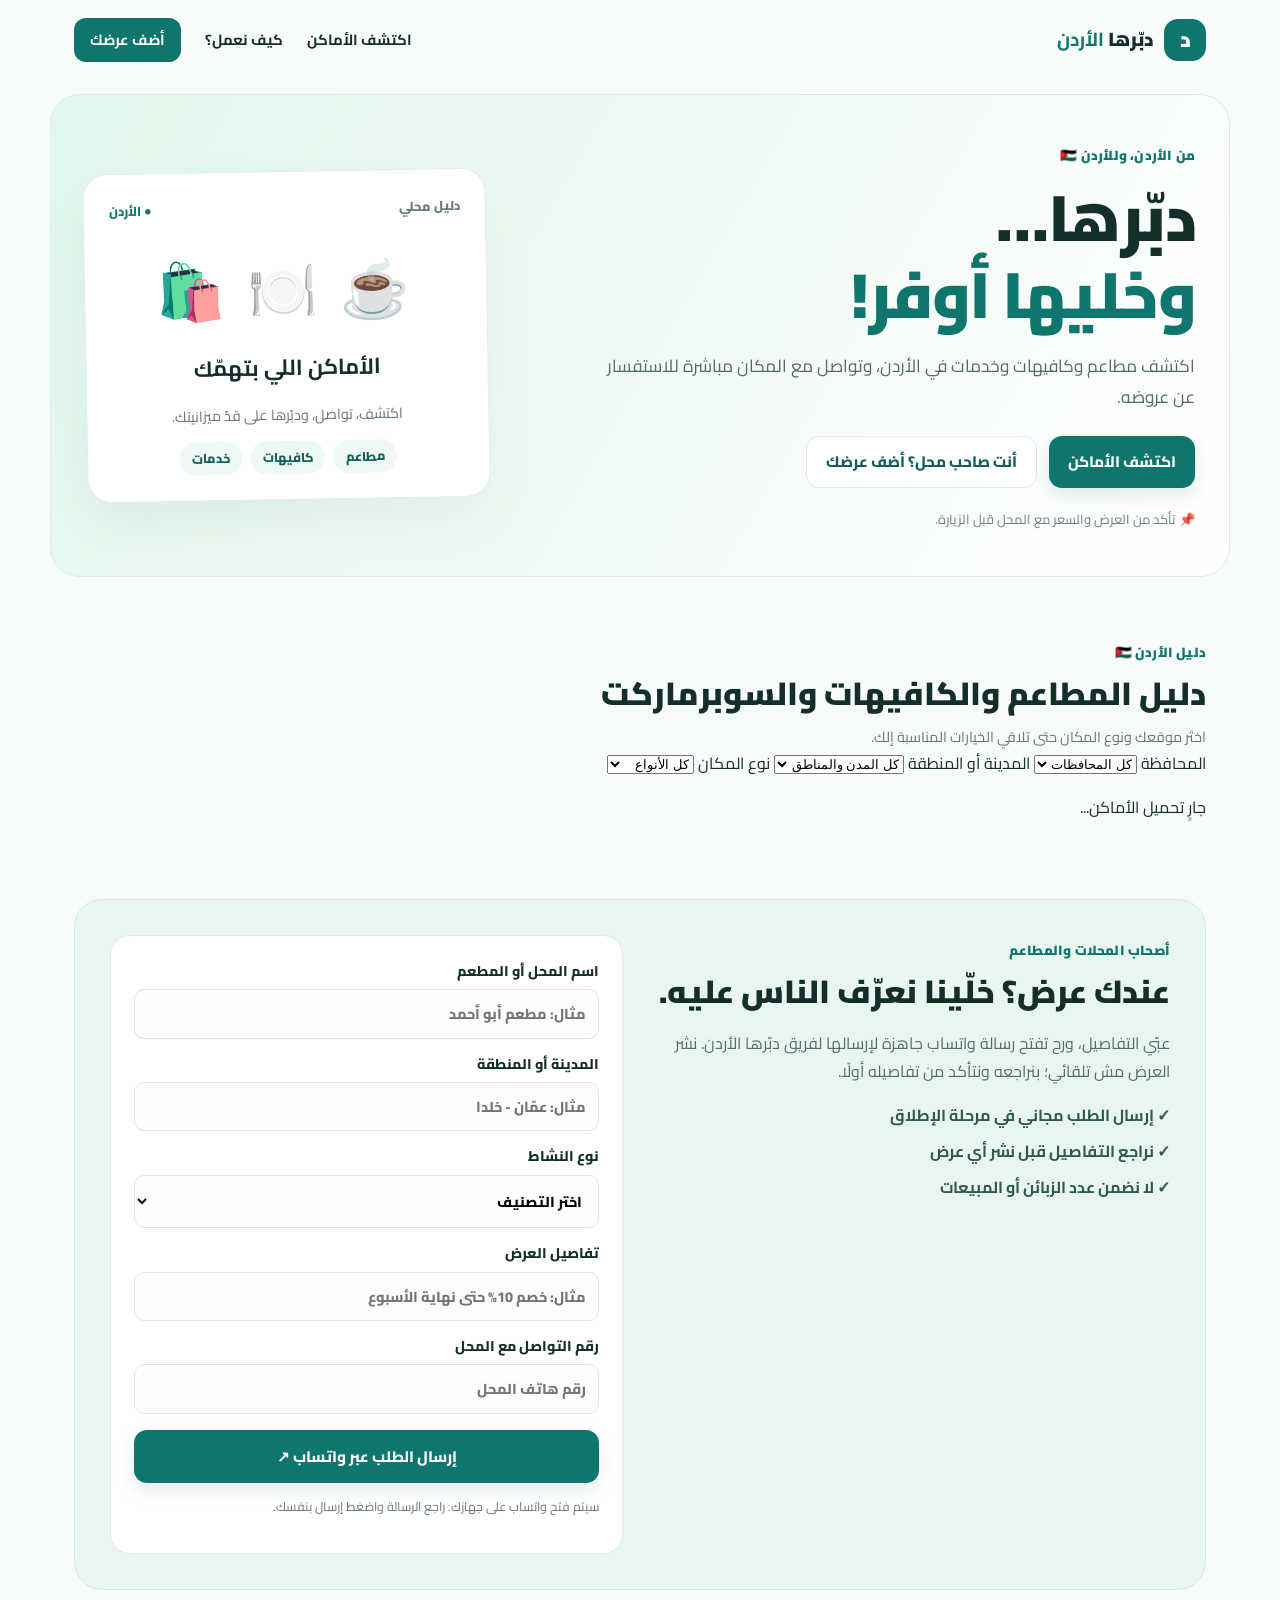
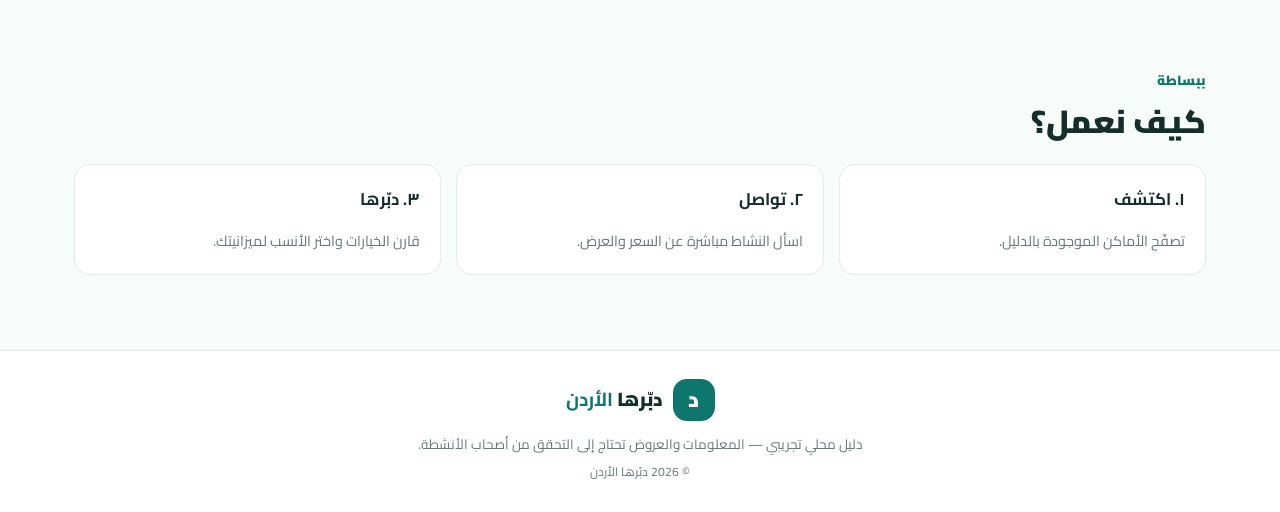
==== commit 3605fa60: "Update index.html" ====
--- a/index.html
+++ b/index.html
@@ -34,31 +34,56 @@
     </section>
 
     <section class="section" id="places">
-      <div class="section-heading"><div><span class="eyebrow">دليل عمّان — بداية الطريق</span><h2>مطاعم وكافيهات</h2><p>معلومات تعريفية للتواصل المباشر. لا تعني هذه القائمة وجود شراكة أو خصم مؤكد.</p></div></div>
-      <div class="filters" role="group" aria-label="تصفية الأماكن">
-        <button class="filter active" data-filter="all">الكل</button>
-        <button class="filter" data-filter="restaurant">مطاعم</button>
-        <button class="filter" data-filter="cafe">كافيهات</button>
-      </div>
-      <div class="cards" id="places-grid">
-        <article class="place-card" data-category="restaurant">
-          <div class="place-cover cover-food"><span class="category-tag">مطعم شعبي</span><span class="place-emoji">🥙</span></div>
-          <div class="place-body"><div class="place-title"><h3>مطعم هاشم</h3><span class="area">وسط البلد</span></div><p>مطعم معروف للمأكولات الشعبية في عمّان. اسأل المطعم مباشرة عن القائمة والأسعار الحالية.</p><div class="place-actions"><a class="small-button phone" href="tel:+96265858101">📞 اتصال</a><a class="small-button whatsapp" href="https://wa.me/962778224069?text=%D9%85%D8%B1%D8%AD%D8%A8%D8%A7%D8%8C%20%D8%A3%D8%B1%D8%BA%D8%A8%20%D8%A8%D8%A7%D9%84%D8%A7%D8%B3%D8%AA%D9%81%D8%B3%D8%A7%D8%B1%20%D8%B9%D9%86%20%D8%A5%D8%B6%D8%A7%D9%81%D8%A9%20%D8%B9%D8%B1%D8%B6%20%D9%84%D9%85%D8%B7%D8%B9%D9%85%D9%83%20%D8%B9%D9%84%D9%89%20%D8%AF%D8%A8%D9%91%D8%B1%D9%87%D8%A7%20%D8%A7%D9%84%D8%A3%D8%B1%D8%AF%D9%86." target="_blank" rel="noopener">💬 واتساب المشروع</a></div></div>
-        </article>
-        <article class="place-card" data-category="restaurant">
-          <div class="place-cover cover-food"><span class="category-tag">مأكولات شرقية</span><span class="place-emoji">🍲</span></div>
-          <div class="place-body"><div class="place-title"><h3>مطاعم جبري</h3><span class="area">عمّان</span></div><p>مطاعم للمأكولات الشرقية. يُرجى التأكد من الفرع ومعلومات التواصل قبل الزيارة.</p><div class="place-actions"><a class="small-button phone" href="tel:+962795681700">📞 اتصال</a><a class="small-button whatsapp" href="https://wa.me/962778224069?text=%D9%85%D8%B1%D8%AD%D8%A8%D8%A7%D8%8C%20%D8%A3%D8%B1%D8%BA%D8%A8%20%D8%A8%D8%A7%D9%84%D8%A7%D8%B3%D8%AA%D9%81%D8%B3%D8%A7%D8%B1%20%D8%B9%D9%86%20%D8%A5%D8%B6%D8%A7%D9%81%D8%A9%20%D8%B9%D8%B1%D8%B6%20لمحلي%20على%20دبّرها%20الأردن." target="_blank" rel="noopener">💬 واتساب المشروع</a><a class="small-button website" href="https://www.jabri.com.jo/" target="_blank" rel="noopener">🌐 الموقع</a></div></div>
-        </article>
-        <article class="place-card" data-category="cafe">
-          <div class="place-cover cover-cafe"><span class="category-tag">كافيه</span><span class="place-emoji">☕</span></div>
-          <div class="place-body"><div class="place-title"><h3>Rumi Café</h3><span class="area">جبل اللويبدة</span></div><p>كافيه في اللويبدة. اسأل عن ساعات العمل والقائمة الحالية قبل الزيارة.</p><div class="place-actions"><a class="small-button phone" href="tel:+96264644131">📞 اتصال</a><a class="small-button whatsapp" href="https://wa.me/962778224069?text=%D9%85%D8%B1%D8%AD%D8%A8%D8%A7%D8%8C%20%D8%A3%D8%B1%D8%BA%D8%A8%20%D8%A8%D8%A7%D9%84%D8%A7%D8%B3%D8%AA%D9%81%D8%B3%D8%A7%D8%B1%20%D8%B9%D9%86%20%D8%A5%D8%B6%D8%A7%D9%81%D8%A9%20%D8%B9%D8%B1%D8%B6%20لمحلي%20على%20دبّرها%20الأردن." target="_blank" rel="noopener">💬 واتساب المشروع</a><a class="small-button website" href="https://www.rumijordan.com/" target="_blank" rel="noopener">🌐 الموقع</a></div></div>
-        </article>
-        <article class="place-card" data-category="cafe">
-          <div class="place-cover cover-cafe"><span class="category-tag">كافيه</span><span class="place-emoji">🧁</span></div>
-          <div class="place-body"><div class="place-title"><h3>Bahi Café</h3><span class="area">الشميساني</span></div><p>كافيه في الشميساني. تواصل معهم للتأكد من القائمة وساعات العمل.</p><div class="place-actions"><a class="small-button phone" href="tel:+96264654700">📞 اتصال</a><a class="small-button whatsapp" href="https://wa.me/962778224069?text=%D9%85%D8%B1%D8%AD%D8%A8%D8%A7%D8%8C%20%D8%A3%D8%B1%D8%BA%D8%A8%20%D8%A8%D8%A7%D9%84%D8%A7%D8%B3%D8%AA%D9%81%D8%B3%D8%A7%D8%B1%20%D8%B9%D9%86%20%D8%A5%D8%B6%D8%A7%D9%81%D8%A9%20%D8%B9%D8%B1%D8%B6%20لمحلي%20على%20دبّرها%20الأردن." target="_blank" rel="noopener">💬 واتساب المشروع</a><a class="small-button website" href="https://www.bahijordan.com/" target="_blank" rel="noopener">🌐 الموقع</a></div></div>
-        </article>
-      </div>
-    </section>
+   
+  <div class="section-heading">
+    <div>
+      <span class="eyebrow">دليل الأردن 🇯🇴</span>
+      <h2>دليل المطاعم والكافيهات والسوبرماركت</h2>
+      <p>اختَر موقعك ونوع المكان حتى تلاقي الخيارات المناسبة إلك.</p>
+    </div>
+  </div>
+
+  <div class="location-filters">
+    <label for="governorate-filter">المحافظة</label>
+    <select id="governorate-filter">
+      <option value="">كل المحافظات</option>
+      <option value="عمّان">عمّان</option>
+      <option value="إربد">إربد</option>
+      <option value="الزرقاء">الزرقاء</option>
+      <option value="البلقاء">البلقاء</option>
+      <option value="مادبا">مادبا</option>
+      <option value="الكرك">الكرك</option>
+      <option value="الطفيلة">الطفيلة</option>
+      <option value="معان">معان</option>
+      <option value="العقبة">العقبة</option>
+      <option value="جرش">جرش</option>
+      <option value="عجلون">عجلون</option>
+      <option value="المفرق">المفرق</option>
+    </select>
+
+
+<label for="city-filter">المدينة أو المنطقة</label>
+<select id="city-filter">
+  <option value="">كل المدن والمناطق</option>
+</select>
+
+<label for="category-filter">نوع المكان</label>
+<select id="category-filter">
+  <option value="">كل الأنواع</option>
+  <option value="restaurant">مطاعم</option>
+  <option value="cafe">كافيهات</option>
+  <option value="supermarket">سوبرماركت</option>
+</select>
+
+
+  </div>
+
+  <p id="places-status" role="status" aria-live="polite">
+    جارٍ تحميل الأماكن...
+  </p>
+
+  <div class="cards" id="places-grid"></div>
+</section>
 
     <section class="add-section" id="add-listing">
       <div><span class="eyebrow">أصحاب المحلات والمطاعم</span><h2>عندك عرض؟ خلّينا نعرّف الناس عليه.</h2><p>عبّي التفاصيل، ورح تفتح رسالة واتساب جاهزة لإرسالها لفريق دبّرها الأردن. نشر العرض مش تلقائي؛ بنراجعه ونتأكد من تفاصيله أولًا.</p><ul><li>✓ إرسال الطلب مجاني في مرحلة الإطلاق</li><li>✓ نراجع التفاصيل قبل نشر أي عرض</li><li>✓ لا نضمن عدد الزبائن أو المبيعات</li></ul></div>
@@ -78,4 +103,4 @@
   <footer><a class="brand footer-brand" href="#"><span class="brand-icon">د</span><span>دبّرها <b>الأردن</b></span></a><p>دليل محلي تجريبي — المعلومات والعروض تحتاج إلى التحقق من أصحاب الأنشطة.</p><small>© <span id="year"></span> دبّرها الأردن</small></footer>
   <script src="app.js"></script>
 </body>
-</html>+</html>
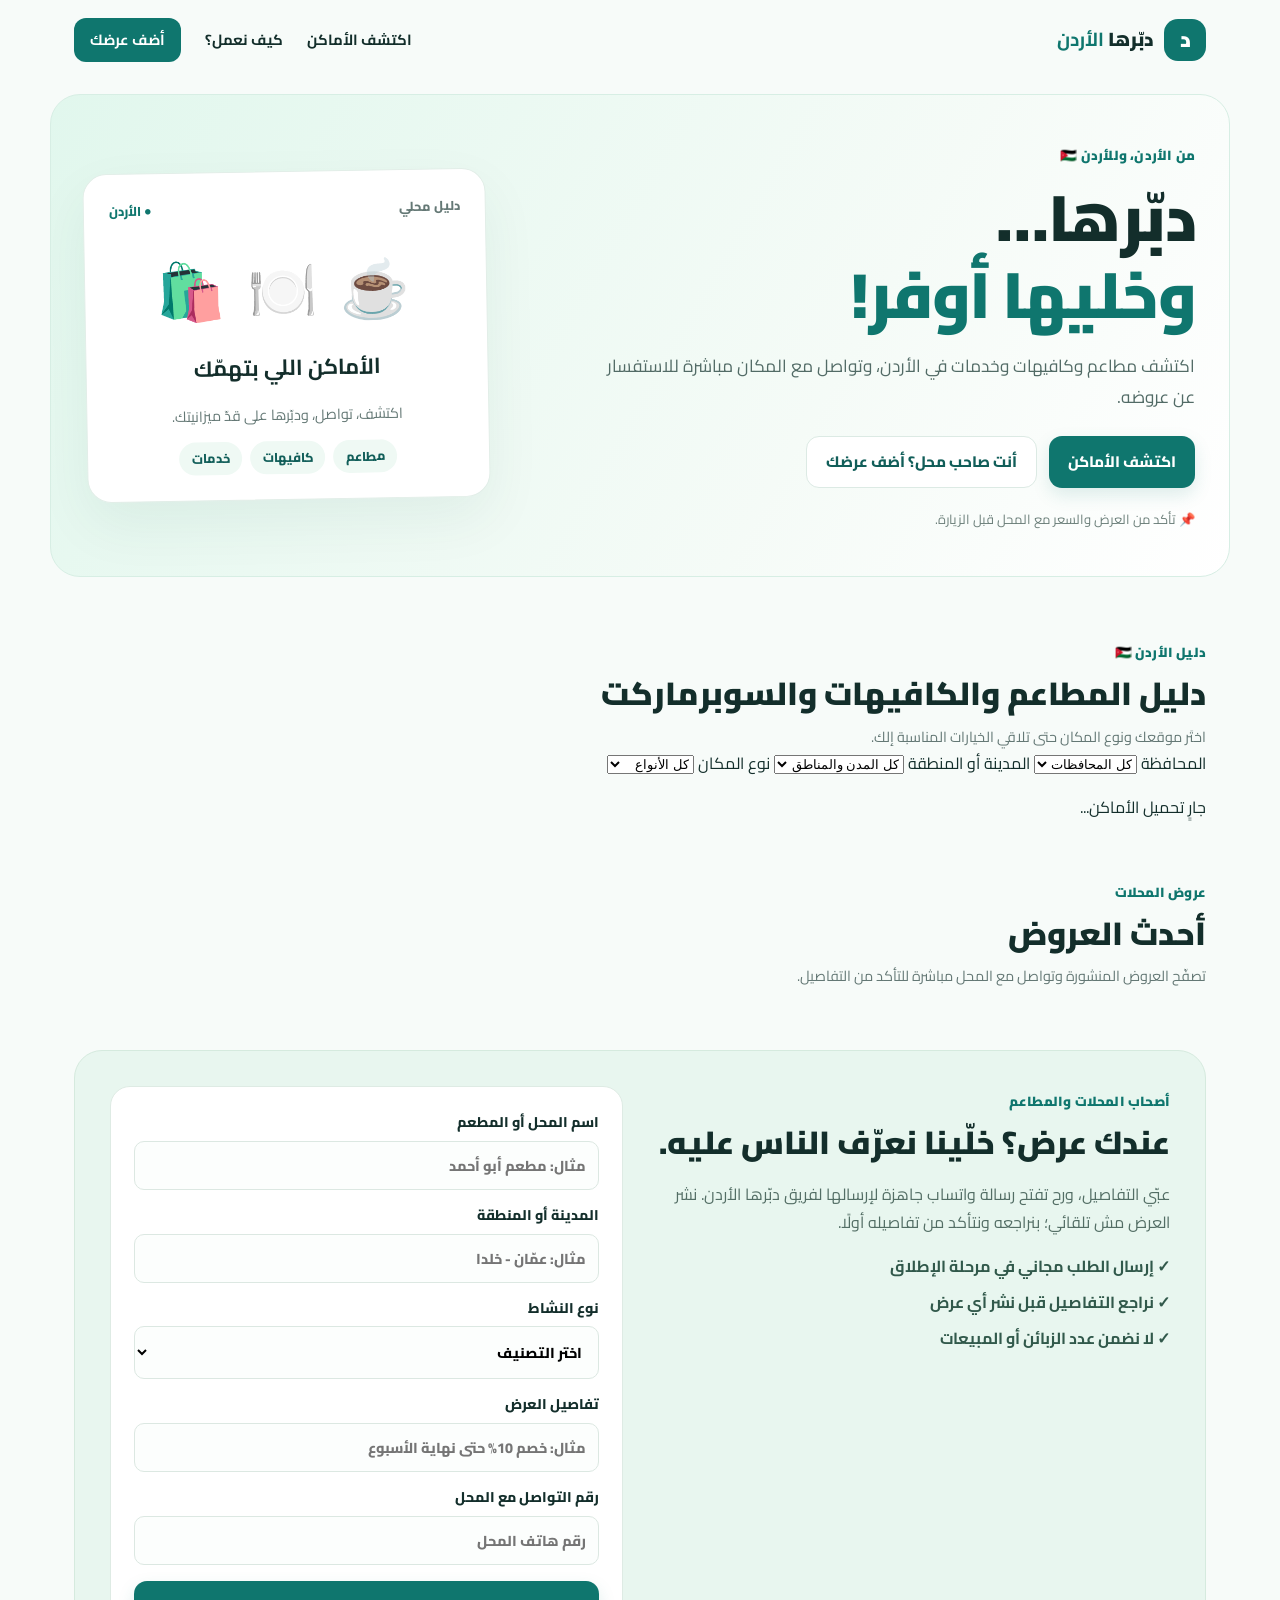
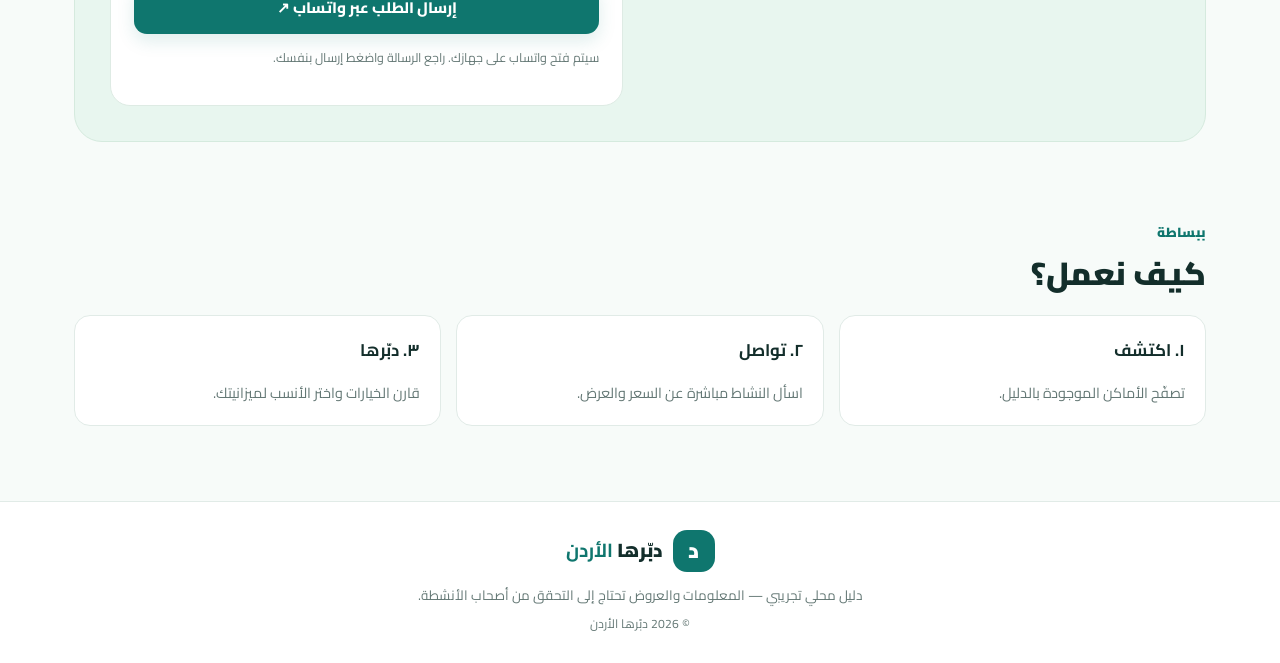
==== commit 9e760c6f: "Update index.html" ====
--- a/index.html
+++ b/index.html
@@ -83,7 +83,18 @@
   </p>
 
   <div class="cards" id="places-grid"></div>
+    <div class="section-heading" style="margin-top: 40px;">
+  <div>
+    <span class="eyebrow">عروض المحلات</span>
+    <h2>أحدث العروض</h2>
+    <p>تصفّح العروض المنشورة وتواصل مع المحل مباشرة للتأكد من التفاصيل.</p>
+  </div>
+</div>
+
+<div class="cards" id="offers-grid"></div>
+  
 </section>
+    
 
     <section class="add-section" id="add-listing">
       <div><span class="eyebrow">أصحاب المحلات والمطاعم</span><h2>عندك عرض؟ خلّينا نعرّف الناس عليه.</h2><p>عبّي التفاصيل، ورح تفتح رسالة واتساب جاهزة لإرسالها لفريق دبّرها الأردن. نشر العرض مش تلقائي؛ بنراجعه ونتأكد من تفاصيله أولًا.</p><ul><li>✓ إرسال الطلب مجاني في مرحلة الإطلاق</li><li>✓ نراجع التفاصيل قبل نشر أي عرض</li><li>✓ لا نضمن عدد الزبائن أو المبيعات</li></ul></div>
